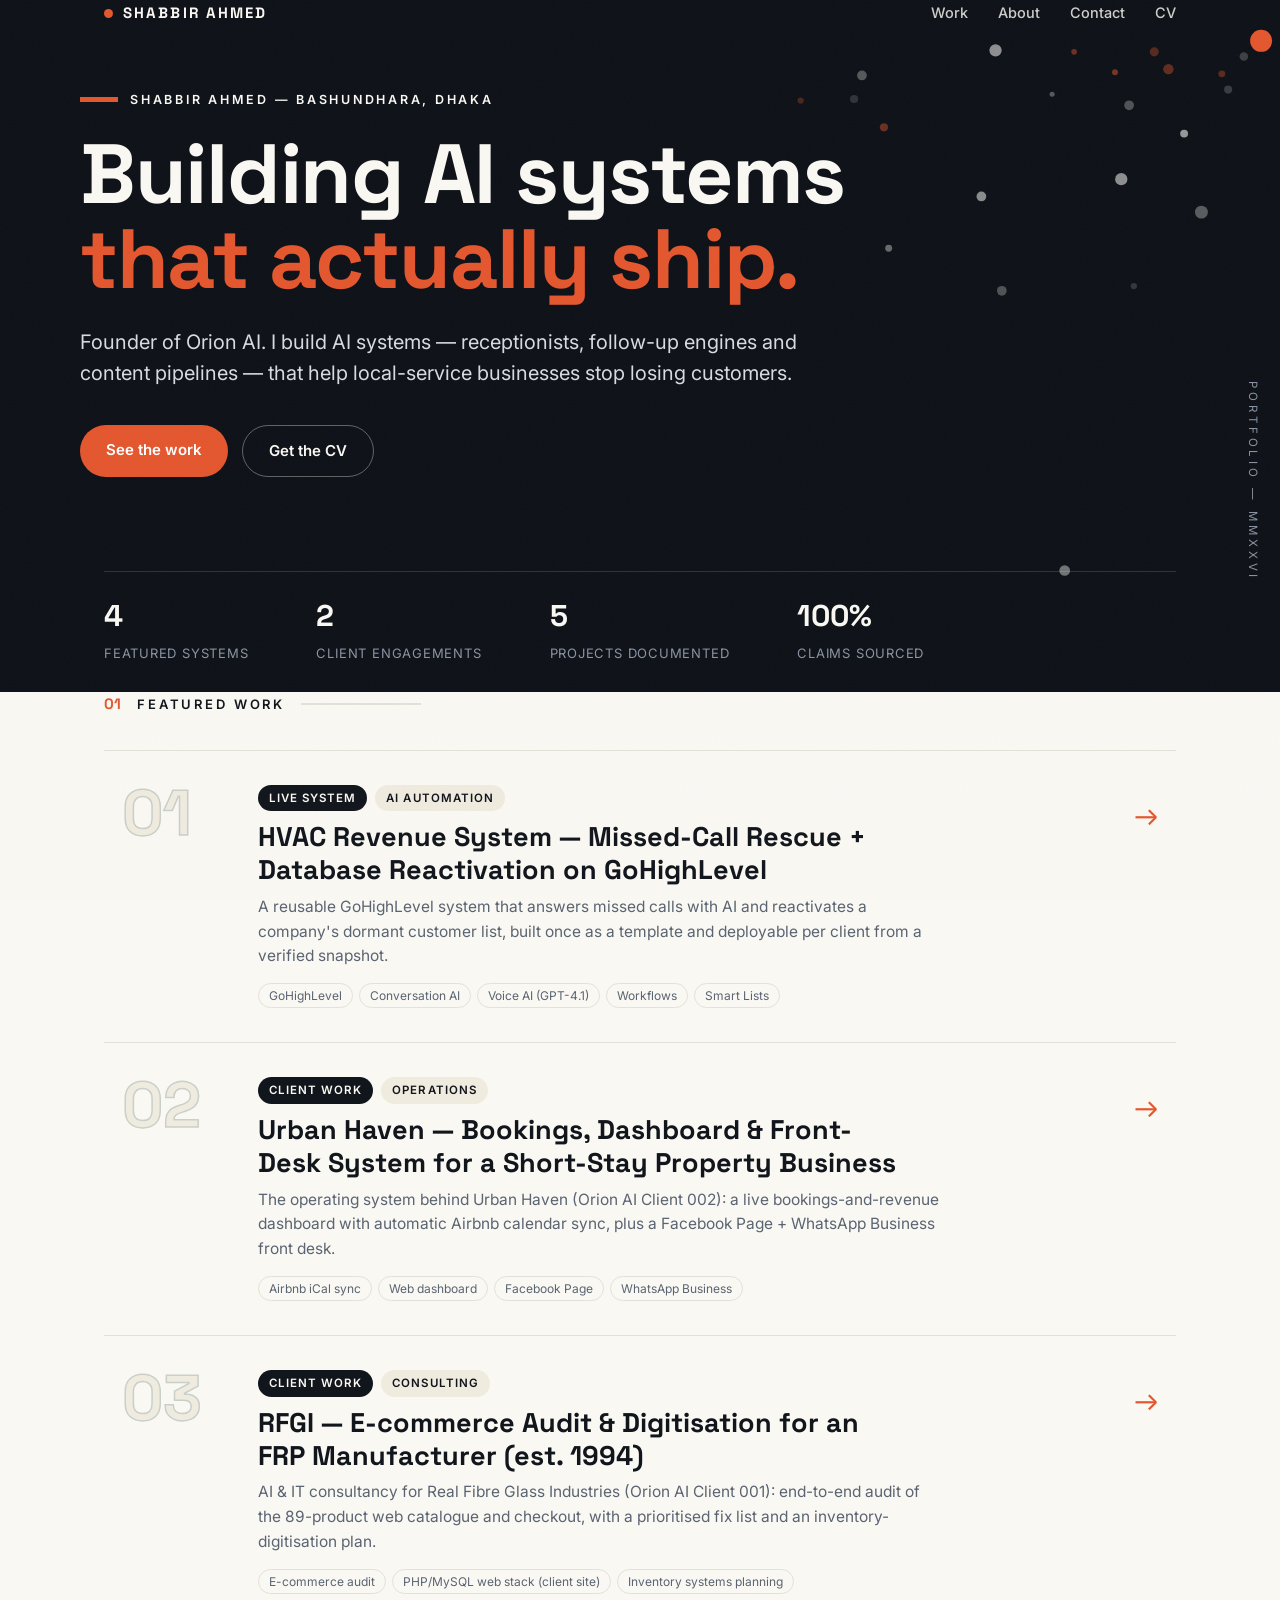
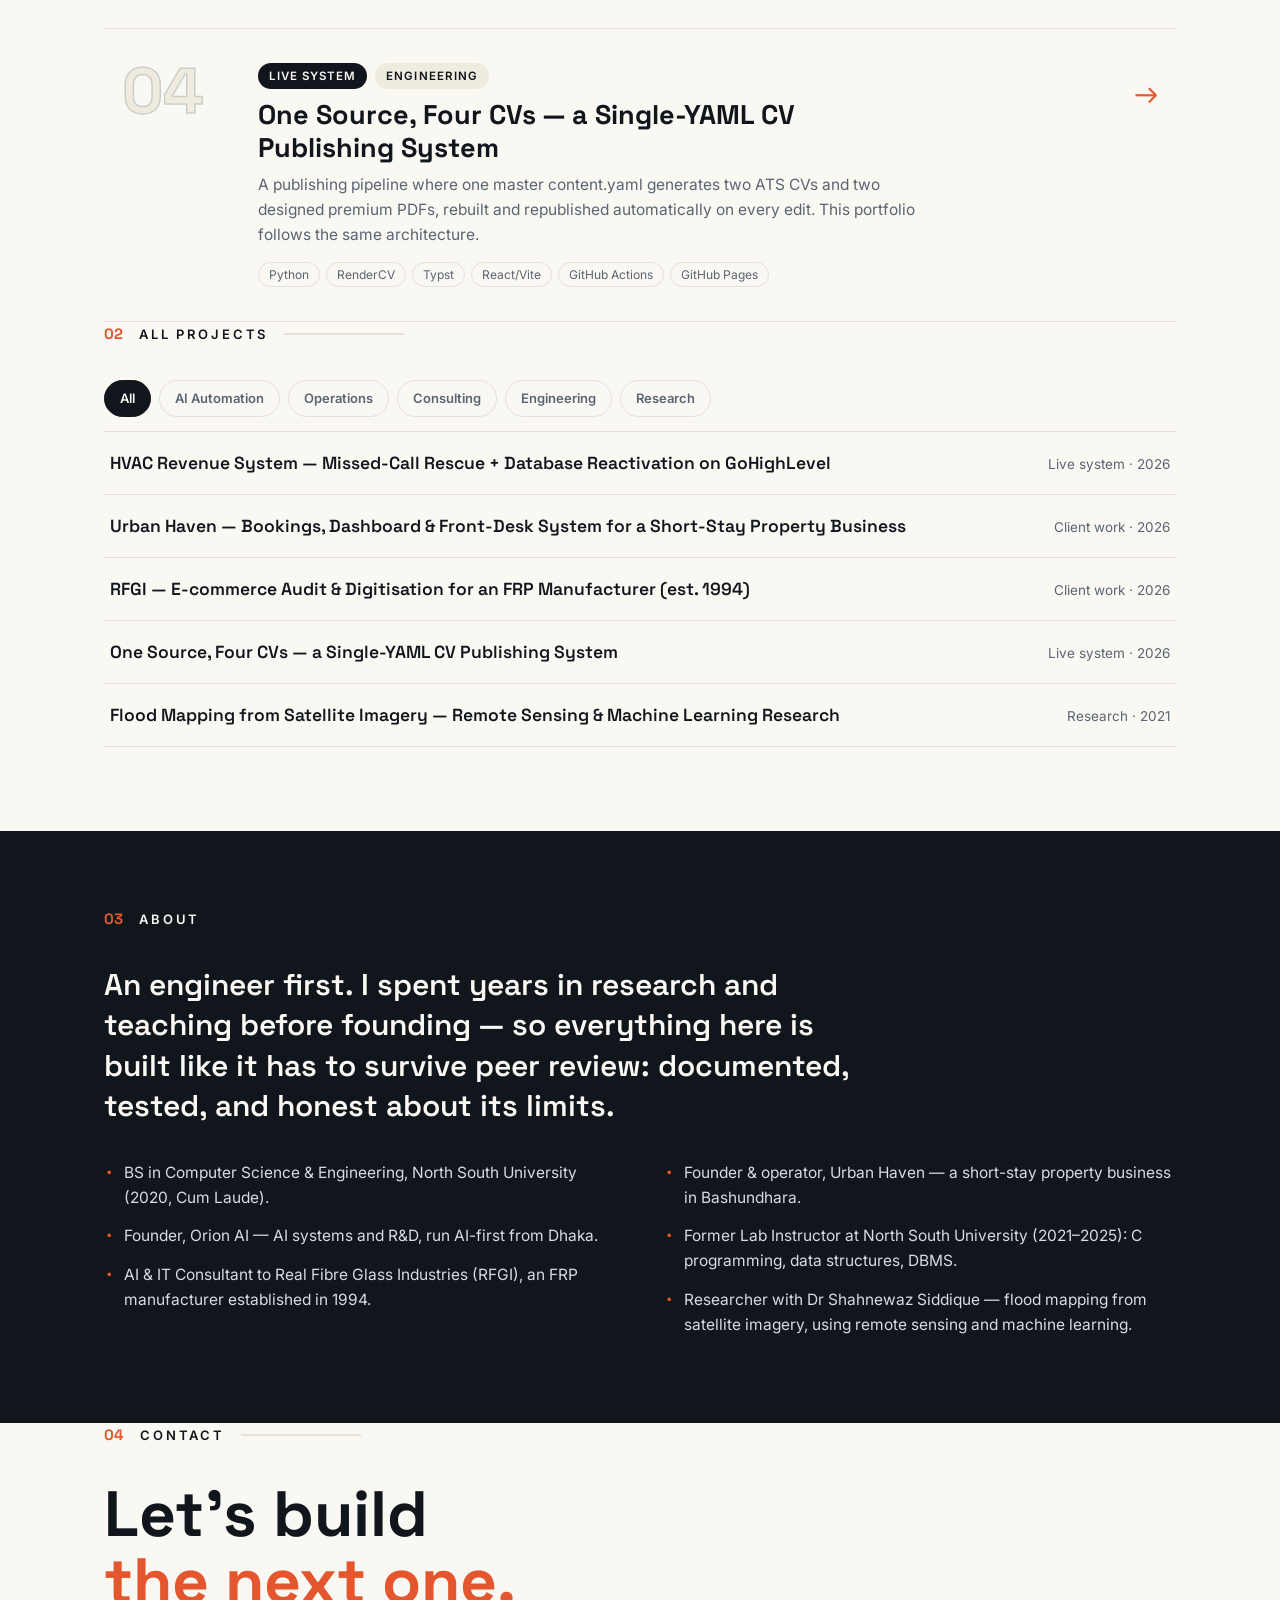
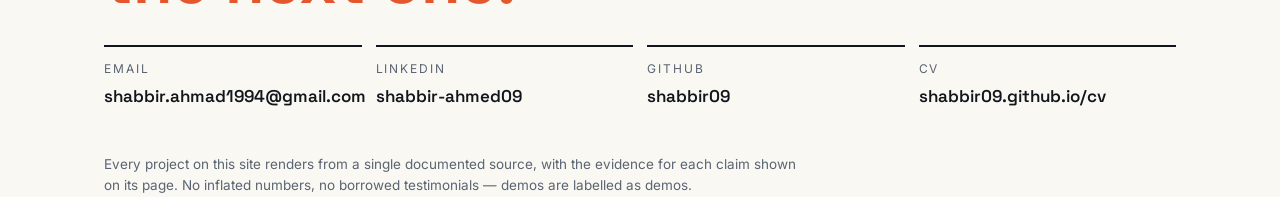
==== index.html @ 69ec4133 "Portfolio site v2 — rendered from portfolio master (single source of truth)" ====
<!DOCTYPE html>
<html lang="en"><head><meta charset="utf-8">
<meta name="viewport" content="width=device-width,initial-scale=1">
<meta name="description" content="Portfolio of Shabbir Ahmed — AI systems engineer and founder of Orion AI, Dhaka. Every project documented with its evidence.">
<title>Shabbir Ahmed — AI Systems Engineer &amp; Founder</title>
<link rel="icon" href="favicon.svg" type="image/svg+xml">
<link rel="preconnect" href="https://fonts.googleapis.com">
<link rel="preconnect" href="https://fonts.gstatic.com" crossorigin>
<link href="https://fonts.googleapis.com/css2?family=Inter:wght@400;500;600&family=Space+Grotesk:wght@600;700&display=swap" rel="stylesheet">
<link rel="stylesheet" href="style.css"></head><body><div id="progress"></div><header class="hero"><svg class="sparks" viewBox="0 0 480 440" preserveAspectRatio="xMaxYMin slice" aria-hidden="true"><circle cx="468" cy="26" r="7" fill="#E4572E"/><circle cx="409" cy="44" r="3.3" fill="#E4572E" opacity="0.39"/><circle cx="400" cy="33" r="2.9" fill="#E4572E" opacity="0.34"/><circle cx="457" cy="36" r="2.7" fill="#FAF8F3" opacity="0.20"/><circle cx="430" cy="135" r="4.1" fill="#FAF8F3" opacity="0.32"/><circle cx="175" cy="64" r="2.0" fill="#E4572E" opacity="0.28"/><circle cx="214" cy="48" r="3.1" fill="#FAF8F3" opacity="0.31"/><circle cx="349" cy="33" r="1.8" fill="#E4572E" opacity="0.45"/><circle cx="384" cy="67" r="3.1" fill="#FAF8F3" opacity="0.28"/><circle cx="231" cy="158" r="2.2" fill="#FAF8F3" opacity="0.38"/><circle cx="156" cy="170" r="2.3" fill="#FAF8F3" opacity="0.19"/><circle cx="387" cy="182" r="2.0" fill="#FAF8F3" opacity="0.16"/><circle cx="303" cy="185" r="3.1" fill="#FAF8F3" opacity="0.28"/><circle cx="290" cy="125" r="3.1" fill="#FAF8F3" opacity="0.53"/><circle cx="34" cy="97" r="3.3" fill="#E4572E" opacity="0.46"/><circle cx="209" cy="63" r="2.6" fill="#FAF8F3" opacity="0.15"/><circle cx="375" cy="46" r="1.9" fill="#E4572E" opacity="0.49"/><circle cx="447" cy="57" r="2.6" fill="#FAF8F3" opacity="0.18"/><circle cx="379" cy="114" r="3.9" fill="#FAF8F3" opacity="0.54"/><circle cx="419" cy="85" r="2.5" fill="#FAF8F3" opacity="0.58"/><circle cx="443" cy="47" r="2.2" fill="#E4572E" opacity="0.36"/><circle cx="335" cy="60" r="1.6" fill="#FAF8F3" opacity="0.31"/><circle cx="343" cy="363" r="3.4" fill="#FAF8F3" opacity="0.42"/><circle cx="299" cy="32" r="3.9" fill="#FAF8F3" opacity="0.54"/><circle cx="228" cy="81" r="2.6" fill="#E4572E" opacity="0.43"/></svg><nav class="wrap"><span class="brand"><i></i>SHABBIR&nbsp;AHMED</span>
<span class="links"><a href="index.html#work">Work</a>
<a href="index.html#about">About</a>
<a href="index.html#contact">Contact</a>
<a href="https://shabbir09.github.io/cv/">CV</a></span></nav><div class="wrap hero-main"><div class="kicker">Shabbir Ahmed — Bashundhara, Dhaka</div><h1>Building AI systems<br><span class="em">that actually ship.</span></h1><p class="sub">Founder of Orion AI. I build AI systems — receptionists, follow-up engines and content pipelines — that help local-service businesses stop losing customers.</p><div class="cta"><a class="btn btn-ember" href="#work">See the work</a><a class="btn btn-ghost" href="https://shabbir09.github.io/cv/">Get the CV</a></div></div><div class="wrap"><div class="hero-stats"><div class="hstat"><b>4</b><span>Featured systems</span></div><div class="hstat"><b>2</b><span>Client engagements</span></div><div class="hstat"><b>5</b><span>Projects documented</span></div><div class="hstat"><b>100%</b><span>Claims sourced</span></div></div></div><div class="side">Portfolio — MMXXVI</div></header><section class="wrap" id="work"><div class="sec-head"><span class="no">01</span><span class="t">Featured work</span><span class="rule"></span></div><div class="frow rv"><div class="ghost">01</div><div><div class="meta-line"><span class="chip">Live system</span><span class="chip cat">AI Automation</span></div><h3><a href="projects/01-ghl-hvac-revenue-system.html">HVAC Revenue System — Missed-Call Rescue + Database Reactivation on GoHighLevel</a></h3><p>A reusable GoHighLevel system that answers missed calls with AI and reactivates a company&#x27;s dormant customer list, built once as a template and deployable per client from a verified snapshot.</p><div class="stack"><span>GoHighLevel</span><span>Conversation AI</span><span>Voice AI (GPT-4.1)</span><span>Workflows</span><span>Smart Lists</span></div></div><a class="arrow" href="projects/01-ghl-hvac-revenue-system.html" aria-label="Read case study">&rarr;</a></div><div class="frow rv"><div class="ghost">02</div><div><div class="meta-line"><span class="chip">Client work</span><span class="chip cat">Operations</span></div><h3><a href="projects/02-urban-haven-ops-system.html">Urban Haven — Bookings, Dashboard &amp; Front-Desk System for a Short-Stay Property Business</a></h3><p>The operating system behind Urban Haven (Orion AI Client 002): a live bookings-and-revenue dashboard with automatic Airbnb calendar sync, plus a Facebook Page + WhatsApp Business front desk.</p><div class="stack"><span>Airbnb iCal sync</span><span>Web dashboard</span><span>Facebook Page</span><span>WhatsApp Business</span></div></div><a class="arrow" href="projects/02-urban-haven-ops-system.html" aria-label="Read case study">&rarr;</a></div><div class="frow rv"><div class="ghost">03</div><div><div class="meta-line"><span class="chip">Client work</span><span class="chip cat">Consulting</span></div><h3><a href="projects/03-rfgi-digitization.html">RFGI — E-commerce Audit &amp; Digitisation for an FRP Manufacturer (est. 1994)</a></h3><p>AI &amp; IT consultancy for Real Fibre Glass Industries (Orion AI Client 001): end-to-end audit of the 89-product web catalogue and checkout, with a prioritised fix list and an inventory-digitisation plan.</p><div class="stack"><span>E-commerce audit</span><span>PHP/MySQL web stack (client site)</span><span>Inventory systems planning</span></div></div><a class="arrow" href="projects/03-rfgi-digitization.html" aria-label="Read case study">&rarr;</a></div><div class="frow rv"><div class="ghost">04</div><div><div class="meta-line"><span class="chip">Live system</span><span class="chip cat">Engineering</span></div><h3><a href="projects/04-cv-system.html">One Source, Four CVs — a Single-YAML CV Publishing System</a></h3><p>A publishing pipeline where one master content.yaml generates two ATS CVs and two designed premium PDFs, rebuilt and republished automatically on every edit. This portfolio follows the same architecture.</p><div class="stack"><span>Python</span><span>RenderCV</span><span>Typst</span><span>React/Vite</span><span>GitHub Actions</span><span>GitHub Pages</span></div></div><a class="arrow" href="projects/04-cv-system.html" aria-label="Read case study">&rarr;</a></div></section><section class="wrap"><div class="sec-head"><span class="no">02</span><span class="t">All projects</span><span class="rule"></span></div><div class="filters"><button class="fbtn on" data-f="all">All</button><button class="fbtn" data-f="ai-automation">AI Automation</button><button class="fbtn" data-f="operations-system">Operations</button><button class="fbtn" data-f="consulting">Consulting</button><button class="fbtn" data-f="engineering">Engineering</button><button class="fbtn" data-f="research">Research</button></div><div class="rows"><div class="row" data-cat="ai-automation"><a class="t" href="projects/01-ghl-hvac-revenue-system.html">HVAC Revenue System — Missed-Call Rescue + Database Reactivation on GoHighLevel</a><span class="c">Live system · 2026</span></div><div class="row" data-cat="operations-system"><a class="t" href="projects/02-urban-haven-ops-system.html">Urban Haven — Bookings, Dashboard &amp; Front-Desk System for a Short-Stay Property Business</a><span class="c">Client work · 2026</span></div><div class="row" data-cat="consulting"><a class="t" href="projects/03-rfgi-digitization.html">RFGI — E-commerce Audit &amp; Digitisation for an FRP Manufacturer (est. 1994)</a><span class="c">Client work · 2026</span></div><div class="row" data-cat="engineering"><a class="t" href="projects/04-cv-system.html">One Source, Four CVs — a Single-YAML CV Publishing System</a><span class="c">Live system · 2026</span></div><div class="row" data-cat="research"><a class="t" href="projects/05-flood-mapping-research.html">Flood Mapping from Satellite Imagery — Remote Sensing &amp; Machine Learning Research</a><span class="c">Research · 2021</span></div></div></section><div class="band" id="about"><div class="wrap"><div class="sec-head"><span class="no">03</span><span class="t">About</span></div><p class="lead">An engineer first. I spent years in research and teaching before founding — so everything here is built like it has to survive peer review: documented, tested, and honest about its limits.</p><ul><li>BS in Computer Science &amp; Engineering, North South University (2020, Cum Laude).</li><li>Founder, Orion AI — AI systems and R&amp;D, run AI-first from Dhaka.</li><li>AI &amp; IT Consultant to Real Fibre Glass Industries (RFGI), an FRP manufacturer established in 1994.</li><li>Founder &amp; operator, Urban Haven — a short-stay property business in Bashundhara.</li><li>Former Lab Instructor at North South University (2021–2025): C programming, data structures, DBMS.</li><li>Researcher with Dr Shahnewaz Siddique — flood mapping from satellite imagery, using remote sensing and machine learning.</li></ul></div></div><footer class="wrap" id="contact"><div class="sec-head"><span class="no">04</span><span class="t">Contact</span><span class="rule"></span></div><p class="big">Let&rsquo;s build<br><span class="em">the next one.</span></p><div class="clinks"><div class="clink"><small>Email</small><a href="mailto:shabbir.ahmad1994@gmail.com">shabbir.ahmad1994@gmail.com</a></div><div class="clink"><small>LinkedIn</small><a href="https://www.linkedin.com/in/shabbir-ahmed09">shabbir-ahmed09</a></div><div class="clink"><small>GitHub</small><a href="https://github.com/shabbir09">shabbir09</a></div><div class="clink"><small>CV</small><a href="https://shabbir09.github.io/cv/">shabbir09.github.io/cv</a></div></div><p class="foot-note">Every project on this site renders from a single documented source, with the evidence for each claim shown on its page. No inflated numbers, no borrowed testimonials — demos are labelled as demos.</p></footer>
<script>
(function(){
  var bar=document.getElementById('progress');
  if(bar){addEventListener('scroll',function(){
    var h=document.documentElement;
    var p=h.scrollTop/(h.scrollHeight-h.clientHeight||1);
    bar.style.width=(p*100)+'%';},{passive:true});}
  var io=('IntersectionObserver' in window)&&new IntersectionObserver(function(es){
    es.forEach(function(e){if(e.isIntersecting){e.target.classList.add('in');io.unobserve(e.target);}});},
    {threshold:.08});
  document.querySelectorAll('.rv').forEach(function(el){io?io.observe(el):el.classList.add('in');});
  var btns=document.querySelectorAll('.fbtn');
  btns.forEach(function(b){b.addEventListener('click',function(){
    btns.forEach(function(x){x.classList.remove('on');});b.classList.add('on');
    var f=b.dataset.f;
    document.querySelectorAll('.row[data-cat]').forEach(function(r){
      r.classList.toggle('hide',f!=='all'&&r.dataset.cat!==f);});});});
})();
</script>
</body></html>
---- style.css ----
:root{--ink:#11151C;--deep:#0E1218;--paper:#FAF8F3;--panel:#F0EBDF;
--ember:#E4572E;--hair:#E4E1D8;--slate:#5A6472;--slate-d:#8A94A3}
*{box-sizing:border-box;margin:0;padding:0}
html{scroll-behavior:smooth}
::selection{background:var(--ember);color:#fff}
body{font-family:Inter,system-ui,-apple-system,sans-serif;background:var(--paper);
color:var(--ink);line-height:1.6;-webkit-font-smoothing:antialiased;overflow-x:hidden}
body::after{content:"";position:fixed;inset:0;pointer-events:none;z-index:60;opacity:.05;
background-image:url("data:image/svg+xml,%3Csvg xmlns='http://www.w3.org/2000/svg' width='140' height='140'%3E%3Cfilter id='n'%3E%3CfeTurbulence type='fractalNoise' baseFrequency='.9' numOctaves='2'/%3E%3C/filter%3E%3Crect width='140' height='140' filter='url(%23n)' opacity='.55'/%3E%3C/svg%3E")}
h1,h2,h3,.sg{font-family:"Space Grotesk",Inter,sans-serif}
a{color:var(--ember);text-decoration:none}
a:focus-visible,button:focus-visible{outline:2px solid var(--ember);outline-offset:3px;border-radius:4px}
.wrap{max-width:1120px;margin:0 auto;padding:0 24px;position:relative}
#progress{position:fixed;top:0;left:0;height:3px;background:var(--ember);width:0;z-index:70}
/* ---------- nav + hero ---------- */
.hero{background:var(--deep);color:var(--paper);position:relative;overflow:hidden}
.hero .sparks{position:absolute;top:0;right:0;width:min(560px,60vw);height:100%;pointer-events:none}
nav{display:flex;justify-content:space-between;align-items:center;padding:22px 0;position:relative;z-index:2}
.brand{font-family:"Space Grotesk";font-weight:700;letter-spacing:.14em;font-size:15px;color:var(--paper)}
.brand i{display:inline-block;width:9px;height:9px;border-radius:50%;background:var(--ember);margin-right:10px}
nav .links a{color:var(--paper);opacity:.82;margin-left:26px;font-size:14.5px;font-weight:500}
nav .links a:hover{opacity:1;color:var(--ember);text-decoration:none}
.hero-main{position:relative;z-index:2;padding:64px 0 30px}
.kicker{display:flex;align-items:center;gap:12px;font-size:12.5px;font-weight:600;
letter-spacing:.22em;text-transform:uppercase}
.kicker::before{content:"";width:38px;height:5px;background:var(--ember)}
.hero h1{font-size:clamp(44px,7.2vw,84px);line-height:1.02;font-weight:700;letter-spacing:-.015em;margin-top:22px}
.hero h1 .em{color:var(--ember)}
.hero .sub{margin-top:24px;font-size:clamp(17px,2vw,20px);line-height:1.55;max-width:37em;color:#D8DCE2}
.cta{margin-top:36px;display:flex;gap:14px;flex-wrap:wrap}
.btn{display:inline-block;padding:13px 26px;border-radius:999px;font-weight:600;font-size:15px;transition:transform .18s ease,background .18s ease}
.btn:hover{transform:translateY(-2px);text-decoration:none}
.btn-ember{background:var(--ember);color:#fff}
.btn-ghost{border:1px solid rgba(250,248,243,.35);color:var(--paper)}
.hero-stats{position:relative;z-index:2;display:flex;gap:0;flex-wrap:wrap;margin-top:64px;
border-top:1px solid rgba(250,248,243,.14)}
.hstat{padding:20px 34px 26px 0;margin-right:34px}
.hstat b{display:block;font-family:"Space Grotesk";font-size:30px;font-weight:700}
.hstat span{font-size:13px;letter-spacing:.06em;color:var(--slate-d);text-transform:uppercase}
.hero .side{position:absolute;right:18px;bottom:110px;writing-mode:vertical-rl;z-index:2;
font-size:11.5px;letter-spacing:.34em;color:var(--slate-d);text-transform:uppercase}
@media(max-width:760px){.hero .side{display:none}.hstat{padding-right:18px;margin-right:18px}}
/* ---------- sections ---------- */
section{padding:84px 0 10px}
.sec-head{display:flex;align-items:baseline;gap:16px;margin-bottom:34px}
.sec-head .no{font-family:"Space Grotesk";font-weight:700;color:var(--ember);font-size:15px}
.sec-head .t{font-size:13px;font-weight:600;letter-spacing:.22em;text-transform:uppercase}
.sec-head .rule{height:2px;background:var(--hair);width:120px;align-self:center}
/* featured editorial rows */
.frow{display:grid;grid-template-columns:110px 1fr auto;gap:8px 26px;align-items:start;
padding:34px 18px;border-top:1px solid var(--hair);position:relative;transition:background .2s ease}
.frow:last-of-type{border-bottom:1px solid var(--hair)}
.frow:hover{background:#fff}
.frow .ghost{font-family:"Space Grotesk";font-weight:700;font-size:64px;line-height:.9;
color:transparent;-webkit-text-stroke:1.5px #C9CFC9;color:var(--panel)}
.frow:hover .ghost{-webkit-text-stroke:1.5px var(--ember)}
.frow h3{font-size:clamp(21px,2.6vw,27px);line-height:1.22;max-width:24em}
.frow h3 a{color:var(--ink)}
.frow h3 a:hover{color:var(--ember);text-decoration:none}
.frow p{color:var(--slate);font-size:15.5px;max-width:44em;margin-top:8px}
.frow .arrow{font-family:"Space Grotesk";font-size:30px;color:var(--ember);
transition:transform .2s ease;padding-top:6px}
.frow:hover .arrow{transform:translateX(6px)}
.meta-line{display:flex;gap:8px;flex-wrap:wrap;align-items:center;margin-bottom:10px}
.chip{display:inline-block;font-size:11.5px;font-weight:600;letter-spacing:.09em;
text-transform:uppercase;padding:4px 11px;border-radius:999px;background:var(--ink);color:var(--paper)}
.chip.cat{background:var(--panel);color:var(--ink)}
.stack{display:flex;gap:6px;flex-wrap:wrap;margin-top:14px}
.stack span{font-size:12px;border:1px solid var(--hair);border-radius:999px;padding:2px 10px;color:var(--slate);background:var(--paper)}
@media(max-width:760px){.frow{grid-template-columns:1fr}.frow .ghost{font-size:40px}.frow .arrow{display:none}}
/* all-projects filter + rows */
.filters{display:flex;gap:8px;flex-wrap:wrap;margin-bottom:8px}
.fbtn{font:inherit;font-size:13px;font-weight:600;padding:7px 15px;border-radius:999px;
border:1px solid var(--hair);background:transparent;color:var(--slate);cursor:pointer}
.fbtn:hover{border-color:var(--ink);color:var(--ink)}
.fbtn.on{background:var(--ink);color:var(--paper);border-color:var(--ink)}
.rows{border-top:1px solid var(--hair);margin-top:14px}
.row{display:flex;justify-content:space-between;gap:16px;align-items:baseline;
padding:17px 6px;border-bottom:1px solid var(--hair)}
.row .t{font-family:"Space Grotesk";font-weight:600;font-size:17.5px;color:var(--ink)}
.row .t:hover{color:var(--ember);text-decoration:none}
.row .c{color:var(--slate);font-size:13.5px;white-space:nowrap}
.row.hide{display:none}
/* about band */
.band{background:var(--ink);color:var(--paper);margin-top:84px;padding:76px 0 84px}
.band .sec-head .t{color:var(--paper)}
.band .lead{font-family:"Space Grotesk";font-size:clamp(22px,3vw,30px);line-height:1.35;
font-weight:600;max-width:26em;margin-bottom:34px}
.band ul{list-style:none;columns:2;column-gap:48px}
.band li{break-inside:avoid;margin-bottom:14px;font-size:15.5px;color:#D8DCE2;padding-left:20px;position:relative}
.band li::before{content:"·";color:var(--ember);font-weight:700;position:absolute;left:2px;font-size:22px;line-height:1}
@media(max-width:760px){.band ul{columns:1}}
/* footer */
footer{padding:84px 0 54px}
footer .big{font-family:"Space Grotesk";font-weight:700;font-size:clamp(38px,6vw,64px);line-height:1.05}
footer .big .em{color:var(--ember)}
.clinks{margin-top:30px;display:grid;grid-template-columns:repeat(auto-fit,minmax(210px,1fr));gap:14px}
.clink{border-top:2px solid var(--ink);padding-top:12px}
.clink small{display:block;font-size:12px;letter-spacing:.16em;text-transform:uppercase;color:var(--slate);margin-bottom:4px}
.clink a{font-family:"Space Grotesk";font-weight:600;font-size:17px;color:var(--ink)}
.clink a:hover{color:var(--ember);text-decoration:none}
.foot-note{margin-top:44px;color:var(--slate);font-size:13.5px;max-width:52em}
/* ---------- project pages ---------- */
.proj-hero{background:var(--deep);color:var(--paper);position:relative;overflow:hidden}
.proj-hero .sparks{position:absolute;top:0;right:0;width:min(480px,55vw);height:100%;pointer-events:none}
.proj-main{position:relative;z-index:2;padding:52px 0 58px}
.proj-main h1{font-size:clamp(30px,4.6vw,50px);line-height:1.1;letter-spacing:-.01em;max-width:21em;margin-top:18px}
.proj-main .sub{margin-top:18px;font-size:18px;line-height:1.55;color:#D8DCE2;max-width:42em}
.layout{max-width:1120px;margin:0 auto;padding:0 24px;display:grid;
grid-template-columns:250px minmax(0,1fr);gap:54px}
@media(max-width:860px){.layout{grid-template-columns:1fr}}
.rail{padding-top:52px}
.rail .box{position:sticky;top:28px;border-top:2px solid var(--ink);padding-top:16px}
.rail h4{font-size:12px;letter-spacing:.18em;text-transform:uppercase;color:var(--slate);margin:18px 0 6px}
.rail h4:first-child{margin-top:0}
.rail p,.rail li{font-size:14.5px}
.rail ul{list-style:none}
.rail li{padding:3px 0;border-bottom:1px solid var(--hair)}
.rail li:last-child{border-bottom:none}
article{padding:52px 0 10px;min-width:0}
article h2{font-size:27px;margin:36px 0 10px;letter-spacing:-.01em}
article h2:first-child{margin-top:0}
article p,article li{font-size:16.5px;line-height:1.65}
article ul,article ol{margin:10px 0 10px 22px}
article li{margin-bottom:6px}
article blockquote{border-left:3px solid var(--ember);padding:6px 0 6px 16px;margin:0 0 20px;color:var(--slate)}
article hr{border:none;border-top:1px solid var(--hair);margin:30px 0}
article code{background:var(--panel);padding:1px 6px;border-radius:6px;font-size:.92em}
.outcomes{background:#fff;border:1px solid var(--hair);border-radius:14px;padding:24px 28px;margin-top:38px}
.outcomes h3{margin-bottom:12px;font-size:19px}
.outcomes li{margin:0 0 10px 18px;font-size:15px}
.outcomes .src{color:var(--slate);font-size:12.5px}
.prevnext{display:flex;justify-content:space-between;gap:18px;margin:54px 0 70px;flex-wrap:wrap}
.prevnext a{font-family:"Space Grotesk";font-weight:600;font-size:16px;color:var(--ink);max-width:22em}
.prevnext a:hover{color:var(--ember);text-decoration:none}
.prevnext small{display:block;font-family:Inter;font-size:12px;letter-spacing:.16em;
text-transform:uppercase;color:var(--slate);margin-bottom:4px}
/* reveal */
.rv{opacity:0;transform:translateY(16px);transition:opacity .6s ease,transform .6s ease}
.rv.in{opacity:1;transform:none}
@media(prefers-reduced-motion:reduce){.rv{opacity:1;transform:none;transition:none}
html{scroll-behavior:auto}.btn,.frow .arrow{transition:none}}
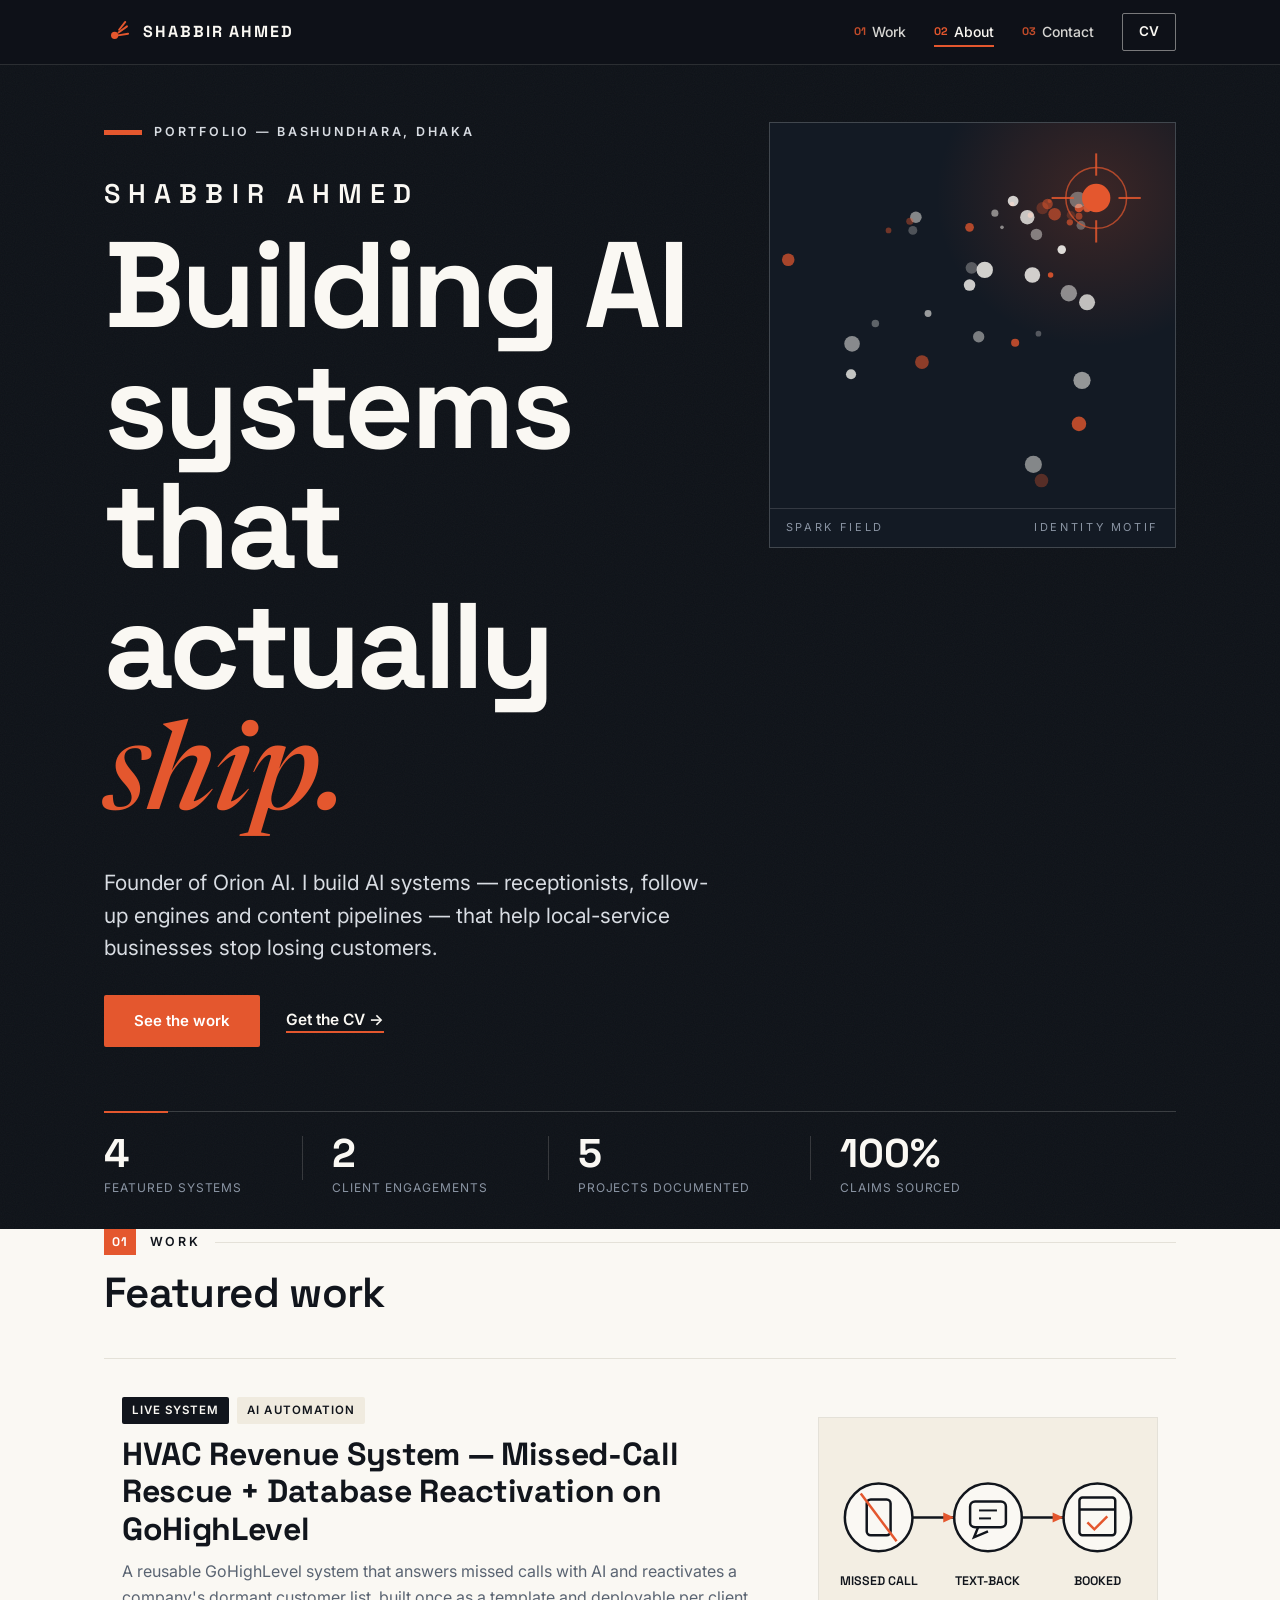
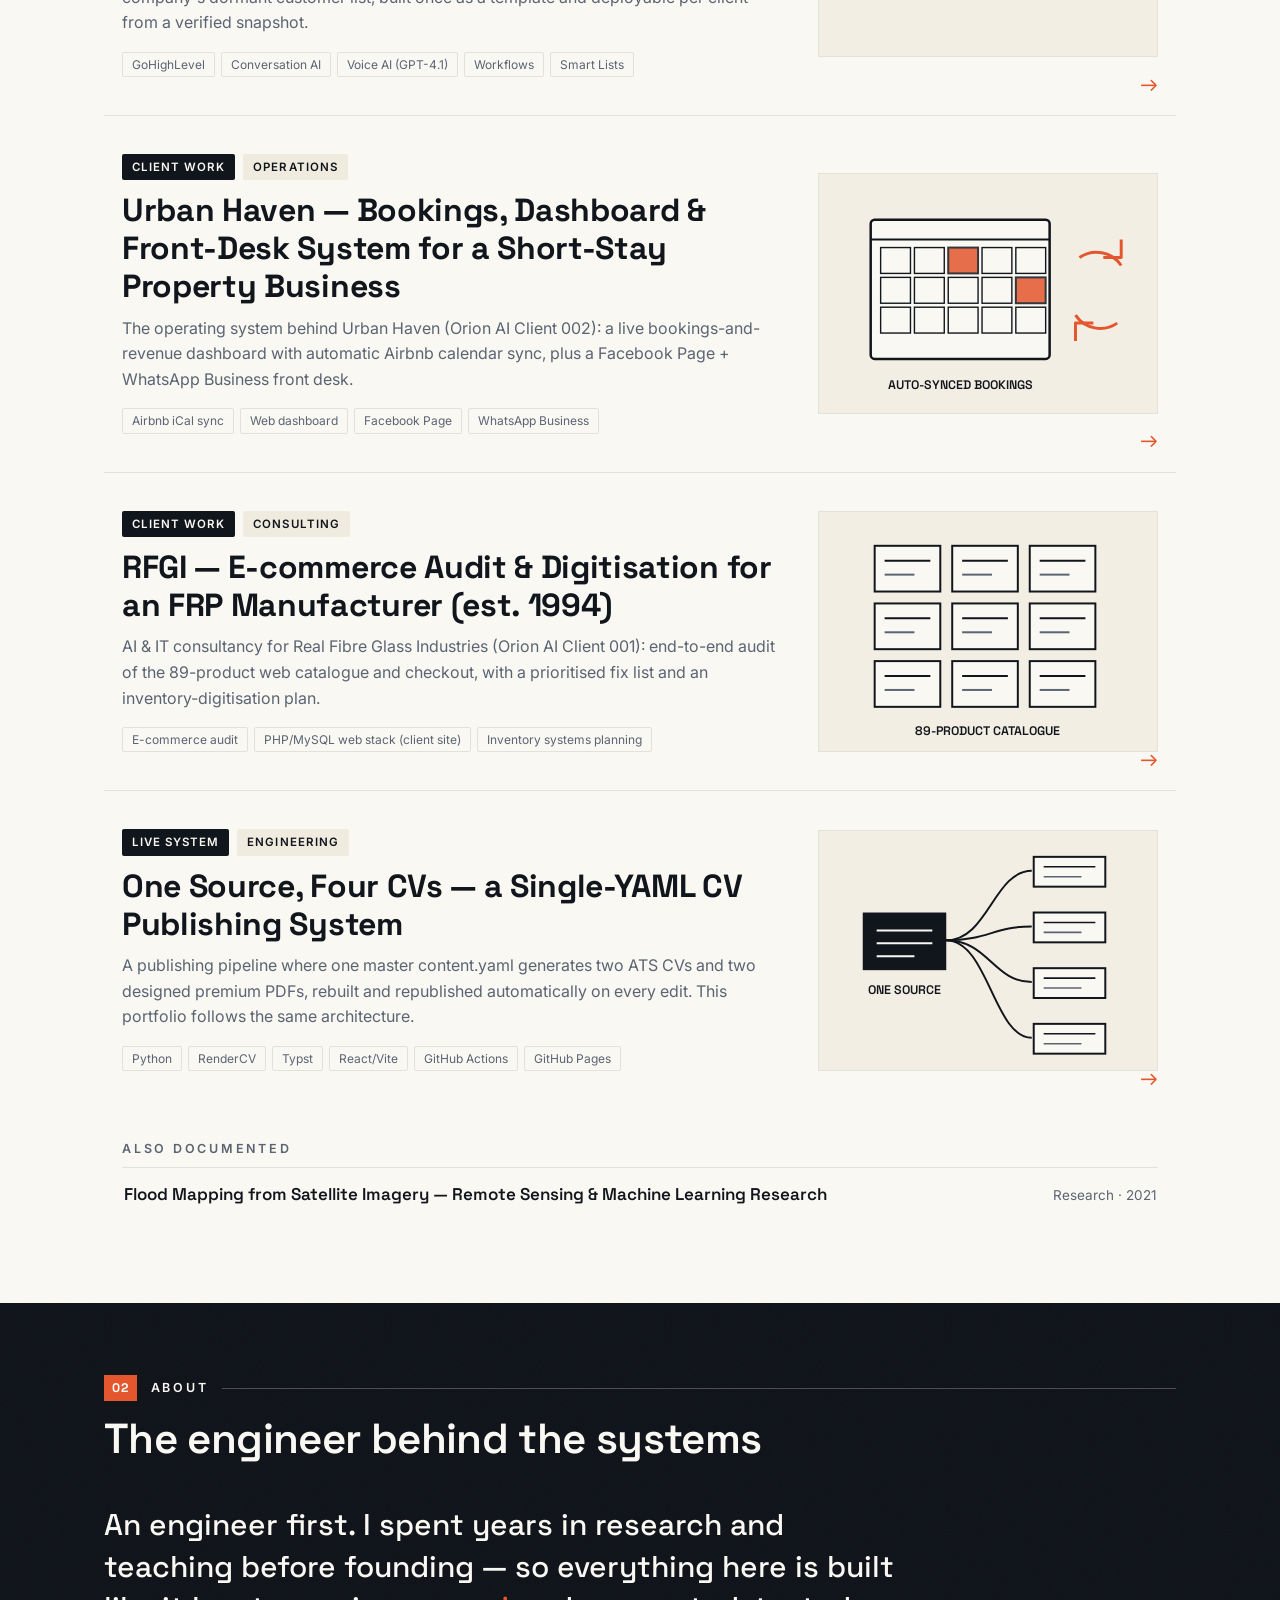
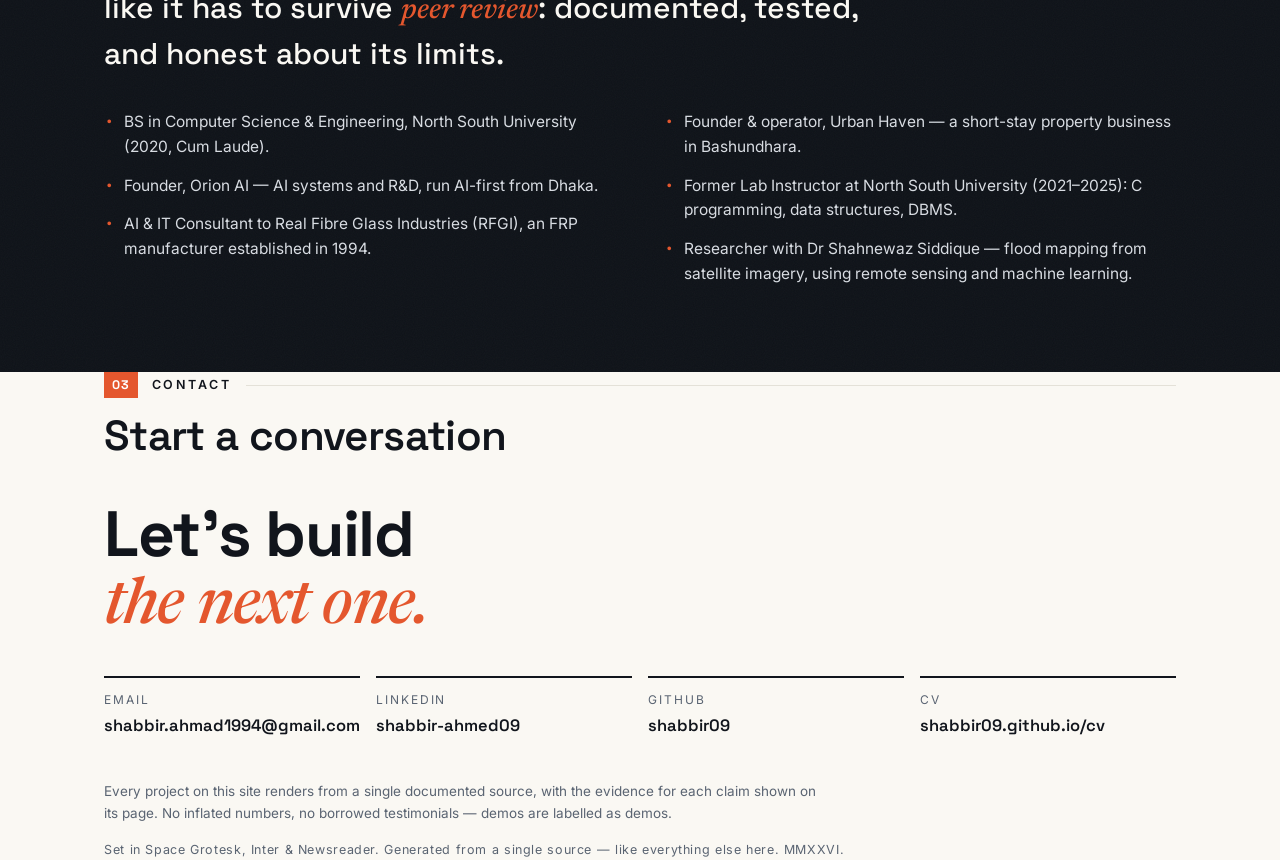
==== commit 84fbed56: "Portfolio site v3 — QA-spec redesign: hero artwork panel, fixed logo bar, two-tier headings, per-pro" ====
--- a/index.html
+++ b/index.html
@@ -1,34 +1,45 @@
 <!DOCTYPE html>
 <html lang="en"><head><meta charset="utf-8">
+<script>document.documentElement.classList.add('js')</script>
 <meta name="viewport" content="width=device-width,initial-scale=1">
 <meta name="description" content="Portfolio of Shabbir Ahmed — AI systems engineer and founder of Orion AI, Dhaka. Every project documented with its evidence.">
+<meta property="og:title" content="Shabbir Ahmed — AI Systems Engineer &amp; Founder">
+<meta property="og:description" content="Portfolio of Shabbir Ahmed — AI systems engineer and founder of Orion AI, Dhaka. Every project documented with its evidence.">
+<meta property="og:type" content="website">
 <title>Shabbir Ahmed — AI Systems Engineer &amp; Founder</title>
 <link rel="icon" href="favicon.svg" type="image/svg+xml">
 <link rel="preconnect" href="https://fonts.googleapis.com">
 <link rel="preconnect" href="https://fonts.gstatic.com" crossorigin>
-<link href="https://fonts.googleapis.com/css2?family=Inter:wght@400;500;600&family=Space+Grotesk:wght@600;700&display=swap" rel="stylesheet">
-<link rel="stylesheet" href="style.css"></head><body><div id="progress"></div><header class="hero"><svg class="sparks" viewBox="0 0 480 440" preserveAspectRatio="xMaxYMin slice" aria-hidden="true"><circle cx="468" cy="26" r="7" fill="#E4572E"/><circle cx="409" cy="44" r="3.3" fill="#E4572E" opacity="0.39"/><circle cx="400" cy="33" r="2.9" fill="#E4572E" opacity="0.34"/><circle cx="457" cy="36" r="2.7" fill="#FAF8F3" opacity="0.20"/><circle cx="430" cy="135" r="4.1" fill="#FAF8F3" opacity="0.32"/><circle cx="175" cy="64" r="2.0" fill="#E4572E" opacity="0.28"/><circle cx="214" cy="48" r="3.1" fill="#FAF8F3" opacity="0.31"/><circle cx="349" cy="33" r="1.8" fill="#E4572E" opacity="0.45"/><circle cx="384" cy="67" r="3.1" fill="#FAF8F3" opacity="0.28"/><circle cx="231" cy="158" r="2.2" fill="#FAF8F3" opacity="0.38"/><circle cx="156" cy="170" r="2.3" fill="#FAF8F3" opacity="0.19"/><circle cx="387" cy="182" r="2.0" fill="#FAF8F3" opacity="0.16"/><circle cx="303" cy="185" r="3.1" fill="#FAF8F3" opacity="0.28"/><circle cx="290" cy="125" r="3.1" fill="#FAF8F3" opacity="0.53"/><circle cx="34" cy="97" r="3.3" fill="#E4572E" opacity="0.46"/><circle cx="209" cy="63" r="2.6" fill="#FAF8F3" opacity="0.15"/><circle cx="375" cy="46" r="1.9" fill="#E4572E" opacity="0.49"/><circle cx="447" cy="57" r="2.6" fill="#FAF8F3" opacity="0.18"/><circle cx="379" cy="114" r="3.9" fill="#FAF8F3" opacity="0.54"/><circle cx="419" cy="85" r="2.5" fill="#FAF8F3" opacity="0.58"/><circle cx="443" cy="47" r="2.2" fill="#E4572E" opacity="0.36"/><circle cx="335" cy="60" r="1.6" fill="#FAF8F3" opacity="0.31"/><circle cx="343" cy="363" r="3.4" fill="#FAF8F3" opacity="0.42"/><circle cx="299" cy="32" r="3.9" fill="#FAF8F3" opacity="0.54"/><circle cx="228" cy="81" r="2.6" fill="#E4572E" opacity="0.43"/></svg><nav class="wrap"><span class="brand"><i></i>SHABBIR&nbsp;AHMED</span>
-<span class="links"><a href="index.html#work">Work</a>
-<a href="index.html#about">About</a>
-<a href="index.html#contact">Contact</a>
-<a href="https://shabbir09.github.io/cv/">CV</a></span></nav><div class="wrap hero-main"><div class="kicker">Shabbir Ahmed — Bashundhara, Dhaka</div><h1>Building AI systems<br><span class="em">that actually ship.</span></h1><p class="sub">Founder of Orion AI. I build AI systems — receptionists, follow-up engines and content pipelines — that help local-service businesses stop losing customers.</p><div class="cta"><a class="btn btn-ember" href="#work">See the work</a><a class="btn btn-ghost" href="https://shabbir09.github.io/cv/">Get the CV</a></div></div><div class="wrap"><div class="hero-stats"><div class="hstat"><b>4</b><span>Featured systems</span></div><div class="hstat"><b>2</b><span>Client engagements</span></div><div class="hstat"><b>5</b><span>Projects documented</span></div><div class="hstat"><b>100%</b><span>Claims sourced</span></div></div></div><div class="side">Portfolio — MMXXVI</div></header><section class="wrap" id="work"><div class="sec-head"><span class="no">01</span><span class="t">Featured work</span><span class="rule"></span></div><div class="frow rv"><div class="ghost">01</div><div><div class="meta-line"><span class="chip">Live system</span><span class="chip cat">AI Automation</span></div><h3><a href="projects/01-ghl-hvac-revenue-system.html">HVAC Revenue System — Missed-Call Rescue + Database Reactivation on GoHighLevel</a></h3><p>A reusable GoHighLevel system that answers missed calls with AI and reactivates a company&#x27;s dormant customer list, built once as a template and deployable per client from a verified snapshot.</p><div class="stack"><span>GoHighLevel</span><span>Conversation AI</span><span>Voice AI (GPT-4.1)</span><span>Workflows</span><span>Smart Lists</span></div></div><a class="arrow" href="projects/01-ghl-hvac-revenue-system.html" aria-label="Read case study">&rarr;</a></div><div class="frow rv"><div class="ghost">02</div><div><div class="meta-line"><span class="chip">Client work</span><span class="chip cat">Operations</span></div><h3><a href="projects/02-urban-haven-ops-system.html">Urban Haven — Bookings, Dashboard &amp; Front-Desk System for a Short-Stay Property Business</a></h3><p>The operating system behind Urban Haven (Orion AI Client 002): a live bookings-and-revenue dashboard with automatic Airbnb calendar sync, plus a Facebook Page + WhatsApp Business front desk.</p><div class="stack"><span>Airbnb iCal sync</span><span>Web dashboard</span><span>Facebook Page</span><span>WhatsApp Business</span></div></div><a class="arrow" href="projects/02-urban-haven-ops-system.html" aria-label="Read case study">&rarr;</a></div><div class="frow rv"><div class="ghost">03</div><div><div class="meta-line"><span class="chip">Client work</span><span class="chip cat">Consulting</span></div><h3><a href="projects/03-rfgi-digitization.html">RFGI — E-commerce Audit &amp; Digitisation for an FRP Manufacturer (est. 1994)</a></h3><p>AI &amp; IT consultancy for Real Fibre Glass Industries (Orion AI Client 001): end-to-end audit of the 89-product web catalogue and checkout, with a prioritised fix list and an inventory-digitisation plan.</p><div class="stack"><span>E-commerce audit</span><span>PHP/MySQL web stack (client site)</span><span>Inventory systems planning</span></div></div><a class="arrow" href="projects/03-rfgi-digitization.html" aria-label="Read case study">&rarr;</a></div><div class="frow rv"><div class="ghost">04</div><div><div class="meta-line"><span class="chip">Live system</span><span class="chip cat">Engineering</span></div><h3><a href="projects/04-cv-system.html">One Source, Four CVs — a Single-YAML CV Publishing System</a></h3><p>A publishing pipeline where one master content.yaml generates two ATS CVs and two designed premium PDFs, rebuilt and republished automatically on every edit. This portfolio follows the same architecture.</p><div class="stack"><span>Python</span><span>RenderCV</span><span>Typst</span><span>React/Vite</span><span>GitHub Actions</span><span>GitHub Pages</span></div></div><a class="arrow" href="projects/04-cv-system.html" aria-label="Read case study">&rarr;</a></div></section><section class="wrap"><div class="sec-head"><span class="no">02</span><span class="t">All projects</span><span class="rule"></span></div><div class="filters"><button class="fbtn on" data-f="all">All</button><button class="fbtn" data-f="ai-automation">AI Automation</button><button class="fbtn" data-f="operations-system">Operations</button><button class="fbtn" data-f="consulting">Consulting</button><button class="fbtn" data-f="engineering">Engineering</button><button class="fbtn" data-f="research">Research</button></div><div class="rows"><div class="row" data-cat="ai-automation"><a class="t" href="projects/01-ghl-hvac-revenue-system.html">HVAC Revenue System — Missed-Call Rescue + Database Reactivation on GoHighLevel</a><span class="c">Live system · 2026</span></div><div class="row" data-cat="operations-system"><a class="t" href="projects/02-urban-haven-ops-system.html">Urban Haven — Bookings, Dashboard &amp; Front-Desk System for a Short-Stay Property Business</a><span class="c">Client work · 2026</span></div><div class="row" data-cat="consulting"><a class="t" href="projects/03-rfgi-digitization.html">RFGI — E-commerce Audit &amp; Digitisation for an FRP Manufacturer (est. 1994)</a><span class="c">Client work · 2026</span></div><div class="row" data-cat="engineering"><a class="t" href="projects/04-cv-system.html">One Source, Four CVs — a Single-YAML CV Publishing System</a><span class="c">Live system · 2026</span></div><div class="row" data-cat="research"><a class="t" href="projects/05-flood-mapping-research.html">Flood Mapping from Satellite Imagery — Remote Sensing &amp; Machine Learning Research</a><span class="c">Research · 2021</span></div></div></section><div class="band" id="about"><div class="wrap"><div class="sec-head"><span class="no">03</span><span class="t">About</span></div><p class="lead">An engineer first. I spent years in research and teaching before founding — so everything here is built like it has to survive peer review: documented, tested, and honest about its limits.</p><ul><li>BS in Computer Science &amp; Engineering, North South University (2020, Cum Laude).</li><li>Founder, Orion AI — AI systems and R&amp;D, run AI-first from Dhaka.</li><li>AI &amp; IT Consultant to Real Fibre Glass Industries (RFGI), an FRP manufacturer established in 1994.</li><li>Founder &amp; operator, Urban Haven — a short-stay property business in Bashundhara.</li><li>Former Lab Instructor at North South University (2021–2025): C programming, data structures, DBMS.</li><li>Researcher with Dr Shahnewaz Siddique — flood mapping from satellite imagery, using remote sensing and machine learning.</li></ul></div></div><footer class="wrap" id="contact"><div class="sec-head"><span class="no">04</span><span class="t">Contact</span><span class="rule"></span></div><p class="big">Let&rsquo;s build<br><span class="em">the next one.</span></p><div class="clinks"><div class="clink"><small>Email</small><a href="mailto:shabbir.ahmad1994@gmail.com">shabbir.ahmad1994@gmail.com</a></div><div class="clink"><small>LinkedIn</small><a href="https://www.linkedin.com/in/shabbir-ahmed09">shabbir-ahmed09</a></div><div class="clink"><small>GitHub</small><a href="https://github.com/shabbir09">shabbir09</a></div><div class="clink"><small>CV</small><a href="https://shabbir09.github.io/cv/">shabbir09.github.io/cv</a></div></div><p class="foot-note">Every project on this site renders from a single documented source, with the evidence for each claim shown on its page. No inflated numbers, no borrowed testimonials — demos are labelled as demos.</p></footer>
+<link href="https://fonts.googleapis.com/css2?family=Inter:wght@400;500;600&family=Newsreader:ital,wght@1,500&family=Space+Grotesk:wght@500;600;700&display=swap" rel="stylesheet">
+<link rel="stylesheet" href="style.css"></head><body><div id="progress"></div><div class="menubar"><div class="in">
+<a class="logo" href="index.html"><svg class="mark" viewBox="0 0 100 100" aria-hidden="true"><circle cx="38" cy="62" r="13" fill="#E4572E"/><g stroke="#E4572E" stroke-width="7" stroke-linecap="round"><line x1="52" y1="52" x2="82" y2="30"/><line x1="50" y1="62" x2="86" y2="56"/><line x1="54" y1="42" x2="76" y2="14"/></g></svg><b>SHABBIR&nbsp;AHMED</b></a>
+<nav class="mlinks">
+<a class="nl" href="index.html#work"><i>01</i>Work</a>
+<a class="nl" href="index.html#about"><i>02</i>About</a>
+<a class="nl" href="index.html#contact"><i>03</i>Contact</a>
+<a class="cvact" href="https://shabbir09.github.io/cv/">CV</a></nav></div></div><header class="hero grain"><div class="wrap"><div class="hero-grid"><div class="hero-copy"><div class="kicker anim d1">Portfolio — Bashundhara, Dhaka</div><div class="name anim d2">SHABBIR&nbsp;AHMED</div><h1 class="anim d3">Building AI systems<br>that actually <span class="serif-i">ship.</span></h1></div><figure class="hero-panel anim d4"><svg viewBox="0 0 400 380" role="img" aria-label="Spark Field artwork"><defs><radialGradient id="glow" cx="80%" cy="19%" r="65%"><stop offset="0%" stop-color="#E4572E" stop-opacity=".20"/><stop offset="60%" stop-color="#E4572E" stop-opacity="0"/></radialGradient></defs><rect width="400" height="380" fill="url(#glow)"/><circle cx="281" cy="90" r="6.2" fill="#E4572E" opacity="0.60"/><circle cx="274" cy="80" r="5.2" fill="#E4572E" opacity="0.53"/><circle cx="314" cy="83" r="4.6" fill="#FAF8F3" opacity="0.33"/><circle cx="295" cy="168" r="8.1" fill="#FAF8F3" opacity="0.51"/><circle cx="117" cy="106" r="2.8" fill="#E4572E" opacity="0.45"/><circle cx="144" cy="93" r="5.7" fill="#FAF8F3" opacity="0.49"/><circle cx="239" cy="80" r="2.2" fill="#E4572E" opacity="0.69"/><circle cx="263" cy="110" r="5.7" fill="#FAF8F3" opacity="0.44"/><circle cx="156" cy="188" r="3.4" fill="#FAF8F3" opacity="0.59"/><circle cx="104" cy="198" r="3.7" fill="#FAF8F3" opacity="0.33"/><circle cx="265" cy="208" r="2.8" fill="#FAF8F3" opacity="0.28"/><circle cx="206" cy="211" r="5.6" fill="#FAF8F3" opacity="0.45"/><circle cx="197" cy="160" r="5.7" fill="#FAF8F3" opacity="0.80"/><circle cx="18" cy="135" r="6.2" fill="#E4572E" opacity="0.71"/><circle cx="141" cy="106" r="4.4" fill="#FAF8F3" opacity="0.26"/><circle cx="257" cy="91" r="2.6" fill="#E4572E" opacity="0.75"/><circle cx="307" cy="101" r="4.4" fill="#FAF8F3" opacity="0.30"/><circle cx="259" cy="150" r="7.7" fill="#FAF8F3" opacity="0.81"/><circle cx="288" cy="125" r="4.2" fill="#FAF8F3" opacity="0.87"/><circle cx="305" cy="92" r="3.4" fill="#E4572E" opacity="0.57"/><circle cx="229" cy="103" r="1.8" fill="#FAF8F3" opacity="0.49"/><circle cx="199" cy="143" r="5.9" fill="#FAF8F3" opacity="0.29"/><circle cx="81" cy="218" r="7.7" fill="#FAF8F3" opacity="0.51"/><circle cx="269" cy="84" r="6.0" fill="#E4572E" opacity="0.29"/><circle cx="297" cy="91" r="4.1" fill="#E4572E" opacity="0.25"/><circle cx="305" cy="84" r="4.2" fill="#E4572E" opacity="0.82"/><circle cx="222" cy="89" r="3.5" fill="#FAF8F3" opacity="0.49"/><circle cx="308" cy="254" r="8.5" fill="#FAF8F3" opacity="0.56"/><circle cx="313" cy="84" r="4.1" fill="#E4572E" opacity="0.79"/><circle cx="304" cy="76" r="8.2" fill="#FAF8F3" opacity="0.35"/><circle cx="240" cy="77" r="5.3" fill="#FAF8F3" opacity="0.81"/><circle cx="197" cy="103" r="4.3" fill="#E4572E" opacity="0.75"/><circle cx="242" cy="217" r="4.0" fill="#E4572E" opacity="0.78"/><circle cx="150" cy="236" r="6.8" fill="#E4572E" opacity="0.59"/><circle cx="276" cy="77" r="2.0" fill="#E4572E" opacity="0.42"/><circle cx="260" cy="337" r="8.4" fill="#FAF8F3" opacity="0.49"/><circle cx="296" cy="98" r="3.1" fill="#E4572E" opacity="0.66"/><circle cx="80" cy="248" r="5.0" fill="#FAF8F3" opacity="0.77"/><circle cx="313" cy="177" r="7.9" fill="#FAF8F3" opacity="0.74"/><circle cx="254" cy="93" r="7.1" fill="#FAF8F3" opacity="0.77"/><circle cx="268" cy="353" r="6.7" fill="#E4572E" opacity="0.33"/><circle cx="305" cy="297" r="7.2" fill="#E4572E" opacity="0.79"/><circle cx="277" cy="150" r="2.7" fill="#E4572E" opacity="0.88"/><circle cx="212" cy="145" r="8.1" fill="#FAF8F3" opacity="0.82"/><circle cx="138" cy="97" r="3.5" fill="#E4572E" opacity="0.41"/><g stroke="#E4572E" stroke-width="2" opacity=".85"><line x1="322" y1="30" x2="322" y2="52"/><line x1="322" y1="96" x2="322" y2="118"/><line x1="278" y1="74" x2="300" y2="74"/><line x1="344" y1="74" x2="366" y2="74"/></g><circle cx="322" cy="74" r="30" fill="none" stroke="#E4572E" stroke-width="1.5" opacity=".7"/><circle cx="322" cy="74" r="14" fill="#E4572E"/></svg><figcaption><span>Spark Field</span><span>Identity motif</span></figcaption></figure><div class="hero-sub"><p class="sub anim d4">Founder of Orion AI. I build AI systems — receptionists, follow-up engines and content pipelines — that help local-service businesses stop losing customers.</p><div class="cta anim d5"><a class="btn" href="#work">See the work</a><a class="link-arrow" href="https://shabbir09.github.io/cv/">Get the CV &rarr;</a></div></div></div><div class="hero-stats anim d6"><div class="hstat"><b>4</b><span>Featured systems</span></div><div class="hstat"><b>2</b><span>Client engagements</span></div><div class="hstat"><b>5</b><span>Projects documented</span></div><div class="hstat"><b>100%</b><span>Claims sourced</span></div></div></div></header><section class="wrap" id="work"><div class="sec-head"><div class="sec-eyebrow"><span class="no">01</span><span class="lab">Work</span><span class="rule"></span></div><h2 class="sec-title">Featured work</h2></div><div class="frow rv"><div><div class="meta-line"><span class="chip">Live system</span><span class="chip cat">AI Automation</span></div><h3><a href="projects/01-ghl-hvac-revenue-system.html">HVAC Revenue System — Missed-Call Rescue + Database Reactivation on GoHighLevel</a></h3><p>A reusable GoHighLevel system that answers missed calls with AI and reactivates a company&#x27;s dormant customer list, built once as a template and deployable per client from a verified snapshot.</p><div class="stack"><span>GoHighLevel</span><span>Conversation AI</span><span>Voice AI (GPT-4.1)</span><span>Workflows</span><span>Smart Lists</span></div></div><div class="panel"><svg viewBox="0 0 340 240" role="img" aria-label="Missed call to text-back to booked job flow"><g stroke="#11151C" stroke-width="2.5" fill="none"><line x1="94" y1="100" x2="136" y2="100"/><line x1="204" y1="100" x2="246" y2="100"/></g><g fill="#E4572E"><path d="M136 100 l-11 -5 v10 z"/><path d="M246 100 l-11 -5 v10 z"/></g><g fill="#FAF8F3" stroke="#11151C" stroke-width="2.5"><circle cx="60" cy="100" r="34"/><circle cx="170" cy="100" r="34"/><circle cx="280" cy="100" r="34"/></g><g stroke="#11151C" stroke-width="2.5" fill="none"><rect x="48" y="82" width="24" height="36" rx="4"/><line x1="42" y1="76" x2="78" y2="124" stroke="#E4572E"/></g><g stroke="#11151C" stroke-width="2.5" fill="none"><rect x="152" y="84" width="36" height="26" rx="5"/><path d="M160 110 l-4 10 l14 -6"/></g><g stroke="#11151C" stroke-width="2"><line x1="161" y1="93" x2="179" y2="93"/><line x1="161" y1="101" x2="173" y2="101"/></g><g stroke="#11151C" stroke-width="2.5" fill="none"><rect x="262" y="80" width="36" height="38" rx="3"/><line x1="262" y1="92" x2="298" y2="92"/><path d="M270 105 l7 7 l13 -13" stroke="#E4572E"/></g><g font-family="Space Grotesk" font-size="12.5" font-weight="600" fill="#11151C" text-anchor="middle"><text x="60" y="168">MISSED CALL</text><text x="170" y="168">TEXT-BACK</text><text x="280" y="168">BOOKED</text></g></svg></div><span class="arrow">&rarr;</span></div><div class="frow rv"><div><div class="meta-line"><span class="chip">Client work</span><span class="chip cat">Operations</span></div><h3><a href="projects/02-urban-haven-ops-system.html">Urban Haven — Bookings, Dashboard &amp; Front-Desk System for a Short-Stay Property Business</a></h3><p>The operating system behind Urban Haven (Orion AI Client 002): a live bookings-and-revenue dashboard with automatic Airbnb calendar sync, plus a Facebook Page + WhatsApp Business front desk.</p><div class="stack"><span>Airbnb iCal sync</span><span>Web dashboard</span><span>Facebook Page</span><span>WhatsApp Business</span></div></div><div class="panel"><svg viewBox="0 0 340 240" role="img" aria-label="Calendar with automatic sync"><g stroke="#11151C" stroke-width="2.5" fill="#FAF8F3"><rect x="52" y="46" width="180" height="140" rx="4"/></g><g stroke="#11151C" stroke-width="2"><line x1="52" y1="66" x2="232" y2="66"/><rect x="62" y="74" width="30" height="26" fill="none" stroke="#11151C" stroke-width="1.4"/><rect x="96" y="74" width="30" height="26" fill="none" stroke="#11151C" stroke-width="1.4"/><rect x="130" y="74" width="30" height="26" fill="#E4572E" opacity=".85"/><rect x="164" y="74" width="30" height="26" fill="none" stroke="#11151C" stroke-width="1.4"/><rect x="198" y="74" width="30" height="26" fill="none" stroke="#11151C" stroke-width="1.4"/><rect x="62" y="104" width="30" height="26" fill="none" stroke="#11151C" stroke-width="1.4"/><rect x="96" y="104" width="30" height="26" fill="none" stroke="#11151C" stroke-width="1.4"/><rect x="130" y="104" width="30" height="26" fill="none" stroke="#11151C" stroke-width="1.4"/><rect x="164" y="104" width="30" height="26" fill="none" stroke="#11151C" stroke-width="1.4"/><rect x="198" y="104" width="30" height="26" fill="#E4572E" opacity=".85"/><rect x="62" y="134" width="30" height="26" fill="none" stroke="#11151C" stroke-width="1.4"/><rect x="96" y="134" width="30" height="26" fill="none" stroke="#11151C" stroke-width="1.4"/><rect x="130" y="134" width="30" height="26" fill="none" stroke="#11151C" stroke-width="1.4"/><rect x="164" y="134" width="30" height="26" fill="none" stroke="#11151C" stroke-width="1.4"/><rect x="198" y="134" width="30" height="26" fill="none" stroke="#11151C" stroke-width="1.4"/></g><g stroke="#E4572E" stroke-width="3" fill="none"><path d="M262 84 a30 30 0 0 1 42 8"/><path d="M304 66 v18 h-18" stroke-linejoin="round"/><path d="M300 150 a30 30 0 0 1 -42 -8"/><path d="M258 168 v-18 h18" stroke-linejoin="round"/></g><g font-family="Space Grotesk" font-size="12.5" font-weight="600" fill="#11151C" text-anchor="middle"><text x="142" y="216">AUTO-SYNCED BOOKINGS</text></g></svg></div><span class="arrow">&rarr;</span></div><div class="frow rv"><div><div class="meta-line"><span class="chip">Client work</span><span class="chip cat">Consulting</span></div><h3><a href="projects/03-rfgi-digitization.html">RFGI — E-commerce Audit &amp; Digitisation for an FRP Manufacturer (est. 1994)</a></h3><p>AI &amp; IT consultancy for Real Fibre Glass Industries (Orion AI Client 001): end-to-end audit of the 89-product web catalogue and checkout, with a prioritised fix list and an inventory-digitisation plan.</p><div class="stack"><span>E-commerce audit</span><span>PHP/MySQL web stack (client site)</span><span>Inventory systems planning</span></div></div><div class="panel"><svg viewBox="0 0 340 240" role="img" aria-label="Product catalogue grid"><rect x="56" y="34" width="66" height="46" fill="#FAF8F3" stroke="#11151C" stroke-width="2"/><line x1="66" y1="49" x2="112" y2="49" stroke="#11151C" stroke-width="2"/><line x1="66" y1="63" x2="96" y2="63" stroke="#5A6472" stroke-width="2"/><rect x="134" y="34" width="66" height="46" fill="#FAF8F3" stroke="#11151C" stroke-width="2"/><line x1="144" y1="49" x2="190" y2="49" stroke="#11151C" stroke-width="2"/><line x1="144" y1="63" x2="174" y2="63" stroke="#5A6472" stroke-width="2"/><rect x="212" y="34" width="66" height="46" fill="#FAF8F3" stroke="#11151C" stroke-width="2"/><line x1="222" y1="49" x2="268" y2="49" stroke="#11151C" stroke-width="2"/><line x1="222" y1="63" x2="252" y2="63" stroke="#5A6472" stroke-width="2"/><rect x="56" y="92" width="66" height="46" fill="#FAF8F3" stroke="#11151C" stroke-width="2"/><line x1="66" y1="107" x2="112" y2="107" stroke="#11151C" stroke-width="2"/><line x1="66" y1="121" x2="96" y2="121" stroke="#5A6472" stroke-width="2"/><rect x="134" y="92" width="66" height="46" fill="#FAF8F3" stroke="#11151C" stroke-width="2" stroke="#E4572E"/><line x1="144" y1="107" x2="190" y2="107" stroke="#11151C" stroke-width="2"/><line x1="144" y1="121" x2="174" y2="121" stroke="#5A6472" stroke-width="2"/><rect x="212" y="92" width="66" height="46" fill="#FAF8F3" stroke="#11151C" stroke-width="2"/><line x1="222" y1="107" x2="268" y2="107" stroke="#11151C" stroke-width="2"/><line x1="222" y1="121" x2="252" y2="121" stroke="#5A6472" stroke-width="2"/><rect x="56" y="150" width="66" height="46" fill="#FAF8F3" stroke="#11151C" stroke-width="2"/><line x1="66" y1="165" x2="112" y2="165" stroke="#11151C" stroke-width="2"/><line x1="66" y1="179" x2="96" y2="179" stroke="#5A6472" stroke-width="2"/><rect x="134" y="150" width="66" height="46" fill="#FAF8F3" stroke="#11151C" stroke-width="2"/><line x1="144" y1="165" x2="190" y2="165" stroke="#11151C" stroke-width="2"/><line x1="144" y1="179" x2="174" y2="179" stroke="#5A6472" stroke-width="2"/><rect x="212" y="150" width="66" height="46" fill="#FAF8F3" stroke="#11151C" stroke-width="2"/><line x1="222" y1="165" x2="268" y2="165" stroke="#11151C" stroke-width="2"/><line x1="222" y1="179" x2="252" y2="179" stroke="#5A6472" stroke-width="2"/><g font-family="Space Grotesk" font-size="12.5" font-weight="600" fill="#11151C" text-anchor="middle"><text x="170" y="224">89-PRODUCT CATALOGUE</text></g></svg></div><span class="arrow">&rarr;</span></div><div class="frow rv"><div><div class="meta-line"><span class="chip">Live system</span><span class="chip cat">Engineering</span></div><h3><a href="projects/04-cv-system.html">One Source, Four CVs — a Single-YAML CV Publishing System</a></h3><p>A publishing pipeline where one master content.yaml generates two ATS CVs and two designed premium PDFs, rebuilt and republished automatically on every edit. This portfolio follows the same architecture.</p><div class="stack"><span>Python</span><span>RenderCV</span><span>Typst</span><span>React/Vite</span><span>GitHub Actions</span><span>GitHub Pages</span></div></div><div class="panel"><svg viewBox="0 0 340 240" role="img" aria-label="One source file generating four documents"><rect x="44" y="82" width="84" height="58" fill="#11151C"/><g stroke="#FAF8F3" stroke-width="2"><line x1="58" y1="100" x2="114" y2="100"/><line x1="58" y1="113" x2="114" y2="113"/><line x1="58" y1="126" x2="96" y2="126"/></g><path d="M128 110 C 170 110, 176 40, 214 40" stroke="#11151C" stroke-width="2" fill="none"/><rect x="216" y="26" width="72" height="30" fill="#FAF8F3" stroke="#11151C" stroke-width="2"/><line x1="226" y1="36" x2="278" y2="36" stroke="#11151C" stroke-width="1.6"/><line x1="226" y1="46" x2="264" y2="46" stroke="#5A6472" stroke-width="1.6"/><path d="M128 110 C 170 110, 176 96, 214 96" stroke="#11151C" stroke-width="2" fill="none"/><rect x="216" y="82" width="72" height="30" fill="#FAF8F3" stroke="#11151C" stroke-width="2" stroke="#E4572E"/><line x1="226" y1="92" x2="278" y2="92" stroke="#11151C" stroke-width="1.6"/><line x1="226" y1="102" x2="264" y2="102" stroke="#5A6472" stroke-width="1.6"/><path d="M128 110 C 170 110, 176 152, 214 152" stroke="#11151C" stroke-width="2" fill="none"/><rect x="216" y="138" width="72" height="30" fill="#FAF8F3" stroke="#11151C" stroke-width="2"/><line x1="226" y1="148" x2="278" y2="148" stroke="#11151C" stroke-width="1.6"/><line x1="226" y1="158" x2="264" y2="158" stroke="#5A6472" stroke-width="1.6"/><path d="M128 110 C 170 110, 176 208, 214 208" stroke="#11151C" stroke-width="2" fill="none"/><rect x="216" y="194" width="72" height="30" fill="#FAF8F3" stroke="#11151C" stroke-width="2"/><line x1="226" y1="204" x2="278" y2="204" stroke="#11151C" stroke-width="1.6"/><line x1="226" y1="214" x2="264" y2="214" stroke="#5A6472" stroke-width="1.6"/><g font-family="Space Grotesk" font-size="12.5" font-weight="600" fill="#11151C" text-anchor="middle"><text x="86" y="164">ONE SOURCE</text></g></svg></div><span class="arrow">&rarr;</span></div><div class="also rv"><div class="lab">Also documented</div><div class="row"><a class="t" href="projects/05-flood-mapping-research.html">Flood Mapping from Satellite Imagery — Remote Sensing &amp; Machine Learning Research</a><span class="c">Research · 2021</span></div></div></section><div class="band grain" id="about"><div class="wrap"><div class="sec-head"><div class="sec-eyebrow"><span class="no">02</span><span class="lab">About</span><span class="rule"></span></div><h2 class="sec-title">The engineer behind the systems</h2></div><p class="lead">An engineer first. I spent years in research and teaching before founding — so everything here is built like it has to survive <span class='serif-i'>peer review</span>: documented, tested, and honest about its limits.</p><ul><li>BS in Computer Science &amp; Engineering, North South University (2020, Cum Laude).</li><li>Founder, Orion AI — AI systems and R&amp;D, run AI-first from Dhaka.</li><li>AI &amp; IT Consultant to Real Fibre Glass Industries (RFGI), an FRP manufacturer established in 1994.</li><li>Founder &amp; operator, Urban Haven — a short-stay property business in Bashundhara.</li><li>Former Lab Instructor at North South University (2021–2025): C programming, data structures, DBMS.</li><li>Researcher with Dr Shahnewaz Siddique — flood mapping from satellite imagery, using remote sensing and machine learning.</li></ul></div></div><footer class="wrap" id="contact"><div class="sec-head"><div class="sec-eyebrow"><span class="no">03</span><span class="lab">Contact</span><span class="rule"></span></div><h2 class="sec-title">Start a conversation</h2></div><p class="big">Let&rsquo;s build<br><span class="serif-i">the next one.</span></p><div class="clinks"><div class="clink"><small>Email</small><a href="mailto:shabbir.ahmad1994@gmail.com">shabbir.ahmad1994@gmail.com</a></div><div class="clink"><small>LinkedIn</small><a href="https://www.linkedin.com/in/shabbir-ahmed09">shabbir-ahmed09</a></div><div class="clink"><small>GitHub</small><a href="https://github.com/shabbir09">shabbir09</a></div><div class="clink"><small>CV</small><a href="https://shabbir09.github.io/cv/">shabbir09.github.io/cv</a></div></div><p class="foot-note">Every project on this site renders from a single documented source, with the evidence for each claim shown on its page. No inflated numbers, no borrowed testimonials — demos are labelled as demos.</p><p class="colophon">Set in Space Grotesk, Inter &amp; Newsreader. Generated from a single source — like everything else here. MMXXVI.</p></footer>
 <script>
+document.documentElement.classList.add('js');
 (function(){
   var bar=document.getElementById('progress');
-  if(bar){addEventListener('scroll',function(){
+  var mb=document.querySelector('.menubar');
+  addEventListener('scroll',function(){
     var h=document.documentElement;
     var p=h.scrollTop/(h.scrollHeight-h.clientHeight||1);
-    bar.style.width=(p*100)+'%';},{passive:true});}
+    if(bar)bar.style.width=(p*100)+'%';
+    if(mb)mb.classList.toggle('scrolled',h.scrollTop>24);
+  },{passive:true});
   var io=('IntersectionObserver' in window)&&new IntersectionObserver(function(es){
     es.forEach(function(e){if(e.isIntersecting){e.target.classList.add('in');io.unobserve(e.target);}});},
     {threshold:.08});
   document.querySelectorAll('.rv').forEach(function(el){io?io.observe(el):el.classList.add('in');});
-  var btns=document.querySelectorAll('.fbtn');
-  btns.forEach(function(b){b.addEventListener('click',function(){
-    btns.forEach(function(x){x.classList.remove('on');});b.classList.add('on');
-    var f=b.dataset.f;
-    document.querySelectorAll('.row[data-cat]').forEach(function(r){
-      r.classList.toggle('hide',f!=='all'&&r.dataset.cat!==f);});});});
+  var spy=('IntersectionObserver' in window)&&new IntersectionObserver(function(es){
+    es.forEach(function(e){if(e.isIntersecting){
+      document.querySelectorAll('.mlinks a.nl').forEach(function(a){
+        a.classList.toggle('active',a.getAttribute('href').indexOf('#'+e.target.id)>-1);});}});},
+    {rootMargin:'-40% 0px -55% 0px'});
+  if(spy){['work','about','contact'].forEach(function(id){
+    var s=document.getElementById(id);if(s)spy.observe(s);});}
 })();
 </script>
 </body></html>
--- a/style.css
+++ b/style.css
@@ -1,143 +1,224 @@
 
-:root{--ink:#11151C;--deep:#0E1218;--paper:#FAF8F3;--panel:#F0EBDF;
---ember:#E4572E;--hair:#E4E1D8;--slate:#5A6472;--slate-d:#8A94A3}
+:root{--ink:#11151C;--deep:#0E1218;--deep2:#131A24;--paper:#FAF8F3;
+--panel:#F0EBDF;--tint:#F3EEE3;--ember:#E4572E;--hair:#E4E1D8;--slate:#5A6472;
+--slate-d:#8A94A3;--ease:cubic-bezier(.22,1,.36,1)}
 *{box-sizing:border-box;margin:0;padding:0}
 html{scroll-behavior:smooth}
 ::selection{background:var(--ember);color:#fff}
 body{font-family:Inter,system-ui,-apple-system,sans-serif;background:var(--paper);
 color:var(--ink);line-height:1.6;-webkit-font-smoothing:antialiased;overflow-x:hidden}
-body::after{content:"";position:fixed;inset:0;pointer-events:none;z-index:60;opacity:.05;
+h1,h2,h3,.sg{font-family:"Space Grotesk",Inter,sans-serif}
+.serif-i{font-family:"Newsreader",Georgia,serif;font-style:italic;font-weight:500}
+a{color:var(--ember);text-decoration:none}
+a:focus-visible{outline:2px solid var(--ember);outline-offset:3px;border-radius:2px}
+.wrap{max-width:1120px;margin:0 auto;padding:0 24px;position:relative}
+#progress{position:fixed;top:0;left:0;height:3px;background:var(--ember);width:0;z-index:90}
+section,footer,.band{scroll-margin-top:92px}
+/* ---------- fixed menubar (L-1/L-2/L-3) ---------- */
+.menubar{position:fixed;top:0;left:0;right:0;z-index:80;background:rgba(14,18,24,.88);
+backdrop-filter:blur(10px);-webkit-backdrop-filter:blur(10px);
+border-bottom:1px solid rgba(250,248,243,.12)}
+.menubar .in{max-width:1120px;margin:0 auto;padding:0 24px;height:64px;
+display:flex;justify-content:space-between;align-items:center;transition:height .25s var(--ease)}
+.menubar.scrolled .in{height:52px}
+.logo{display:flex;align-items:center;gap:11px;color:var(--paper)}
+.logo .mark{width:28px;height:28px}
+.logo b{font-family:"Space Grotesk";font-weight:700;font-size:16px;letter-spacing:.12em}
+.mlinks{display:flex;align-items:center;gap:28px}
+.mlinks a.nl{color:var(--paper);opacity:.85;font-size:14px;font-weight:500;position:relative;padding:4px 0}
+.mlinks a.nl i{font-style:normal;font-family:"Space Grotesk";color:var(--ember);
+font-size:11px;font-weight:700;margin-right:6px;vertical-align:2px}
+.mlinks a.nl::after{content:"";position:absolute;left:0;bottom:0;height:2px;width:100%;
+background:var(--ember);transform:scaleX(0);transform-origin:left;transition:transform .3s var(--ease)}
+.mlinks a.nl:hover::after,.mlinks a.nl.active::after{transform:scaleX(1)}
+.mlinks a.nl:hover,.mlinks a.nl.active{opacity:1;text-decoration:none}
+.mlinks a.cvact{border:1px solid rgba(250,248,243,.45);color:var(--paper);
+padding:7px 16px;font-size:13.5px;font-weight:600;border-radius:2px}
+.mlinks a.cvact:hover{border-color:var(--ember);color:var(--ember);text-decoration:none}
+@media(max-width:620px){.mlinks{gap:15px}.mlinks a.nl{font-size:12.5px}
+.logo b{letter-spacing:.07em;font-size:14.5px}.logo .mark{width:24px;height:24px}
+.mlinks a.cvact{padding:6px 11px}}
+/* ---------- hero (H-1..H-6) ---------- */
+.hero{background:var(--deep);color:var(--paper);position:relative;overflow:hidden;
+padding:64px 0 0}
+.grain{position:relative}
+.grain::before{content:"";position:absolute;inset:0;pointer-events:none;opacity:.07;
 background-image:url("data:image/svg+xml,%3Csvg xmlns='http://www.w3.org/2000/svg' width='140' height='140'%3E%3Cfilter id='n'%3E%3CfeTurbulence type='fractalNoise' baseFrequency='.9' numOctaves='2'/%3E%3C/filter%3E%3Crect width='140' height='140' filter='url(%23n)' opacity='.55'/%3E%3C/svg%3E")}
-h1,h2,h3,.sg{font-family:"Space Grotesk",Inter,sans-serif}
-a{color:var(--ember);text-decoration:none}
-a:focus-visible,button:focus-visible{outline:2px solid var(--ember);outline-offset:3px;border-radius:4px}
-.wrap{max-width:1120px;margin:0 auto;padding:0 24px;position:relative}
-#progress{position:fixed;top:0;left:0;height:3px;background:var(--ember);width:0;z-index:70}
-/* ---------- nav + hero ---------- */
-.hero{background:var(--deep);color:var(--paper);position:relative;overflow:hidden}
-.hero .sparks{position:absolute;top:0;right:0;width:min(560px,60vw);height:100%;pointer-events:none}
-nav{display:flex;justify-content:space-between;align-items:center;padding:22px 0;position:relative;z-index:2}
-.brand{font-family:"Space Grotesk";font-weight:700;letter-spacing:.14em;font-size:15px;color:var(--paper)}
-.brand i{display:inline-block;width:9px;height:9px;border-radius:50%;background:var(--ember);margin-right:10px}
-nav .links a{color:var(--paper);opacity:.82;margin-left:26px;font-size:14.5px;font-weight:500}
-nav .links a:hover{opacity:1;color:var(--ember);text-decoration:none}
-.hero-main{position:relative;z-index:2;padding:64px 0 30px}
+.hero-grid{position:relative;z-index:2;display:grid;gap:26px 54px;
+grid-template-columns:1.5fr 1fr;grid-template-areas:"copy panel" "sub panel";
+padding:58px 0 8px;align-items:start}
+.hero-copy{grid-area:copy}.hero-sub{grid-area:sub}.hero-panel{grid-area:panel}
 .kicker{display:flex;align-items:center;gap:12px;font-size:12.5px;font-weight:600;
-letter-spacing:.22em;text-transform:uppercase}
+letter-spacing:.22em;text-transform:uppercase;color:#D8DCE2}
 .kicker::before{content:"";width:38px;height:5px;background:var(--ember)}
-.hero h1{font-size:clamp(44px,7.2vw,84px);line-height:1.02;font-weight:700;letter-spacing:-.015em;margin-top:22px}
-.hero h1 .em{color:var(--ember)}
-.hero .sub{margin-top:24px;font-size:clamp(17px,2vw,20px);line-height:1.55;max-width:37em;color:#D8DCE2}
-.cta{margin-top:36px;display:flex;gap:14px;flex-wrap:wrap}
-.btn{display:inline-block;padding:13px 26px;border-radius:999px;font-weight:600;font-size:15px;transition:transform .18s ease,background .18s ease}
+.hero .name{font-family:"Space Grotesk";font-weight:600;letter-spacing:.3em;
+font-size:clamp(19px,2.4vw,27px);margin-top:30px;color:var(--paper)}
+.hero h1{font-size:clamp(50px,9.5vw,124px);line-height:.99;font-weight:700;
+letter-spacing:-.03em;margin-top:10px;text-wrap:balance}
+.hero h1 .serif-i{color:var(--ember);letter-spacing:-.01em}
+.hero .sub{font-size:clamp(17.5px,2vw,21px);line-height:1.55;max-width:34em;color:#D8DCE2}
+.cta{margin-top:30px;display:flex;gap:26px;flex-wrap:wrap;align-items:center}
+.btn{display:inline-block;padding:14px 30px;border-radius:2px;font-weight:600;
+font-size:15px;background:var(--ember);color:#fff;transition:transform .2s var(--ease)}
 .btn:hover{transform:translateY(-2px);text-decoration:none}
-.btn-ember{background:var(--ember);color:#fff}
-.btn-ghost{border:1px solid rgba(250,248,243,.35);color:var(--paper)}
-.hero-stats{position:relative;z-index:2;display:flex;gap:0;flex-wrap:wrap;margin-top:64px;
-border-top:1px solid rgba(250,248,243,.14)}
-.hstat{padding:20px 34px 26px 0;margin-right:34px}
-.hstat b{display:block;font-family:"Space Grotesk";font-size:30px;font-weight:700}
-.hstat span{font-size:13px;letter-spacing:.06em;color:var(--slate-d);text-transform:uppercase}
-.hero .side{position:absolute;right:18px;bottom:110px;writing-mode:vertical-rl;z-index:2;
-font-size:11.5px;letter-spacing:.34em;color:var(--slate-d);text-transform:uppercase}
-@media(max-width:760px){.hero .side{display:none}.hstat{padding-right:18px;margin-right:18px}}
-/* ---------- sections ---------- */
-section{padding:84px 0 10px}
-.sec-head{display:flex;align-items:baseline;gap:16px;margin-bottom:34px}
-.sec-head .no{font-family:"Space Grotesk";font-weight:700;color:var(--ember);font-size:15px}
-.sec-head .t{font-size:13px;font-weight:600;letter-spacing:.22em;text-transform:uppercase}
-.sec-head .rule{height:2px;background:var(--hair);width:120px;align-self:center}
-/* featured editorial rows */
-.frow{display:grid;grid-template-columns:110px 1fr auto;gap:8px 26px;align-items:start;
-padding:34px 18px;border-top:1px solid var(--hair);position:relative;transition:background .2s ease}
+.link-arrow{font-weight:600;font-size:15.5px;color:var(--paper);
+text-decoration:underline;text-decoration-color:var(--ember);text-underline-offset:6px;
+text-decoration-thickness:2px}
+.link-arrow:hover{color:var(--ember)}
+.hero-panel{border:1px solid rgba(250,248,243,.2);background:var(--deep2);margin:0}
+.hero-panel svg{display:block;width:100%;height:auto}
+.hero-panel figcaption{border-top:1px solid rgba(250,248,243,.14);
+padding:10px 16px;font-size:11px;letter-spacing:.24em;color:var(--slate-d);
+text-transform:uppercase;display:flex;justify-content:space-between}
+.hero-stats{position:relative;z-index:2;display:flex;margin-top:56px;
+border-top:1px solid rgba(250,248,243,.18)}
+.hstat{padding:22px 30px 30px 0;margin-right:30px;position:relative}
+.hstat+.hstat{padding-left:30px}
+.hstat+.hstat::before{content:"";position:absolute;left:0;top:24px;height:44px;
+width:1px;background:rgba(250,248,243,.16)}
+.hstat:first-child::after{content:"";position:absolute;top:-1px;left:0;width:64px;
+height:2px;background:var(--ember)}
+.hstat b{display:block;font-family:"Space Grotesk";font-size:40px;font-weight:700;line-height:1}
+.hstat span{font-size:12px;letter-spacing:.08em;color:var(--slate-d);text-transform:uppercase}
+@media(max-width:900px){.hero-grid{grid-template-columns:1fr;
+grid-template-areas:"copy" "panel" "sub";padding-top:42px}
+.hero-panel{max-width:560px}}
+@media(max-width:760px){.hero-stats{display:grid;grid-template-columns:1fr 1fr;gap:0}
+.hstat{margin:0;padding:18px 14px 20px 0}.hstat+.hstat{padding-left:0}
+.hstat+.hstat::before{display:none}.hstat b{font-size:32px}}
+/* hero entrance (H-4) */
+@keyframes rise{from{opacity:0;transform:translateY(18px)}to{opacity:1;transform:none}}
+.anim{animation:rise .8s var(--ease) both}
+.d1{animation-delay:.05s}.d2{animation-delay:.14s}.d3{animation-delay:.24s}
+.d4{animation-delay:.36s}.d5{animation-delay:.48s}.d6{animation-delay:.6s}
+/* ---------- section headings (S-1) ---------- */
+section{padding:72px 0 12px}
+.sec-head{margin-bottom:42px}
+.sec-eyebrow{display:flex;align-items:center;gap:14px}
+.sec-eyebrow .no{font-family:"Space Grotesk";font-weight:700;font-size:12.5px;
+background:var(--ember);color:#fff;padding:3px 8px;letter-spacing:.06em}
+.sec-eyebrow .lab{font-size:12.5px;font-weight:600;letter-spacing:.22em;text-transform:uppercase}
+.sec-eyebrow .rule{flex:1;height:1px;background:var(--hair)}
+.sec-title{font-size:clamp(30px,4vw,42px);font-weight:600;letter-spacing:-.015em;
+line-height:1.12;margin-top:14px}
+.band .sec-eyebrow .rule{background:rgba(250,248,243,.25)}
+.band .sec-eyebrow .lab{color:var(--paper)}
+/* ---------- featured rows + panels (P-1/P-2) ---------- */
+.frow{display:grid;grid-template-columns:1fr 340px;gap:14px 40px;align-items:center;
+padding:38px 18px;border-top:1px solid var(--hair);position:relative;
+transition:background .25s var(--ease)}
 .frow:last-of-type{border-bottom:1px solid var(--hair)}
 .frow:hover{background:#fff}
-.frow .ghost{font-family:"Space Grotesk";font-weight:700;font-size:64px;line-height:.9;
-color:transparent;-webkit-text-stroke:1.5px #C9CFC9;color:var(--panel)}
-.frow:hover .ghost{-webkit-text-stroke:1.5px var(--ember)}
-.frow h3{font-size:clamp(21px,2.6vw,27px);line-height:1.22;max-width:24em}
+.frow h3{font-size:clamp(24px,3vw,32px);line-height:1.18;letter-spacing:-.01em;max-width:22em}
 .frow h3 a{color:var(--ink)}
+.frow h3 a::after{content:"";position:absolute;inset:0}
 .frow h3 a:hover{color:var(--ember);text-decoration:none}
-.frow p{color:var(--slate);font-size:15.5px;max-width:44em;margin-top:8px}
-.frow .arrow{font-family:"Space Grotesk";font-size:30px;color:var(--ember);
-transition:transform .2s ease;padding-top:6px}
-.frow:hover .arrow{transform:translateX(6px)}
-.meta-line{display:flex;gap:8px;flex-wrap:wrap;align-items:center;margin-bottom:10px}
+.frow p{color:var(--slate);font-size:16px;max-width:42em;margin-top:10px}
+.frow .panel{border:1px solid var(--hair);background:var(--tint);overflow:hidden}
+.frow .panel svg{display:block;width:100%;height:auto;transition:transform .5s var(--ease)}
+.frow:hover .panel svg{transform:scale(1.03)}
+.meta-line{display:flex;gap:8px;flex-wrap:wrap;align-items:center;margin-bottom:12px}
 .chip{display:inline-block;font-size:11.5px;font-weight:600;letter-spacing:.09em;
-text-transform:uppercase;padding:4px 11px;border-radius:999px;background:var(--ink);color:var(--paper)}
+text-transform:uppercase;padding:4px 10px;border-radius:2px;background:var(--ink);color:var(--paper)}
 .chip.cat{background:var(--panel);color:var(--ink)}
-.stack{display:flex;gap:6px;flex-wrap:wrap;margin-top:14px}
-.stack span{font-size:12px;border:1px solid var(--hair);border-radius:999px;padding:2px 10px;color:var(--slate);background:var(--paper)}
-@media(max-width:760px){.frow{grid-template-columns:1fr}.frow .ghost{font-size:40px}.frow .arrow{display:none}}
-/* all-projects filter + rows */
-.filters{display:flex;gap:8px;flex-wrap:wrap;margin-bottom:8px}
-.fbtn{font:inherit;font-size:13px;font-weight:600;padding:7px 15px;border-radius:999px;
-border:1px solid var(--hair);background:transparent;color:var(--slate);cursor:pointer}
-.fbtn:hover{border-color:var(--ink);color:var(--ink)}
-.fbtn.on{background:var(--ink);color:var(--paper);border-color:var(--ink)}
-.rows{border-top:1px solid var(--hair);margin-top:14px}
-.row{display:flex;justify-content:space-between;gap:16px;align-items:baseline;
-padding:17px 6px;border-bottom:1px solid var(--hair)}
-.row .t{font-family:"Space Grotesk";font-weight:600;font-size:17.5px;color:var(--ink)}
-.row .t:hover{color:var(--ember);text-decoration:none}
-.row .c{color:var(--slate);font-size:13.5px;white-space:nowrap}
-.row.hide{display:none}
-/* about band */
-.band{background:var(--ink);color:var(--paper);margin-top:84px;padding:76px 0 84px}
-.band .sec-head .t{color:var(--paper)}
-.band .lead{font-family:"Space Grotesk";font-size:clamp(22px,3vw,30px);line-height:1.35;
-font-weight:600;max-width:26em;margin-bottom:34px}
-.band ul{list-style:none;columns:2;column-gap:48px}
-.band li{break-inside:avoid;margin-bottom:14px;font-size:15.5px;color:#D8DCE2;padding-left:20px;position:relative}
-.band li::before{content:"·";color:var(--ember);font-weight:700;position:absolute;left:2px;font-size:22px;line-height:1}
+.stack{display:flex;gap:6px;flex-wrap:wrap;margin-top:16px;position:relative;z-index:1}
+.stack span{font-size:12px;border:1px solid var(--hair);border-radius:2px;
+padding:2px 9px;color:var(--slate);background:var(--paper)}
+.frow .arrow{position:absolute;right:18px;bottom:14px;font-family:"Space Grotesk";
+font-size:22px;color:var(--ember);transition:transform .25s var(--ease)}
+.frow:hover .arrow{transform:translateX(7px)}
+@media(max-width:860px){.frow{grid-template-columns:1fr;padding:30px 6px}
+.frow .panel{order:-1}.frow .arrow{font-size:18px;bottom:8px}}
+.also{margin-top:8px;padding:22px 18px 6px}
+.also .lab{font-size:12.5px;font-weight:600;letter-spacing:.22em;
+text-transform:uppercase;color:var(--slate);margin-bottom:8px}
+.also .row{display:flex;justify-content:space-between;gap:16px;align-items:baseline;
+padding:13px 2px;border-top:1px solid var(--hair)}
+.also .row .t{font-family:"Space Grotesk";font-weight:600;font-size:17px;color:var(--ink)}
+.also .row .t:hover{color:var(--ember);text-decoration:none}
+.also .row .c{color:var(--slate);font-size:13.5px;white-space:nowrap}
+/* ---------- about band ---------- */
+.band{background:var(--deep);color:var(--paper);margin-top:76px;padding:72px 0 84px;
+position:relative;overflow:hidden}
+.band .lead{font-family:"Space Grotesk";font-size:clamp(22px,3vw,30px);line-height:1.38;
+font-weight:500;max-width:27em;margin-bottom:36px;position:relative;z-index:1}
+.band .lead .serif-i{color:var(--ember)}
+.band ul{list-style:none;columns:2;column-gap:48px;position:relative;z-index:1}
+.band li{break-inside:avoid;margin-bottom:14px;font-size:15.5px;color:#D8DCE2;
+padding-left:20px;position:relative}
+.band li::before{content:"·";color:var(--ember);font-weight:700;position:absolute;
+left:2px;font-size:22px;line-height:1}
 @media(max-width:760px){.band ul{columns:1}}
-/* footer */
-footer{padding:84px 0 54px}
-footer .big{font-family:"Space Grotesk";font-weight:700;font-size:clamp(38px,6vw,64px);line-height:1.05}
-footer .big .em{color:var(--ember)}
-.clinks{margin-top:30px;display:grid;grid-template-columns:repeat(auto-fit,minmax(210px,1fr));gap:14px}
-.clink{border-top:2px solid var(--ink);padding-top:12px}
-.clink small{display:block;font-size:12px;letter-spacing:.16em;text-transform:uppercase;color:var(--slate);margin-bottom:4px}
-.clink a{font-family:"Space Grotesk";font-weight:600;font-size:17px;color:var(--ink)}
+/* ---------- footer / contact ---------- */
+footer{padding:76px 0 54px}
+footer .big{font-family:"Space Grotesk";font-weight:700;
+font-size:clamp(38px,6vw,64px);line-height:1.04;letter-spacing:-.02em}
+footer .big .serif-i{color:var(--ember)}
+.clinks{margin-top:34px;display:grid;grid-template-columns:repeat(auto-fit,minmax(215px,1fr));gap:16px}
+.clink{border-top:2px solid var(--ink);padding-top:12px;min-width:0}
+.clink small{display:block;font-size:12px;letter-spacing:.16em;
+text-transform:uppercase;color:var(--slate);margin-bottom:4px}
+.clink a{font-family:"Space Grotesk";font-weight:600;font-size:16.5px;color:var(--ink);
+overflow-wrap:anywhere}
 .clink a:hover{color:var(--ember);text-decoration:none}
-.foot-note{margin-top:44px;color:var(--slate);font-size:13.5px;max-width:52em}
+.foot-note{margin-top:42px;color:var(--slate);font-size:13.5px;max-width:54em}
+.colophon{margin-top:16px;color:var(--slate);font-size:12.5px;letter-spacing:.05em}
 /* ---------- project pages ---------- */
-.proj-hero{background:var(--deep);color:var(--paper);position:relative;overflow:hidden}
-.proj-hero .sparks{position:absolute;top:0;right:0;width:min(480px,55vw);height:100%;pointer-events:none}
-.proj-main{position:relative;z-index:2;padding:52px 0 58px}
-.proj-main h1{font-size:clamp(30px,4.6vw,50px);line-height:1.1;letter-spacing:-.01em;max-width:21em;margin-top:18px}
-.proj-main .sub{margin-top:18px;font-size:18px;line-height:1.55;color:#D8DCE2;max-width:42em}
+.proj-hero{background:var(--deep);color:var(--paper);position:relative;overflow:hidden;
+padding:64px 0 0}
+.proj-main{position:relative;z-index:2;padding:54px 0 56px}
+.proj-main .kicker{color:#D8DCE2}
+.proj-main h1{font-size:clamp(32px,4.8vw,54px);line-height:1.08;
+letter-spacing:-.02em;max-width:20em;margin-top:20px;text-wrap:balance}
+.proj-main .sub{margin-top:18px;font-size:18.5px;line-height:1.55;color:#D8DCE2;max-width:42em}
+.proj-visual{max-width:1120px;margin:44px auto 0;padding:0 24px}
+.proj-visual .panel{border:1px solid var(--hair);background:var(--tint)}
+.proj-visual svg{display:block;width:100%;height:auto}
 .layout{max-width:1120px;margin:0 auto;padding:0 24px;display:grid;
 grid-template-columns:250px minmax(0,1fr);gap:54px}
-@media(max-width:860px){.layout{grid-template-columns:1fr}}
+@media(max-width:860px){.layout{grid-template-columns:1fr;gap:8px}}
 .rail{padding-top:52px}
-.rail .box{position:sticky;top:28px;border-top:2px solid var(--ink);padding-top:16px}
+.rail .box{position:sticky;top:96px;border-top:2px solid var(--ink);padding-top:16px}
 .rail h4{font-size:12px;letter-spacing:.18em;text-transform:uppercase;color:var(--slate);margin:18px 0 6px}
 .rail h4:first-child{margin-top:0}
 .rail p,.rail li{font-size:14.5px}
 .rail ul{list-style:none}
 .rail li{padding:3px 0;border-bottom:1px solid var(--hair)}
 .rail li:last-child{border-bottom:none}
-article{padding:52px 0 10px;min-width:0}
-article h2{font-size:27px;margin:36px 0 10px;letter-spacing:-.01em}
+@media(max-width:860px){.rail{padding-top:26px}.rail .box{position:static;
+border:1px solid var(--hair);background:#fff;padding:16px 18px}
+.rail h4{display:inline-block;margin:0 10px 0 0}.rail p{display:inline}
+.rail ul{display:inline}.rail li{display:inline;border:none;padding:0}
+.rail li+li::before{content:" · ";color:var(--slate)}}
+article{padding:52px 0 10px;min-width:0;counter-reset:h2c;max-width:72ch}
+article h2{font-size:26px;margin:38px 0 10px;letter-spacing:-.01em;counter-increment:h2c}
+article h2::before{content:counter(h2c,decimal-leading-zero);font-family:"Space Grotesk";
+color:var(--ember);font-size:15px;font-weight:700;margin-right:12px;vertical-align:3px}
 article h2:first-child{margin-top:0}
 article p,article li{font-size:16.5px;line-height:1.65}
 article ul,article ol{margin:10px 0 10px 22px}
 article li{margin-bottom:6px}
-article blockquote{border-left:3px solid var(--ember);padding:6px 0 6px 16px;margin:0 0 20px;color:var(--slate)}
+article blockquote{border-left:3px solid var(--ember);padding:6px 0 6px 16px;
+margin:0 0 20px;color:var(--slate)}
 article hr{border:none;border-top:1px solid var(--hair);margin:30px 0}
-article code{background:var(--panel);padding:1px 6px;border-radius:6px;font-size:.92em}
-.outcomes{background:#fff;border:1px solid var(--hair);border-radius:14px;padding:24px 28px;margin-top:38px}
-.outcomes h3{margin-bottom:12px;font-size:19px}
-.outcomes li{margin:0 0 10px 18px;font-size:15px}
-.outcomes .src{color:var(--slate);font-size:12.5px}
-.prevnext{display:flex;justify-content:space-between;gap:18px;margin:54px 0 70px;flex-wrap:wrap}
-.prevnext a{font-family:"Space Grotesk";font-weight:600;font-size:16px;color:var(--ink);max-width:22em}
+article code{background:var(--panel);padding:1px 6px;border-radius:3px;font-size:.92em}
+.outcomes{margin-top:44px;border-top:2px solid var(--ink);padding-top:20px;position:relative}
+.outcomes::before{content:"";position:absolute;top:-2px;left:0;width:72px;
+height:2px;background:var(--ember)}
+.outcomes h3{font-size:19px;margin-bottom:14px}
+.outcomes ol{margin-left:22px}
+.outcomes li{margin-bottom:12px;font-size:15.5px}
+.outcomes .src{display:block;color:var(--slate);font-size:11px;letter-spacing:.14em;
+text-transform:uppercase;margin-top:3px}
+.prevnext{margin:56px 0 72px;border-top:1px solid var(--hair);padding-top:26px;
+display:flex;justify-content:space-between;gap:22px;flex-wrap:wrap}
+.prevnext.solo{justify-content:center;text-align:center}
+.prevnext a{font-family:"Space Grotesk";font-weight:600;font-size:19px;color:var(--ink);max-width:24em}
 .prevnext a:hover{color:var(--ember);text-decoration:none}
-.prevnext small{display:block;font-family:Inter;font-size:12px;letter-spacing:.16em;
-text-transform:uppercase;color:var(--slate);margin-bottom:4px}
-/* reveal */
-.rv{opacity:0;transform:translateY(16px);transition:opacity .6s ease,transform .6s ease}
-.rv.in{opacity:1;transform:none}
-@media(prefers-reduced-motion:reduce){.rv{opacity:1;transform:none;transition:none}
-html{scroll-behavior:auto}.btn,.frow .arrow{transition:none}}
+.prevnext small{display:block;font-family:Inter;font-size:11.5px;letter-spacing:.18em;
+text-transform:uppercase;color:var(--slate);margin-bottom:5px}
+/* reveal — visible by default; JS enhances (M-2) */
+.js .rv{opacity:0;transform:translateY(16px);transition:opacity .6s var(--ease),transform .6s var(--ease)}
+.js .rv.in{opacity:1;transform:none}
+@media(prefers-reduced-motion:reduce){.rv{opacity:1!important;transform:none!important;transition:none}
+.anim{animation:none}html{scroll-behavior:auto}}
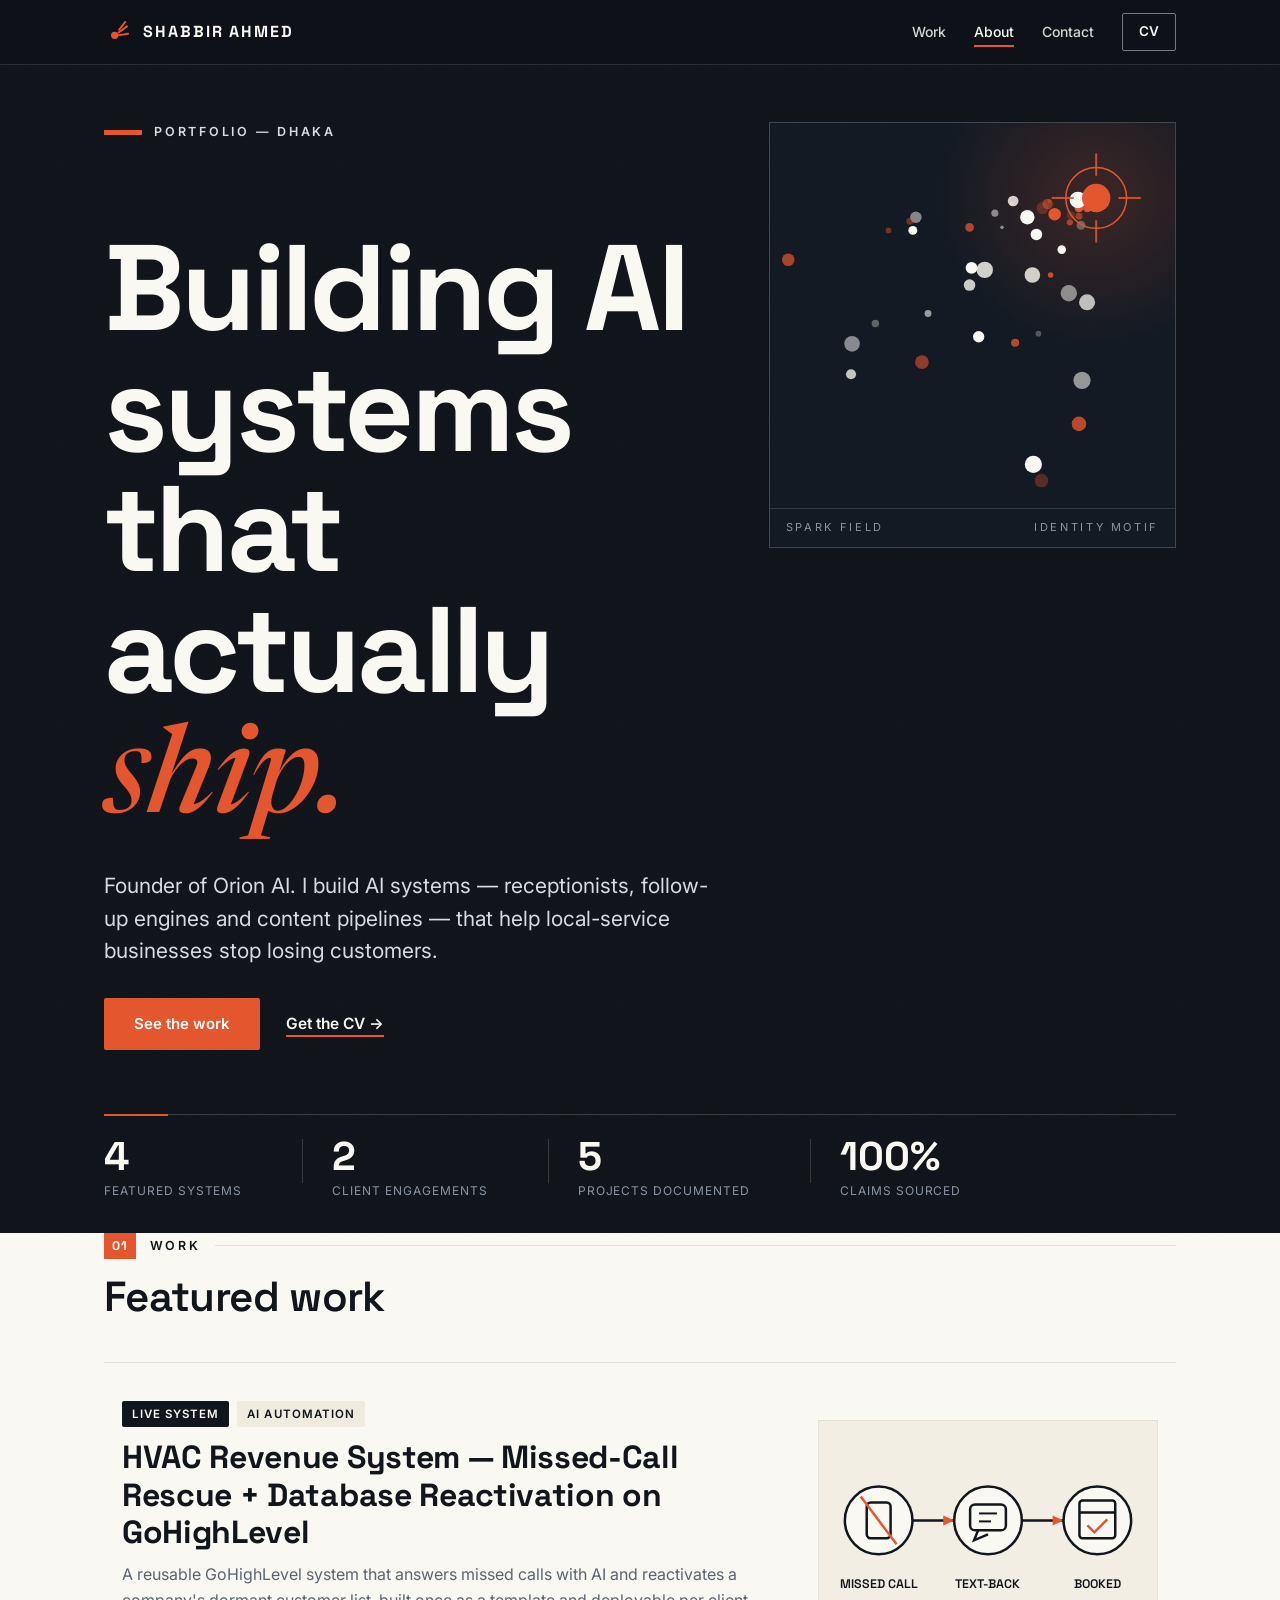
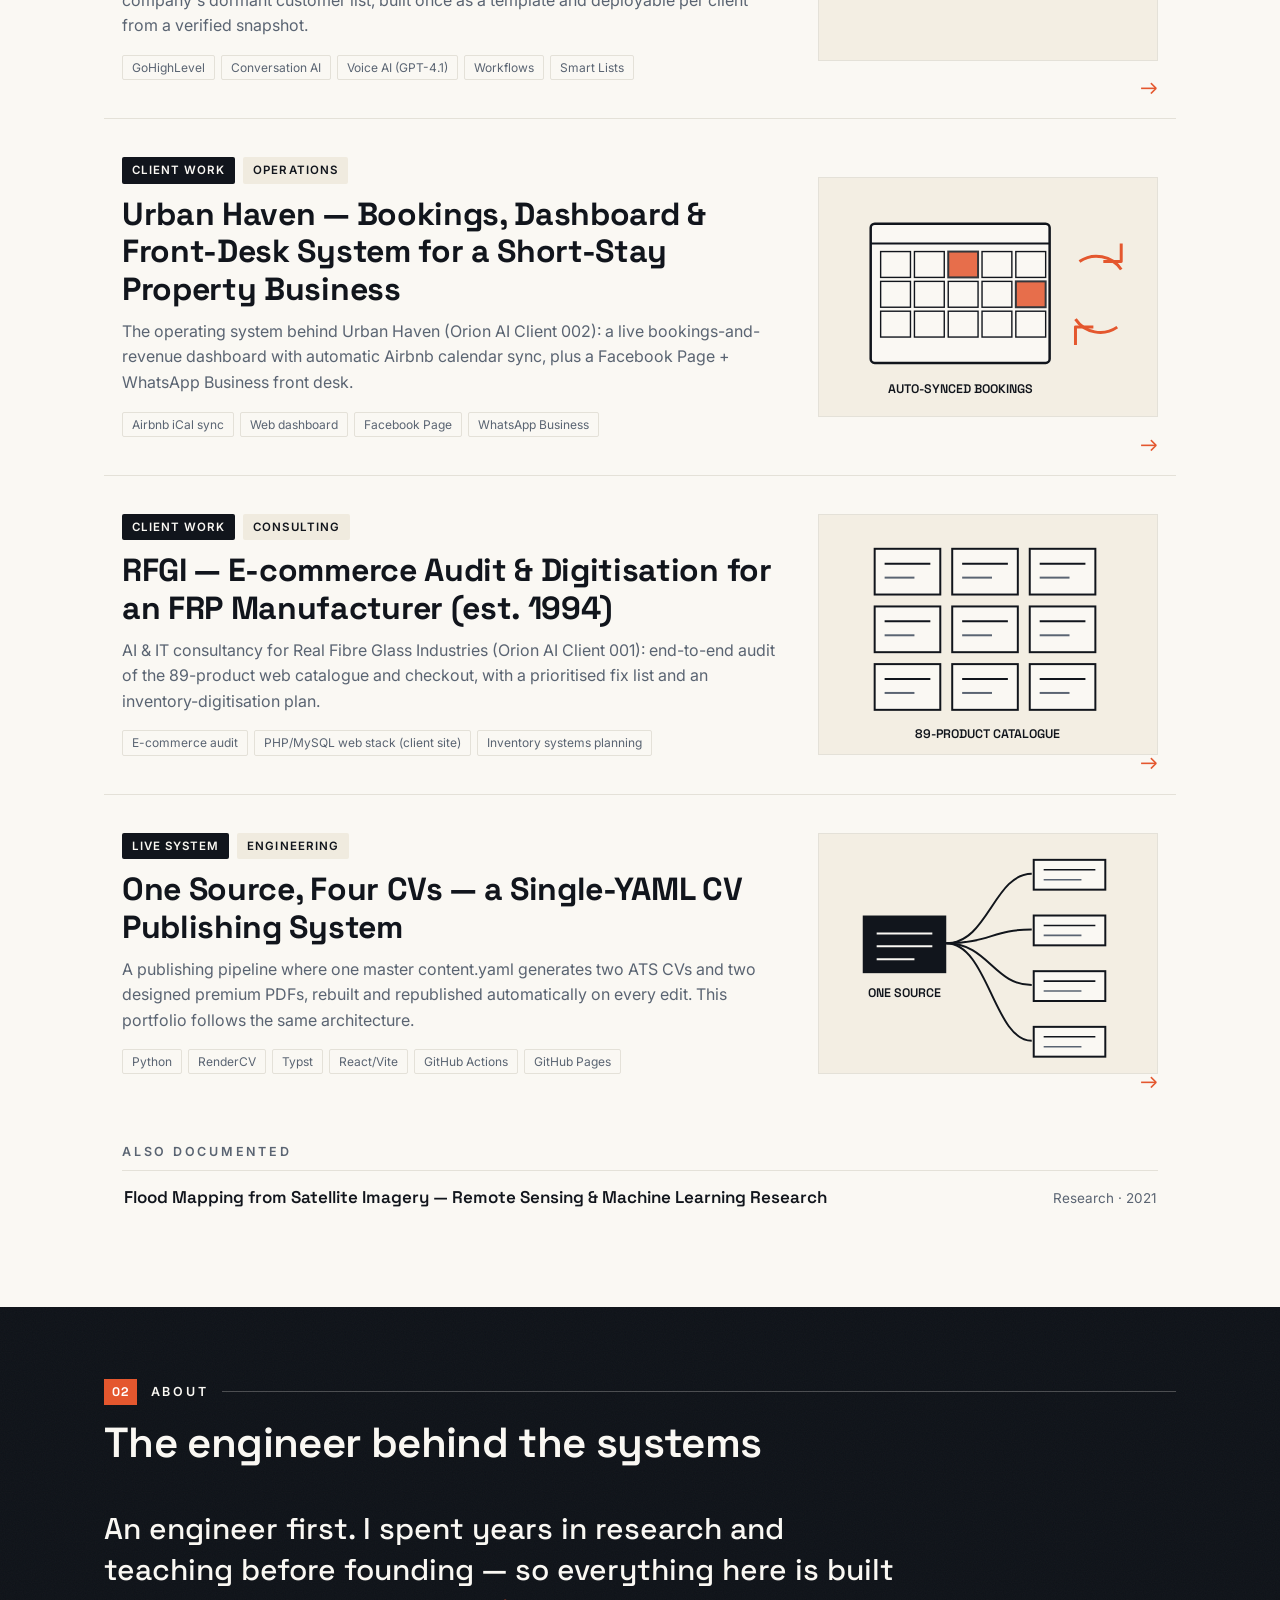
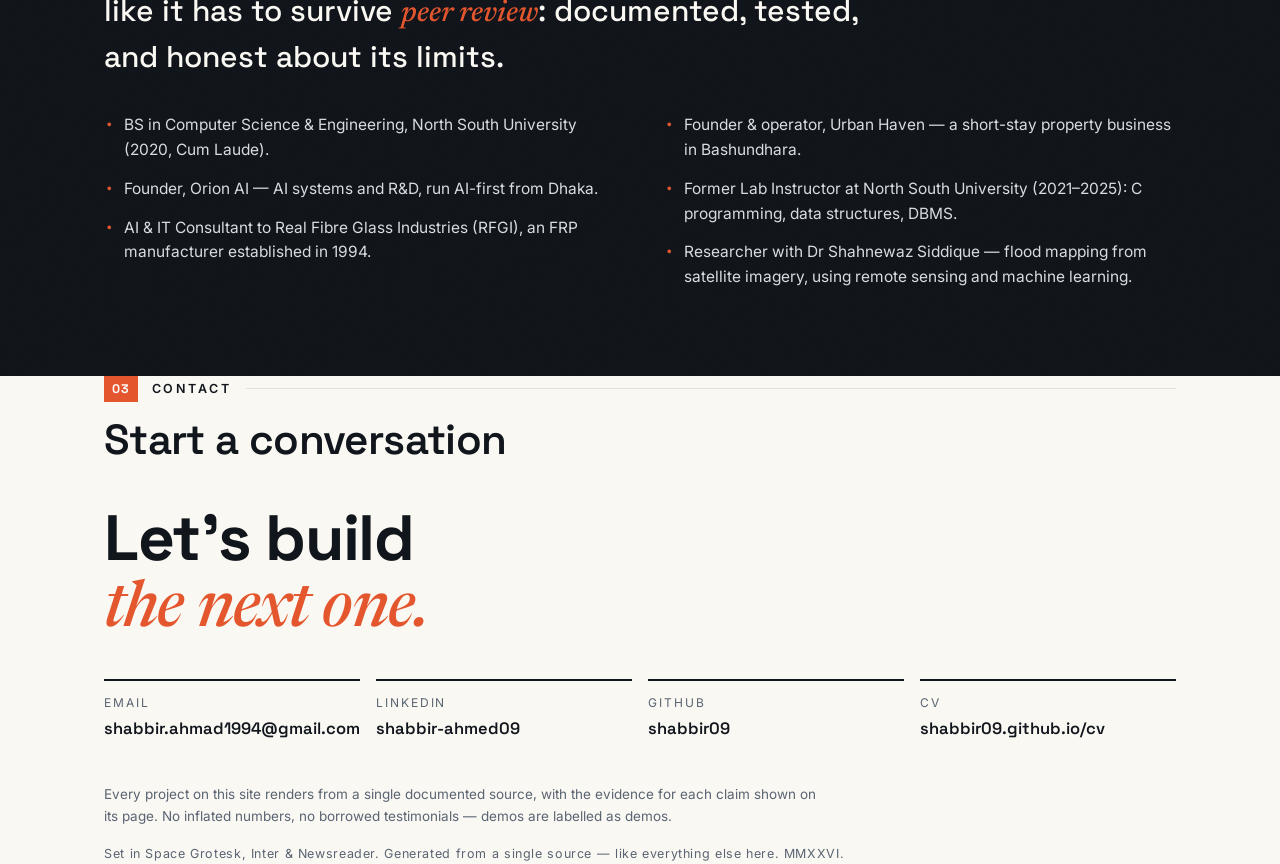
==== commit 125c3374: "v3.1 — Dhaka-only kicker, animated gradient name, unnumbered menubar, mobile CV fix, living hero pan" ====
--- a/index.html
+++ b/index.html
@@ -14,10 +14,10 @@
 <link rel="stylesheet" href="style.css"></head><body><div id="progress"></div><div class="menubar"><div class="in">
 <a class="logo" href="index.html"><svg class="mark" viewBox="0 0 100 100" aria-hidden="true"><circle cx="38" cy="62" r="13" fill="#E4572E"/><g stroke="#E4572E" stroke-width="7" stroke-linecap="round"><line x1="52" y1="52" x2="82" y2="30"/><line x1="50" y1="62" x2="86" y2="56"/><line x1="54" y1="42" x2="76" y2="14"/></g></svg><b>SHABBIR&nbsp;AHMED</b></a>
 <nav class="mlinks">
-<a class="nl" href="index.html#work"><i>01</i>Work</a>
-<a class="nl" href="index.html#about"><i>02</i>About</a>
-<a class="nl" href="index.html#contact"><i>03</i>Contact</a>
-<a class="cvact" href="https://shabbir09.github.io/cv/">CV</a></nav></div></div><header class="hero grain"><div class="wrap"><div class="hero-grid"><div class="hero-copy"><div class="kicker anim d1">Portfolio — Bashundhara, Dhaka</div><div class="name anim d2">SHABBIR&nbsp;AHMED</div><h1 class="anim d3">Building AI systems<br>that actually <span class="serif-i">ship.</span></h1></div><figure class="hero-panel anim d4"><svg viewBox="0 0 400 380" role="img" aria-label="Spark Field artwork"><defs><radialGradient id="glow" cx="80%" cy="19%" r="65%"><stop offset="0%" stop-color="#E4572E" stop-opacity=".20"/><stop offset="60%" stop-color="#E4572E" stop-opacity="0"/></radialGradient></defs><rect width="400" height="380" fill="url(#glow)"/><circle cx="281" cy="90" r="6.2" fill="#E4572E" opacity="0.60"/><circle cx="274" cy="80" r="5.2" fill="#E4572E" opacity="0.53"/><circle cx="314" cy="83" r="4.6" fill="#FAF8F3" opacity="0.33"/><circle cx="295" cy="168" r="8.1" fill="#FAF8F3" opacity="0.51"/><circle cx="117" cy="106" r="2.8" fill="#E4572E" opacity="0.45"/><circle cx="144" cy="93" r="5.7" fill="#FAF8F3" opacity="0.49"/><circle cx="239" cy="80" r="2.2" fill="#E4572E" opacity="0.69"/><circle cx="263" cy="110" r="5.7" fill="#FAF8F3" opacity="0.44"/><circle cx="156" cy="188" r="3.4" fill="#FAF8F3" opacity="0.59"/><circle cx="104" cy="198" r="3.7" fill="#FAF8F3" opacity="0.33"/><circle cx="265" cy="208" r="2.8" fill="#FAF8F3" opacity="0.28"/><circle cx="206" cy="211" r="5.6" fill="#FAF8F3" opacity="0.45"/><circle cx="197" cy="160" r="5.7" fill="#FAF8F3" opacity="0.80"/><circle cx="18" cy="135" r="6.2" fill="#E4572E" opacity="0.71"/><circle cx="141" cy="106" r="4.4" fill="#FAF8F3" opacity="0.26"/><circle cx="257" cy="91" r="2.6" fill="#E4572E" opacity="0.75"/><circle cx="307" cy="101" r="4.4" fill="#FAF8F3" opacity="0.30"/><circle cx="259" cy="150" r="7.7" fill="#FAF8F3" opacity="0.81"/><circle cx="288" cy="125" r="4.2" fill="#FAF8F3" opacity="0.87"/><circle cx="305" cy="92" r="3.4" fill="#E4572E" opacity="0.57"/><circle cx="229" cy="103" r="1.8" fill="#FAF8F3" opacity="0.49"/><circle cx="199" cy="143" r="5.9" fill="#FAF8F3" opacity="0.29"/><circle cx="81" cy="218" r="7.7" fill="#FAF8F3" opacity="0.51"/><circle cx="269" cy="84" r="6.0" fill="#E4572E" opacity="0.29"/><circle cx="297" cy="91" r="4.1" fill="#E4572E" opacity="0.25"/><circle cx="305" cy="84" r="4.2" fill="#E4572E" opacity="0.82"/><circle cx="222" cy="89" r="3.5" fill="#FAF8F3" opacity="0.49"/><circle cx="308" cy="254" r="8.5" fill="#FAF8F3" opacity="0.56"/><circle cx="313" cy="84" r="4.1" fill="#E4572E" opacity="0.79"/><circle cx="304" cy="76" r="8.2" fill="#FAF8F3" opacity="0.35"/><circle cx="240" cy="77" r="5.3" fill="#FAF8F3" opacity="0.81"/><circle cx="197" cy="103" r="4.3" fill="#E4572E" opacity="0.75"/><circle cx="242" cy="217" r="4.0" fill="#E4572E" opacity="0.78"/><circle cx="150" cy="236" r="6.8" fill="#E4572E" opacity="0.59"/><circle cx="276" cy="77" r="2.0" fill="#E4572E" opacity="0.42"/><circle cx="260" cy="337" r="8.4" fill="#FAF8F3" opacity="0.49"/><circle cx="296" cy="98" r="3.1" fill="#E4572E" opacity="0.66"/><circle cx="80" cy="248" r="5.0" fill="#FAF8F3" opacity="0.77"/><circle cx="313" cy="177" r="7.9" fill="#FAF8F3" opacity="0.74"/><circle cx="254" cy="93" r="7.1" fill="#FAF8F3" opacity="0.77"/><circle cx="268" cy="353" r="6.7" fill="#E4572E" opacity="0.33"/><circle cx="305" cy="297" r="7.2" fill="#E4572E" opacity="0.79"/><circle cx="277" cy="150" r="2.7" fill="#E4572E" opacity="0.88"/><circle cx="212" cy="145" r="8.1" fill="#FAF8F3" opacity="0.82"/><circle cx="138" cy="97" r="3.5" fill="#E4572E" opacity="0.41"/><g stroke="#E4572E" stroke-width="2" opacity=".85"><line x1="322" y1="30" x2="322" y2="52"/><line x1="322" y1="96" x2="322" y2="118"/><line x1="278" y1="74" x2="300" y2="74"/><line x1="344" y1="74" x2="366" y2="74"/></g><circle cx="322" cy="74" r="30" fill="none" stroke="#E4572E" stroke-width="1.5" opacity=".7"/><circle cx="322" cy="74" r="14" fill="#E4572E"/></svg><figcaption><span>Spark Field</span><span>Identity motif</span></figcaption></figure><div class="hero-sub"><p class="sub anim d4">Founder of Orion AI. I build AI systems — receptionists, follow-up engines and content pipelines — that help local-service businesses stop losing customers.</p><div class="cta anim d5"><a class="btn" href="#work">See the work</a><a class="link-arrow" href="https://shabbir09.github.io/cv/">Get the CV &rarr;</a></div></div></div><div class="hero-stats anim d6"><div class="hstat"><b>4</b><span>Featured systems</span></div><div class="hstat"><b>2</b><span>Client engagements</span></div><div class="hstat"><b>5</b><span>Projects documented</span></div><div class="hstat"><b>100%</b><span>Claims sourced</span></div></div></div></header><section class="wrap" id="work"><div class="sec-head"><div class="sec-eyebrow"><span class="no">01</span><span class="lab">Work</span><span class="rule"></span></div><h2 class="sec-title">Featured work</h2></div><div class="frow rv"><div><div class="meta-line"><span class="chip">Live system</span><span class="chip cat">AI Automation</span></div><h3><a href="projects/01-ghl-hvac-revenue-system.html">HVAC Revenue System — Missed-Call Rescue + Database Reactivation on GoHighLevel</a></h3><p>A reusable GoHighLevel system that answers missed calls with AI and reactivates a company&#x27;s dormant customer list, built once as a template and deployable per client from a verified snapshot.</p><div class="stack"><span>GoHighLevel</span><span>Conversation AI</span><span>Voice AI (GPT-4.1)</span><span>Workflows</span><span>Smart Lists</span></div></div><div class="panel"><svg viewBox="0 0 340 240" role="img" aria-label="Missed call to text-back to booked job flow"><g stroke="#11151C" stroke-width="2.5" fill="none"><line x1="94" y1="100" x2="136" y2="100"/><line x1="204" y1="100" x2="246" y2="100"/></g><g fill="#E4572E"><path d="M136 100 l-11 -5 v10 z"/><path d="M246 100 l-11 -5 v10 z"/></g><g fill="#FAF8F3" stroke="#11151C" stroke-width="2.5"><circle cx="60" cy="100" r="34"/><circle cx="170" cy="100" r="34"/><circle cx="280" cy="100" r="34"/></g><g stroke="#11151C" stroke-width="2.5" fill="none"><rect x="48" y="82" width="24" height="36" rx="4"/><line x1="42" y1="76" x2="78" y2="124" stroke="#E4572E"/></g><g stroke="#11151C" stroke-width="2.5" fill="none"><rect x="152" y="84" width="36" height="26" rx="5"/><path d="M160 110 l-4 10 l14 -6"/></g><g stroke="#11151C" stroke-width="2"><line x1="161" y1="93" x2="179" y2="93"/><line x1="161" y1="101" x2="173" y2="101"/></g><g stroke="#11151C" stroke-width="2.5" fill="none"><rect x="262" y="80" width="36" height="38" rx="3"/><line x1="262" y1="92" x2="298" y2="92"/><path d="M270 105 l7 7 l13 -13" stroke="#E4572E"/></g><g font-family="Space Grotesk" font-size="12.5" font-weight="600" fill="#11151C" text-anchor="middle"><text x="60" y="168">MISSED CALL</text><text x="170" y="168">TEXT-BACK</text><text x="280" y="168">BOOKED</text></g></svg></div><span class="arrow">&rarr;</span></div><div class="frow rv"><div><div class="meta-line"><span class="chip">Client work</span><span class="chip cat">Operations</span></div><h3><a href="projects/02-urban-haven-ops-system.html">Urban Haven — Bookings, Dashboard &amp; Front-Desk System for a Short-Stay Property Business</a></h3><p>The operating system behind Urban Haven (Orion AI Client 002): a live bookings-and-revenue dashboard with automatic Airbnb calendar sync, plus a Facebook Page + WhatsApp Business front desk.</p><div class="stack"><span>Airbnb iCal sync</span><span>Web dashboard</span><span>Facebook Page</span><span>WhatsApp Business</span></div></div><div class="panel"><svg viewBox="0 0 340 240" role="img" aria-label="Calendar with automatic sync"><g stroke="#11151C" stroke-width="2.5" fill="#FAF8F3"><rect x="52" y="46" width="180" height="140" rx="4"/></g><g stroke="#11151C" stroke-width="2"><line x1="52" y1="66" x2="232" y2="66"/><rect x="62" y="74" width="30" height="26" fill="none" stroke="#11151C" stroke-width="1.4"/><rect x="96" y="74" width="30" height="26" fill="none" stroke="#11151C" stroke-width="1.4"/><rect x="130" y="74" width="30" height="26" fill="#E4572E" opacity=".85"/><rect x="164" y="74" width="30" height="26" fill="none" stroke="#11151C" stroke-width="1.4"/><rect x="198" y="74" width="30" height="26" fill="none" stroke="#11151C" stroke-width="1.4"/><rect x="62" y="104" width="30" height="26" fill="none" stroke="#11151C" stroke-width="1.4"/><rect x="96" y="104" width="30" height="26" fill="none" stroke="#11151C" stroke-width="1.4"/><rect x="130" y="104" width="30" height="26" fill="none" stroke="#11151C" stroke-width="1.4"/><rect x="164" y="104" width="30" height="26" fill="none" stroke="#11151C" stroke-width="1.4"/><rect x="198" y="104" width="30" height="26" fill="#E4572E" opacity=".85"/><rect x="62" y="134" width="30" height="26" fill="none" stroke="#11151C" stroke-width="1.4"/><rect x="96" y="134" width="30" height="26" fill="none" stroke="#11151C" stroke-width="1.4"/><rect x="130" y="134" width="30" height="26" fill="none" stroke="#11151C" stroke-width="1.4"/><rect x="164" y="134" width="30" height="26" fill="none" stroke="#11151C" stroke-width="1.4"/><rect x="198" y="134" width="30" height="26" fill="none" stroke="#11151C" stroke-width="1.4"/></g><g stroke="#E4572E" stroke-width="3" fill="none"><path d="M262 84 a30 30 0 0 1 42 8"/><path d="M304 66 v18 h-18" stroke-linejoin="round"/><path d="M300 150 a30 30 0 0 1 -42 -8"/><path d="M258 168 v-18 h18" stroke-linejoin="round"/></g><g font-family="Space Grotesk" font-size="12.5" font-weight="600" fill="#11151C" text-anchor="middle"><text x="142" y="216">AUTO-SYNCED BOOKINGS</text></g></svg></div><span class="arrow">&rarr;</span></div><div class="frow rv"><div><div class="meta-line"><span class="chip">Client work</span><span class="chip cat">Consulting</span></div><h3><a href="projects/03-rfgi-digitization.html">RFGI — E-commerce Audit &amp; Digitisation for an FRP Manufacturer (est. 1994)</a></h3><p>AI &amp; IT consultancy for Real Fibre Glass Industries (Orion AI Client 001): end-to-end audit of the 89-product web catalogue and checkout, with a prioritised fix list and an inventory-digitisation plan.</p><div class="stack"><span>E-commerce audit</span><span>PHP/MySQL web stack (client site)</span><span>Inventory systems planning</span></div></div><div class="panel"><svg viewBox="0 0 340 240" role="img" aria-label="Product catalogue grid"><rect x="56" y="34" width="66" height="46" fill="#FAF8F3" stroke="#11151C" stroke-width="2"/><line x1="66" y1="49" x2="112" y2="49" stroke="#11151C" stroke-width="2"/><line x1="66" y1="63" x2="96" y2="63" stroke="#5A6472" stroke-width="2"/><rect x="134" y="34" width="66" height="46" fill="#FAF8F3" stroke="#11151C" stroke-width="2"/><line x1="144" y1="49" x2="190" y2="49" stroke="#11151C" stroke-width="2"/><line x1="144" y1="63" x2="174" y2="63" stroke="#5A6472" stroke-width="2"/><rect x="212" y="34" width="66" height="46" fill="#FAF8F3" stroke="#11151C" stroke-width="2"/><line x1="222" y1="49" x2="268" y2="49" stroke="#11151C" stroke-width="2"/><line x1="222" y1="63" x2="252" y2="63" stroke="#5A6472" stroke-width="2"/><rect x="56" y="92" width="66" height="46" fill="#FAF8F3" stroke="#11151C" stroke-width="2"/><line x1="66" y1="107" x2="112" y2="107" stroke="#11151C" stroke-width="2"/><line x1="66" y1="121" x2="96" y2="121" stroke="#5A6472" stroke-width="2"/><rect x="134" y="92" width="66" height="46" fill="#FAF8F3" stroke="#11151C" stroke-width="2" stroke="#E4572E"/><line x1="144" y1="107" x2="190" y2="107" stroke="#11151C" stroke-width="2"/><line x1="144" y1="121" x2="174" y2="121" stroke="#5A6472" stroke-width="2"/><rect x="212" y="92" width="66" height="46" fill="#FAF8F3" stroke="#11151C" stroke-width="2"/><line x1="222" y1="107" x2="268" y2="107" stroke="#11151C" stroke-width="2"/><line x1="222" y1="121" x2="252" y2="121" stroke="#5A6472" stroke-width="2"/><rect x="56" y="150" width="66" height="46" fill="#FAF8F3" stroke="#11151C" stroke-width="2"/><line x1="66" y1="165" x2="112" y2="165" stroke="#11151C" stroke-width="2"/><line x1="66" y1="179" x2="96" y2="179" stroke="#5A6472" stroke-width="2"/><rect x="134" y="150" width="66" height="46" fill="#FAF8F3" stroke="#11151C" stroke-width="2"/><line x1="144" y1="165" x2="190" y2="165" stroke="#11151C" stroke-width="2"/><line x1="144" y1="179" x2="174" y2="179" stroke="#5A6472" stroke-width="2"/><rect x="212" y="150" width="66" height="46" fill="#FAF8F3" stroke="#11151C" stroke-width="2"/><line x1="222" y1="165" x2="268" y2="165" stroke="#11151C" stroke-width="2"/><line x1="222" y1="179" x2="252" y2="179" stroke="#5A6472" stroke-width="2"/><g font-family="Space Grotesk" font-size="12.5" font-weight="600" fill="#11151C" text-anchor="middle"><text x="170" y="224">89-PRODUCT CATALOGUE</text></g></svg></div><span class="arrow">&rarr;</span></div><div class="frow rv"><div><div class="meta-line"><span class="chip">Live system</span><span class="chip cat">Engineering</span></div><h3><a href="projects/04-cv-system.html">One Source, Four CVs — a Single-YAML CV Publishing System</a></h3><p>A publishing pipeline where one master content.yaml generates two ATS CVs and two designed premium PDFs, rebuilt and republished automatically on every edit. This portfolio follows the same architecture.</p><div class="stack"><span>Python</span><span>RenderCV</span><span>Typst</span><span>React/Vite</span><span>GitHub Actions</span><span>GitHub Pages</span></div></div><div class="panel"><svg viewBox="0 0 340 240" role="img" aria-label="One source file generating four documents"><rect x="44" y="82" width="84" height="58" fill="#11151C"/><g stroke="#FAF8F3" stroke-width="2"><line x1="58" y1="100" x2="114" y2="100"/><line x1="58" y1="113" x2="114" y2="113"/><line x1="58" y1="126" x2="96" y2="126"/></g><path d="M128 110 C 170 110, 176 40, 214 40" stroke="#11151C" stroke-width="2" fill="none"/><rect x="216" y="26" width="72" height="30" fill="#FAF8F3" stroke="#11151C" stroke-width="2"/><line x1="226" y1="36" x2="278" y2="36" stroke="#11151C" stroke-width="1.6"/><line x1="226" y1="46" x2="264" y2="46" stroke="#5A6472" stroke-width="1.6"/><path d="M128 110 C 170 110, 176 96, 214 96" stroke="#11151C" stroke-width="2" fill="none"/><rect x="216" y="82" width="72" height="30" fill="#FAF8F3" stroke="#11151C" stroke-width="2" stroke="#E4572E"/><line x1="226" y1="92" x2="278" y2="92" stroke="#11151C" stroke-width="1.6"/><line x1="226" y1="102" x2="264" y2="102" stroke="#5A6472" stroke-width="1.6"/><path d="M128 110 C 170 110, 176 152, 214 152" stroke="#11151C" stroke-width="2" fill="none"/><rect x="216" y="138" width="72" height="30" fill="#FAF8F3" stroke="#11151C" stroke-width="2"/><line x1="226" y1="148" x2="278" y2="148" stroke="#11151C" stroke-width="1.6"/><line x1="226" y1="158" x2="264" y2="158" stroke="#5A6472" stroke-width="1.6"/><path d="M128 110 C 170 110, 176 208, 214 208" stroke="#11151C" stroke-width="2" fill="none"/><rect x="216" y="194" width="72" height="30" fill="#FAF8F3" stroke="#11151C" stroke-width="2"/><line x1="226" y1="204" x2="278" y2="204" stroke="#11151C" stroke-width="1.6"/><line x1="226" y1="214" x2="264" y2="214" stroke="#5A6472" stroke-width="1.6"/><g font-family="Space Grotesk" font-size="12.5" font-weight="600" fill="#11151C" text-anchor="middle"><text x="86" y="164">ONE SOURCE</text></g></svg></div><span class="arrow">&rarr;</span></div><div class="also rv"><div class="lab">Also documented</div><div class="row"><a class="t" href="projects/05-flood-mapping-research.html">Flood Mapping from Satellite Imagery — Remote Sensing &amp; Machine Learning Research</a><span class="c">Research · 2021</span></div></div></section><div class="band grain" id="about"><div class="wrap"><div class="sec-head"><div class="sec-eyebrow"><span class="no">02</span><span class="lab">About</span><span class="rule"></span></div><h2 class="sec-title">The engineer behind the systems</h2></div><p class="lead">An engineer first. I spent years in research and teaching before founding — so everything here is built like it has to survive <span class='serif-i'>peer review</span>: documented, tested, and honest about its limits.</p><ul><li>BS in Computer Science &amp; Engineering, North South University (2020, Cum Laude).</li><li>Founder, Orion AI — AI systems and R&amp;D, run AI-first from Dhaka.</li><li>AI &amp; IT Consultant to Real Fibre Glass Industries (RFGI), an FRP manufacturer established in 1994.</li><li>Founder &amp; operator, Urban Haven — a short-stay property business in Bashundhara.</li><li>Former Lab Instructor at North South University (2021–2025): C programming, data structures, DBMS.</li><li>Researcher with Dr Shahnewaz Siddique — flood mapping from satellite imagery, using remote sensing and machine learning.</li></ul></div></div><footer class="wrap" id="contact"><div class="sec-head"><div class="sec-eyebrow"><span class="no">03</span><span class="lab">Contact</span><span class="rule"></span></div><h2 class="sec-title">Start a conversation</h2></div><p class="big">Let&rsquo;s build<br><span class="serif-i">the next one.</span></p><div class="clinks"><div class="clink"><small>Email</small><a href="mailto:shabbir.ahmad1994@gmail.com">shabbir.ahmad1994@gmail.com</a></div><div class="clink"><small>LinkedIn</small><a href="https://www.linkedin.com/in/shabbir-ahmed09">shabbir-ahmed09</a></div><div class="clink"><small>GitHub</small><a href="https://github.com/shabbir09">shabbir09</a></div><div class="clink"><small>CV</small><a href="https://shabbir09.github.io/cv/">shabbir09.github.io/cv</a></div></div><p class="foot-note">Every project on this site renders from a single documented source, with the evidence for each claim shown on its page. No inflated numbers, no borrowed testimonials — demos are labelled as demos.</p><p class="colophon">Set in Space Grotesk, Inter &amp; Newsreader. Generated from a single source — like everything else here. MMXXVI.</p></footer>
+<a class="nl" href="index.html#work">Work</a>
+<a class="nl" href="index.html#about">About</a>
+<a class="nl" href="index.html#contact">Contact</a>
+<a class="cvact" href="https://shabbir09.github.io/cv/">CV</a></nav></div></div><header class="hero grain"><div class="wrap"><div class="hero-grid"><div class="hero-copy"><div class="kicker anim d1">Portfolio — Dhaka</div><div class="name"><span style="--i:0">S</span><span style="--i:1">H</span><span style="--i:2">A</span><span style="--i:3">B</span><span style="--i:4">B</span><span style="--i:5">I</span><span style="--i:6">R</span><span style="--i:7"> </span><span style="--i:8">A</span><span style="--i:9">H</span><span style="--i:10">M</span><span style="--i:11">E</span><span style="--i:12">D</span></div><h1 class="anim d3">Building AI systems<br>that actually <span class="serif-i">ship.</span></h1></div><figure class="hero-panel anim d4"><svg viewBox="0 0 400 380" role="img" aria-label="Spark Field artwork"><defs><radialGradient id="glow" cx="80%" cy="19%" r="65%"><stop offset="0%" stop-color="#E4572E" stop-opacity=".20"/><stop offset="60%" stop-color="#E4572E" stop-opacity="0"/></radialGradient></defs><rect width="400" height="380" fill="url(#glow)"/><circle class="tw" style="animation-delay:-0.00s" cx="281" cy="90" r="6.2" fill="#E4572E"/><circle cx="274" cy="80" r="5.2" fill="#E4572E" opacity="0.53"/><circle cx="314" cy="83" r="4.6" fill="#FAF8F3" opacity="0.33"/><circle cx="295" cy="168" r="8.1" fill="#FAF8F3" opacity="0.51"/><circle cx="117" cy="106" r="2.8" fill="#E4572E" opacity="0.45"/><circle cx="144" cy="93" r="5.7" fill="#FAF8F3" opacity="0.49"/><circle cx="239" cy="80" r="2.2" fill="#E4572E" opacity="0.69"/><circle class="tw" style="animation-delay:-2.96s" cx="263" cy="110" r="5.7" fill="#FAF8F3"/><circle cx="156" cy="188" r="3.4" fill="#FAF8F3" opacity="0.59"/><circle cx="104" cy="198" r="3.7" fill="#FAF8F3" opacity="0.33"/><circle cx="265" cy="208" r="2.8" fill="#FAF8F3" opacity="0.28"/><circle class="tw" style="animation-delay:-4.44s" cx="206" cy="211" r="5.6" fill="#FAF8F3"/><circle cx="197" cy="160" r="5.7" fill="#FAF8F3" opacity="0.80"/><circle cx="18" cy="135" r="6.2" fill="#E4572E" opacity="0.71"/><circle class="tw" style="animation-delay:-5.92s" cx="141" cy="106" r="4.4" fill="#FAF8F3"/><circle cx="257" cy="91" r="2.6" fill="#E4572E" opacity="0.75"/><circle cx="307" cy="101" r="4.4" fill="#FAF8F3" opacity="0.30"/><circle cx="259" cy="150" r="7.7" fill="#FAF8F3" opacity="0.81"/><circle class="tw" style="animation-delay:-7.40s" cx="288" cy="125" r="4.2" fill="#FAF8F3"/><circle cx="305" cy="92" r="3.4" fill="#E4572E" opacity="0.57"/><circle cx="229" cy="103" r="1.8" fill="#FAF8F3" opacity="0.49"/><circle class="tw" style="animation-delay:-8.88s" cx="199" cy="143" r="5.9" fill="#FAF8F3"/><circle cx="81" cy="218" r="7.7" fill="#FAF8F3" opacity="0.51"/><circle cx="269" cy="84" r="6.0" fill="#E4572E" opacity="0.29"/><circle cx="297" cy="91" r="4.1" fill="#E4572E" opacity="0.25"/><circle class="tw" style="animation-delay:-10.36s" cx="305" cy="84" r="4.2" fill="#E4572E"/><circle cx="222" cy="89" r="3.5" fill="#FAF8F3" opacity="0.49"/><circle cx="308" cy="254" r="8.5" fill="#FAF8F3" opacity="0.56"/><circle cx="313" cy="84" r="4.1" fill="#E4572E" opacity="0.79"/><circle class="tw" style="animation-delay:-11.84s" cx="304" cy="76" r="8.2" fill="#FAF8F3"/><circle cx="240" cy="77" r="5.3" fill="#FAF8F3" opacity="0.81"/><circle cx="197" cy="103" r="4.3" fill="#E4572E" opacity="0.75"/><circle cx="242" cy="217" r="4.0" fill="#E4572E" opacity="0.78"/><circle cx="150" cy="236" r="6.8" fill="#E4572E" opacity="0.59"/><circle cx="276" cy="77" r="2.0" fill="#E4572E" opacity="0.42"/><circle class="tw" style="animation-delay:-14.80s" cx="260" cy="337" r="8.4" fill="#FAF8F3"/><circle cx="296" cy="98" r="3.1" fill="#E4572E" opacity="0.66"/><circle cx="80" cy="248" r="5.0" fill="#FAF8F3" opacity="0.77"/><circle cx="313" cy="177" r="7.9" fill="#FAF8F3" opacity="0.74"/><circle class="tw" style="animation-delay:-16.28s" cx="254" cy="93" r="7.1" fill="#FAF8F3"/><circle cx="268" cy="353" r="6.7" fill="#E4572E" opacity="0.33"/><circle cx="305" cy="297" r="7.2" fill="#E4572E" opacity="0.79"/><circle cx="277" cy="150" r="2.7" fill="#E4572E" opacity="0.88"/><circle cx="212" cy="145" r="8.1" fill="#FAF8F3" opacity="0.82"/><circle cx="138" cy="97" r="3.5" fill="#E4572E" opacity="0.41"/><g stroke="#E4572E" stroke-width="2" opacity=".85"><line x1="322" y1="30" x2="322" y2="52"/><line x1="322" y1="96" x2="322" y2="118"/><line x1="278" y1="74" x2="300" y2="74"/><line x1="344" y1="74" x2="366" y2="74"/></g><circle class="ring" cx="322" cy="74" r="30" fill="none" stroke="#E4572E" stroke-width="1.5"/><circle class="core" cx="322" cy="74" r="14" fill="#E4572E"/></svg><figcaption><span>Spark Field</span><span>Identity motif</span></figcaption></figure><div class="hero-sub"><p class="sub anim d4">Founder of Orion AI. I build AI systems — receptionists, follow-up engines and content pipelines — that help local-service businesses stop losing customers.</p><div class="cta anim d5"><a class="btn" href="#work">See the work</a><a class="link-arrow" href="https://shabbir09.github.io/cv/">Get the CV &rarr;</a></div></div></div><div class="hero-stats anim d6"><div class="hstat"><b>4</b><span>Featured systems</span></div><div class="hstat"><b>2</b><span>Client engagements</span></div><div class="hstat"><b>5</b><span>Projects documented</span></div><div class="hstat"><b>100%</b><span>Claims sourced</span></div></div></div></header><section class="wrap" id="work"><div class="sec-head"><div class="sec-eyebrow"><span class="no">01</span><span class="lab">Work</span><span class="rule"></span></div><h2 class="sec-title">Featured work</h2></div><div class="frow rv"><div><div class="meta-line"><span class="chip">Live system</span><span class="chip cat">AI Automation</span></div><h3><a href="projects/01-ghl-hvac-revenue-system.html">HVAC Revenue System — Missed-Call Rescue + Database Reactivation on GoHighLevel</a></h3><p>A reusable GoHighLevel system that answers missed calls with AI and reactivates a company&#x27;s dormant customer list, built once as a template and deployable per client from a verified snapshot.</p><div class="stack"><span>GoHighLevel</span><span>Conversation AI</span><span>Voice AI (GPT-4.1)</span><span>Workflows</span><span>Smart Lists</span></div></div><div class="panel"><svg viewBox="0 0 340 240" role="img" aria-label="Missed call to text-back to booked job flow"><g stroke="#11151C" stroke-width="2.5" fill="none"><line x1="94" y1="100" x2="136" y2="100"/><line x1="204" y1="100" x2="246" y2="100"/></g><g fill="#E4572E"><path d="M136 100 l-11 -5 v10 z"/><path d="M246 100 l-11 -5 v10 z"/></g><g fill="#FAF8F3" stroke="#11151C" stroke-width="2.5"><circle cx="60" cy="100" r="34"/><circle cx="170" cy="100" r="34"/><circle cx="280" cy="100" r="34"/></g><g stroke="#11151C" stroke-width="2.5" fill="none"><rect x="48" y="82" width="24" height="36" rx="4"/><line x1="42" y1="76" x2="78" y2="124" stroke="#E4572E"/></g><g stroke="#11151C" stroke-width="2.5" fill="none"><rect x="152" y="84" width="36" height="26" rx="5"/><path d="M160 110 l-4 10 l14 -6"/></g><g stroke="#11151C" stroke-width="2"><line x1="161" y1="93" x2="179" y2="93"/><line x1="161" y1="101" x2="173" y2="101"/></g><g stroke="#11151C" stroke-width="2.5" fill="none"><rect x="262" y="80" width="36" height="38" rx="3"/><line x1="262" y1="92" x2="298" y2="92"/><path d="M270 105 l7 7 l13 -13" stroke="#E4572E"/></g><g font-family="Space Grotesk" font-size="12.5" font-weight="600" fill="#11151C" text-anchor="middle"><text x="60" y="168">MISSED CALL</text><text x="170" y="168">TEXT-BACK</text><text x="280" y="168">BOOKED</text></g></svg></div><span class="arrow">&rarr;</span></div><div class="frow rv"><div><div class="meta-line"><span class="chip">Client work</span><span class="chip cat">Operations</span></div><h3><a href="projects/02-urban-haven-ops-system.html">Urban Haven — Bookings, Dashboard &amp; Front-Desk System for a Short-Stay Property Business</a></h3><p>The operating system behind Urban Haven (Orion AI Client 002): a live bookings-and-revenue dashboard with automatic Airbnb calendar sync, plus a Facebook Page + WhatsApp Business front desk.</p><div class="stack"><span>Airbnb iCal sync</span><span>Web dashboard</span><span>Facebook Page</span><span>WhatsApp Business</span></div></div><div class="panel"><svg viewBox="0 0 340 240" role="img" aria-label="Calendar with automatic sync"><g stroke="#11151C" stroke-width="2.5" fill="#FAF8F3"><rect x="52" y="46" width="180" height="140" rx="4"/></g><g stroke="#11151C" stroke-width="2"><line x1="52" y1="66" x2="232" y2="66"/><rect x="62" y="74" width="30" height="26" fill="none" stroke="#11151C" stroke-width="1.4"/><rect x="96" y="74" width="30" height="26" fill="none" stroke="#11151C" stroke-width="1.4"/><rect x="130" y="74" width="30" height="26" fill="#E4572E" opacity=".85"/><rect x="164" y="74" width="30" height="26" fill="none" stroke="#11151C" stroke-width="1.4"/><rect x="198" y="74" width="30" height="26" fill="none" stroke="#11151C" stroke-width="1.4"/><rect x="62" y="104" width="30" height="26" fill="none" stroke="#11151C" stroke-width="1.4"/><rect x="96" y="104" width="30" height="26" fill="none" stroke="#11151C" stroke-width="1.4"/><rect x="130" y="104" width="30" height="26" fill="none" stroke="#11151C" stroke-width="1.4"/><rect x="164" y="104" width="30" height="26" fill="none" stroke="#11151C" stroke-width="1.4"/><rect x="198" y="104" width="30" height="26" fill="#E4572E" opacity=".85"/><rect x="62" y="134" width="30" height="26" fill="none" stroke="#11151C" stroke-width="1.4"/><rect x="96" y="134" width="30" height="26" fill="none" stroke="#11151C" stroke-width="1.4"/><rect x="130" y="134" width="30" height="26" fill="none" stroke="#11151C" stroke-width="1.4"/><rect x="164" y="134" width="30" height="26" fill="none" stroke="#11151C" stroke-width="1.4"/><rect x="198" y="134" width="30" height="26" fill="none" stroke="#11151C" stroke-width="1.4"/></g><g stroke="#E4572E" stroke-width="3" fill="none"><path d="M262 84 a30 30 0 0 1 42 8"/><path d="M304 66 v18 h-18" stroke-linejoin="round"/><path d="M300 150 a30 30 0 0 1 -42 -8"/><path d="M258 168 v-18 h18" stroke-linejoin="round"/></g><g font-family="Space Grotesk" font-size="12.5" font-weight="600" fill="#11151C" text-anchor="middle"><text x="142" y="216">AUTO-SYNCED BOOKINGS</text></g></svg></div><span class="arrow">&rarr;</span></div><div class="frow rv"><div><div class="meta-line"><span class="chip">Client work</span><span class="chip cat">Consulting</span></div><h3><a href="projects/03-rfgi-digitization.html">RFGI — E-commerce Audit &amp; Digitisation for an FRP Manufacturer (est. 1994)</a></h3><p>AI &amp; IT consultancy for Real Fibre Glass Industries (Orion AI Client 001): end-to-end audit of the 89-product web catalogue and checkout, with a prioritised fix list and an inventory-digitisation plan.</p><div class="stack"><span>E-commerce audit</span><span>PHP/MySQL web stack (client site)</span><span>Inventory systems planning</span></div></div><div class="panel"><svg viewBox="0 0 340 240" role="img" aria-label="Product catalogue grid"><rect x="56" y="34" width="66" height="46" fill="#FAF8F3" stroke="#11151C" stroke-width="2"/><line x1="66" y1="49" x2="112" y2="49" stroke="#11151C" stroke-width="2"/><line x1="66" y1="63" x2="96" y2="63" stroke="#5A6472" stroke-width="2"/><rect x="134" y="34" width="66" height="46" fill="#FAF8F3" stroke="#11151C" stroke-width="2"/><line x1="144" y1="49" x2="190" y2="49" stroke="#11151C" stroke-width="2"/><line x1="144" y1="63" x2="174" y2="63" stroke="#5A6472" stroke-width="2"/><rect x="212" y="34" width="66" height="46" fill="#FAF8F3" stroke="#11151C" stroke-width="2"/><line x1="222" y1="49" x2="268" y2="49" stroke="#11151C" stroke-width="2"/><line x1="222" y1="63" x2="252" y2="63" stroke="#5A6472" stroke-width="2"/><rect x="56" y="92" width="66" height="46" fill="#FAF8F3" stroke="#11151C" stroke-width="2"/><line x1="66" y1="107" x2="112" y2="107" stroke="#11151C" stroke-width="2"/><line x1="66" y1="121" x2="96" y2="121" stroke="#5A6472" stroke-width="2"/><rect x="134" y="92" width="66" height="46" fill="#FAF8F3" stroke="#11151C" stroke-width="2" stroke="#E4572E"/><line x1="144" y1="107" x2="190" y2="107" stroke="#11151C" stroke-width="2"/><line x1="144" y1="121" x2="174" y2="121" stroke="#5A6472" stroke-width="2"/><rect x="212" y="92" width="66" height="46" fill="#FAF8F3" stroke="#11151C" stroke-width="2"/><line x1="222" y1="107" x2="268" y2="107" stroke="#11151C" stroke-width="2"/><line x1="222" y1="121" x2="252" y2="121" stroke="#5A6472" stroke-width="2"/><rect x="56" y="150" width="66" height="46" fill="#FAF8F3" stroke="#11151C" stroke-width="2"/><line x1="66" y1="165" x2="112" y2="165" stroke="#11151C" stroke-width="2"/><line x1="66" y1="179" x2="96" y2="179" stroke="#5A6472" stroke-width="2"/><rect x="134" y="150" width="66" height="46" fill="#FAF8F3" stroke="#11151C" stroke-width="2"/><line x1="144" y1="165" x2="190" y2="165" stroke="#11151C" stroke-width="2"/><line x1="144" y1="179" x2="174" y2="179" stroke="#5A6472" stroke-width="2"/><rect x="212" y="150" width="66" height="46" fill="#FAF8F3" stroke="#11151C" stroke-width="2"/><line x1="222" y1="165" x2="268" y2="165" stroke="#11151C" stroke-width="2"/><line x1="222" y1="179" x2="252" y2="179" stroke="#5A6472" stroke-width="2"/><g font-family="Space Grotesk" font-size="12.5" font-weight="600" fill="#11151C" text-anchor="middle"><text x="170" y="224">89-PRODUCT CATALOGUE</text></g></svg></div><span class="arrow">&rarr;</span></div><div class="frow rv"><div><div class="meta-line"><span class="chip">Live system</span><span class="chip cat">Engineering</span></div><h3><a href="projects/04-cv-system.html">One Source, Four CVs — a Single-YAML CV Publishing System</a></h3><p>A publishing pipeline where one master content.yaml generates two ATS CVs and two designed premium PDFs, rebuilt and republished automatically on every edit. This portfolio follows the same architecture.</p><div class="stack"><span>Python</span><span>RenderCV</span><span>Typst</span><span>React/Vite</span><span>GitHub Actions</span><span>GitHub Pages</span></div></div><div class="panel"><svg viewBox="0 0 340 240" role="img" aria-label="One source file generating four documents"><rect x="44" y="82" width="84" height="58" fill="#11151C"/><g stroke="#FAF8F3" stroke-width="2"><line x1="58" y1="100" x2="114" y2="100"/><line x1="58" y1="113" x2="114" y2="113"/><line x1="58" y1="126" x2="96" y2="126"/></g><path d="M128 110 C 170 110, 176 40, 214 40" stroke="#11151C" stroke-width="2" fill="none"/><rect x="216" y="26" width="72" height="30" fill="#FAF8F3" stroke="#11151C" stroke-width="2"/><line x1="226" y1="36" x2="278" y2="36" stroke="#11151C" stroke-width="1.6"/><line x1="226" y1="46" x2="264" y2="46" stroke="#5A6472" stroke-width="1.6"/><path d="M128 110 C 170 110, 176 96, 214 96" stroke="#11151C" stroke-width="2" fill="none"/><rect x="216" y="82" width="72" height="30" fill="#FAF8F3" stroke="#11151C" stroke-width="2" stroke="#E4572E"/><line x1="226" y1="92" x2="278" y2="92" stroke="#11151C" stroke-width="1.6"/><line x1="226" y1="102" x2="264" y2="102" stroke="#5A6472" stroke-width="1.6"/><path d="M128 110 C 170 110, 176 152, 214 152" stroke="#11151C" stroke-width="2" fill="none"/><rect x="216" y="138" width="72" height="30" fill="#FAF8F3" stroke="#11151C" stroke-width="2"/><line x1="226" y1="148" x2="278" y2="148" stroke="#11151C" stroke-width="1.6"/><line x1="226" y1="158" x2="264" y2="158" stroke="#5A6472" stroke-width="1.6"/><path d="M128 110 C 170 110, 176 208, 214 208" stroke="#11151C" stroke-width="2" fill="none"/><rect x="216" y="194" width="72" height="30" fill="#FAF8F3" stroke="#11151C" stroke-width="2"/><line x1="226" y1="204" x2="278" y2="204" stroke="#11151C" stroke-width="1.6"/><line x1="226" y1="214" x2="264" y2="214" stroke="#5A6472" stroke-width="1.6"/><g font-family="Space Grotesk" font-size="12.5" font-weight="600" fill="#11151C" text-anchor="middle"><text x="86" y="164">ONE SOURCE</text></g></svg></div><span class="arrow">&rarr;</span></div><div class="also rv"><div class="lab">Also documented</div><div class="row"><a class="t" href="projects/05-flood-mapping-research.html">Flood Mapping from Satellite Imagery — Remote Sensing &amp; Machine Learning Research</a><span class="c">Research · 2021</span></div></div></section><div class="band grain" id="about"><div class="wrap"><div class="sec-head"><div class="sec-eyebrow"><span class="no">02</span><span class="lab">About</span><span class="rule"></span></div><h2 class="sec-title">The engineer behind the systems</h2></div><p class="lead">An engineer first. I spent years in research and teaching before founding — so everything here is built like it has to survive <span class='serif-i'>peer review</span>: documented, tested, and honest about its limits.</p><ul><li>BS in Computer Science &amp; Engineering, North South University (2020, Cum Laude).</li><li>Founder, Orion AI — AI systems and R&amp;D, run AI-first from Dhaka.</li><li>AI &amp; IT Consultant to Real Fibre Glass Industries (RFGI), an FRP manufacturer established in 1994.</li><li>Founder &amp; operator, Urban Haven — a short-stay property business in Bashundhara.</li><li>Former Lab Instructor at North South University (2021–2025): C programming, data structures, DBMS.</li><li>Researcher with Dr Shahnewaz Siddique — flood mapping from satellite imagery, using remote sensing and machine learning.</li></ul></div></div><footer class="wrap" id="contact"><div class="sec-head"><div class="sec-eyebrow"><span class="no">03</span><span class="lab">Contact</span><span class="rule"></span></div><h2 class="sec-title">Start a conversation</h2></div><p class="big">Let&rsquo;s build<br><span class="serif-i">the next one.</span></p><div class="clinks"><div class="clink"><small>Email</small><a href="mailto:shabbir.ahmad1994@gmail.com">shabbir.ahmad1994@gmail.com</a></div><div class="clink"><small>LinkedIn</small><a href="https://www.linkedin.com/in/shabbir-ahmed09">shabbir-ahmed09</a></div><div class="clink"><small>GitHub</small><a href="https://github.com/shabbir09">shabbir09</a></div><div class="clink"><small>CV</small><a href="https://shabbir09.github.io/cv/">shabbir09.github.io/cv</a></div></div><p class="foot-note">Every project on this site renders from a single documented source, with the evidence for each claim shown on its page. No inflated numbers, no borrowed testimonials — demos are labelled as demos.</p><p class="colophon">Set in Space Grotesk, Inter &amp; Newsreader. Generated from a single source — like everything else here. MMXXVI.</p></footer>
 <script>
 document.documentElement.classList.add('js');
 (function(){
--- a/style.css
+++ b/style.css
@@ -38,6 +38,10 @@
 @media(max-width:620px){.mlinks{gap:15px}.mlinks a.nl{font-size:12.5px}
 .logo b{letter-spacing:.07em;font-size:14.5px}.logo .mark{width:24px;height:24px}
 .mlinks a.cvact{padding:6px 11px}}
+@media(max-width:480px){.menubar .in{padding:0 14px}
+.logo{gap:8px}.logo b{letter-spacing:.03em;font-size:13px}.logo .mark{width:21px;height:21px}
+.mlinks{gap:11px}.mlinks a.nl{font-size:12px}
+.mlinks a.cvact{padding:5px 9px;font-size:12px;white-space:nowrap}}
 /* ---------- hero (H-1..H-6) ---------- */
 .hero{background:var(--deep);color:var(--paper);position:relative;overflow:hidden;
 padding:64px 0 0}
@@ -51,8 +55,16 @@
 .kicker{display:flex;align-items:center;gap:12px;font-size:12.5px;font-weight:600;
 letter-spacing:.22em;text-transform:uppercase;color:#D8DCE2}
 .kicker::before{content:"";width:38px;height:5px;background:var(--ember)}
-.hero .name{font-family:"Space Grotesk";font-weight:600;letter-spacing:.3em;
-font-size:clamp(19px,2.4vw,27px);margin-top:30px;color:var(--paper)}
+.hero .name{font-family:"Space Grotesk";font-weight:700;letter-spacing:.3em;
+font-size:clamp(20px,2.6vw,29px);margin-top:30px;color:#FF8A66}
+.hero .name span{display:inline-block;animation:rise .7s var(--ease) both;
+animation-delay:calc(.12s + var(--i)*.045s)}
+@supports((-webkit-background-clip:text) or (background-clip:text)){
+.hero .name{background:linear-gradient(100deg,#FAF8F3 15%,#E4572E 38%,#FFC4AC 50%,#E4572E 62%,#FAF8F3 85%);
+background-size:220% 100%;-webkit-background-clip:text;background-clip:text;
+color:transparent;animation:shine 5.5s linear infinite}
+.hero .name span{color:transparent}}
+@keyframes shine{to{background-position:-220% 0}}
 .hero h1{font-size:clamp(50px,9.5vw,124px);line-height:.99;font-weight:700;
 letter-spacing:-.03em;margin-top:10px;text-wrap:balance}
 .hero h1 .serif-i{color:var(--ember);letter-spacing:-.01em}
@@ -65,7 +77,16 @@
 text-decoration:underline;text-decoration-color:var(--ember);text-underline-offset:6px;
 text-decoration-thickness:2px}
 .link-arrow:hover{color:var(--ember)}
-.hero-panel{border:1px solid rgba(250,248,243,.2);background:var(--deep2);margin:0}
+.hero-panel{border:1px solid rgba(250,248,243,.2);background:var(--deep2);margin:0;
+animation:floaty 7s ease-in-out infinite}
+@keyframes floaty{0%,100%{transform:translateY(0)}50%{transform:translateY(-7px)}}
+.hero-panel .ring{transform-box:view-box;transform-origin:322px 74px;
+animation:ringpulse 3.4s ease-in-out infinite}
+@keyframes ringpulse{0%,100%{transform:scale(1);opacity:.7}50%{transform:scale(1.14);opacity:.3}}
+.hero-panel .tw{animation:twinkle 3.8s ease-in-out infinite}
+@keyframes twinkle{0%,100%{opacity:.12}50%{opacity:.95}}
+.hero-panel .core{animation:corepulse 3.4s ease-in-out infinite}
+@keyframes corepulse{0%,100%{opacity:1}50%{opacity:.75}}
 .hero-panel svg{display:block;width:100%;height:auto}
 .hero-panel figcaption{border-top:1px solid rgba(250,248,243,.14);
 padding:10px 16px;font-size:11px;letter-spacing:.24em;color:var(--slate-d);
@@ -221,4 +242,5 @@
 .js .rv{opacity:0;transform:translateY(16px);transition:opacity .6s var(--ease),transform .6s var(--ease)}
 .js .rv.in{opacity:1;transform:none}
 @media(prefers-reduced-motion:reduce){.rv{opacity:1!important;transform:none!important;transition:none}
-.anim{animation:none}html{scroll-behavior:auto}}
+.anim,.hero-panel,.hero-panel .ring,.hero-panel .tw,.hero-panel .core,.hero .name,.hero .name span{animation:none!important}
+html{scroll-behavior:auto}}
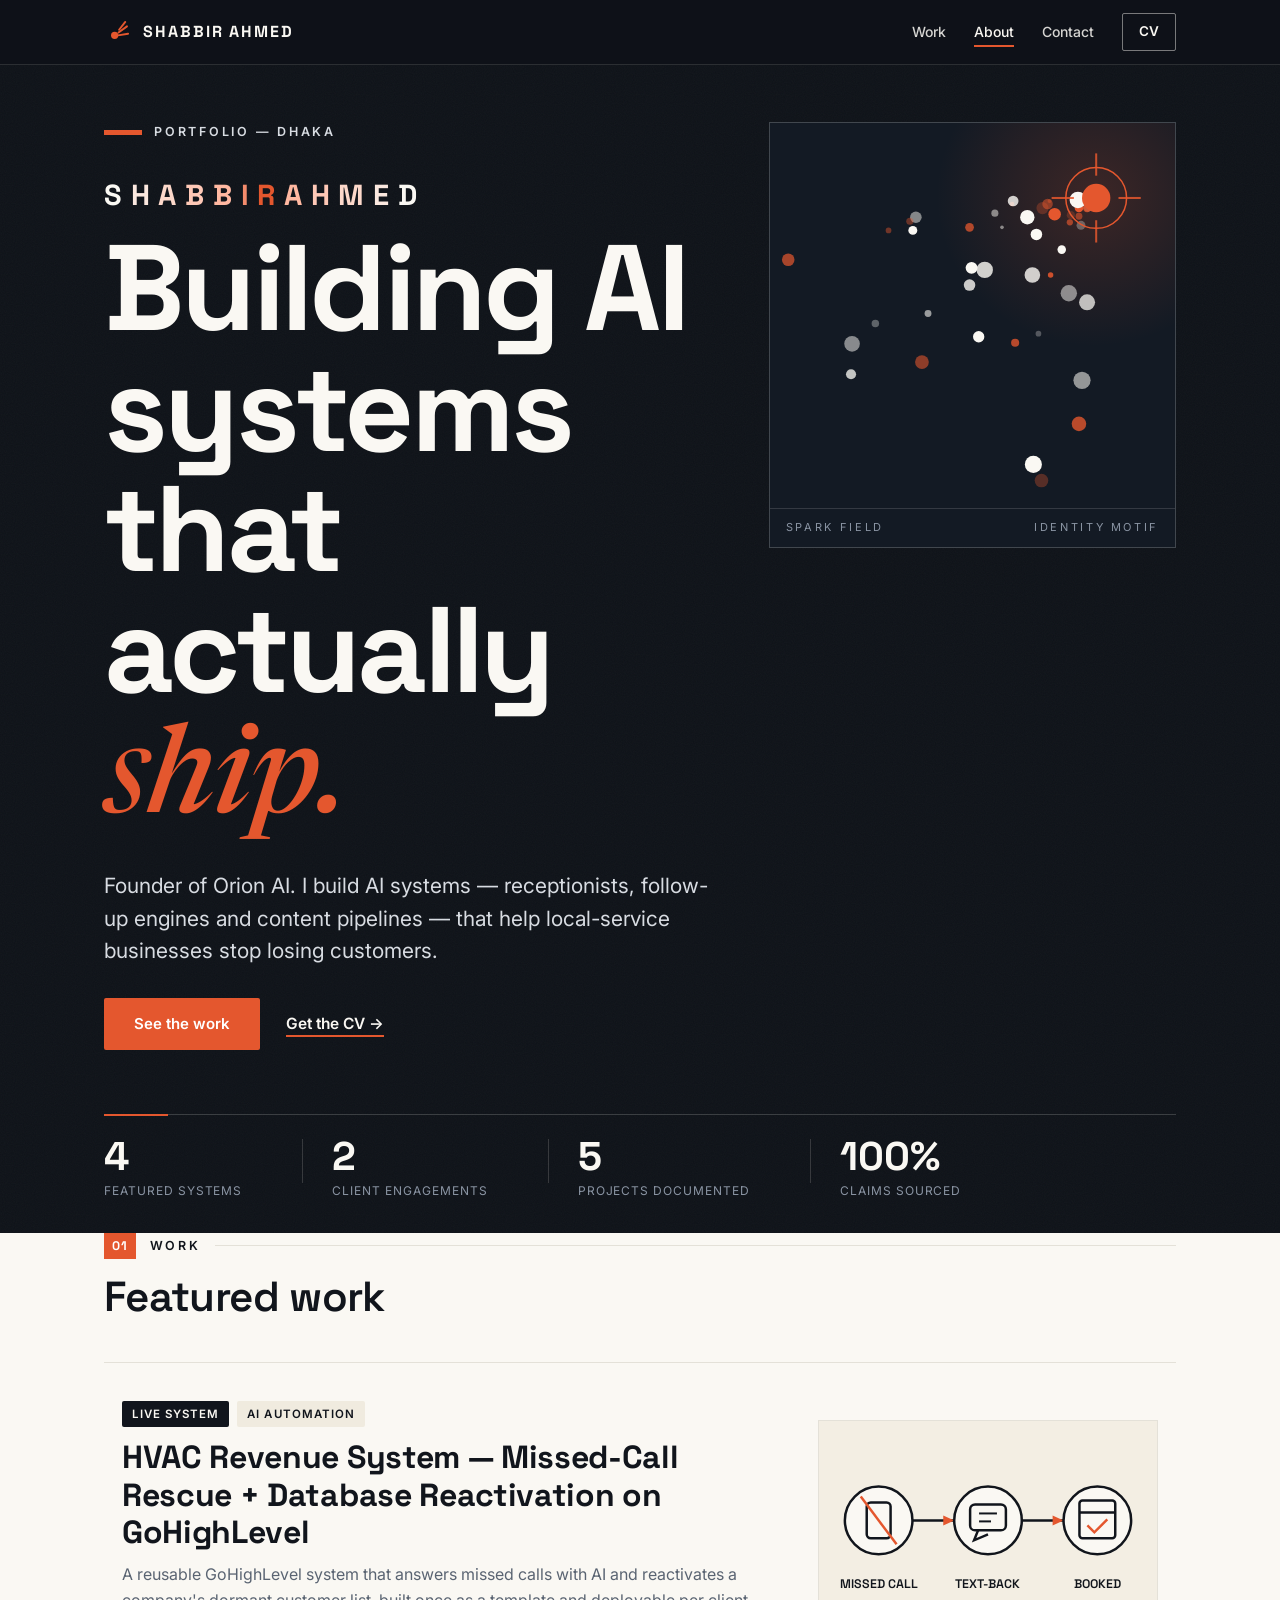
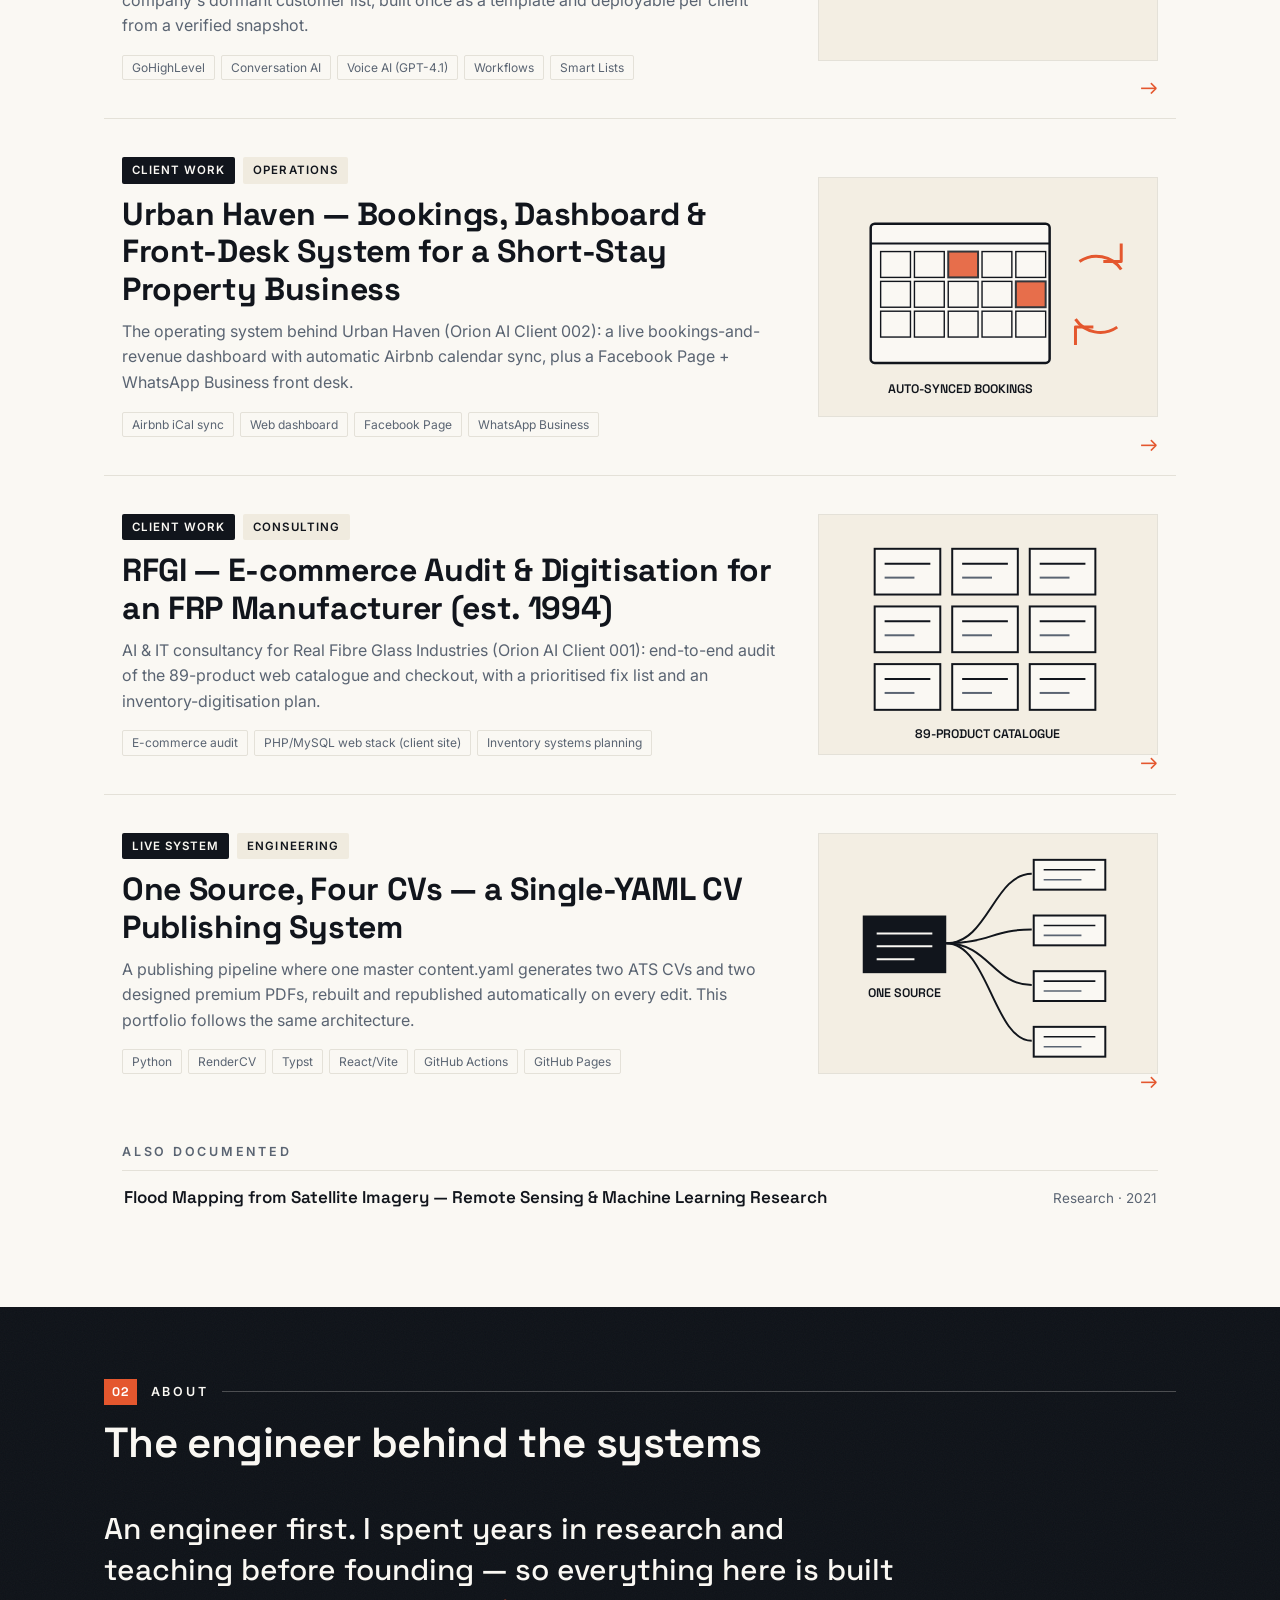
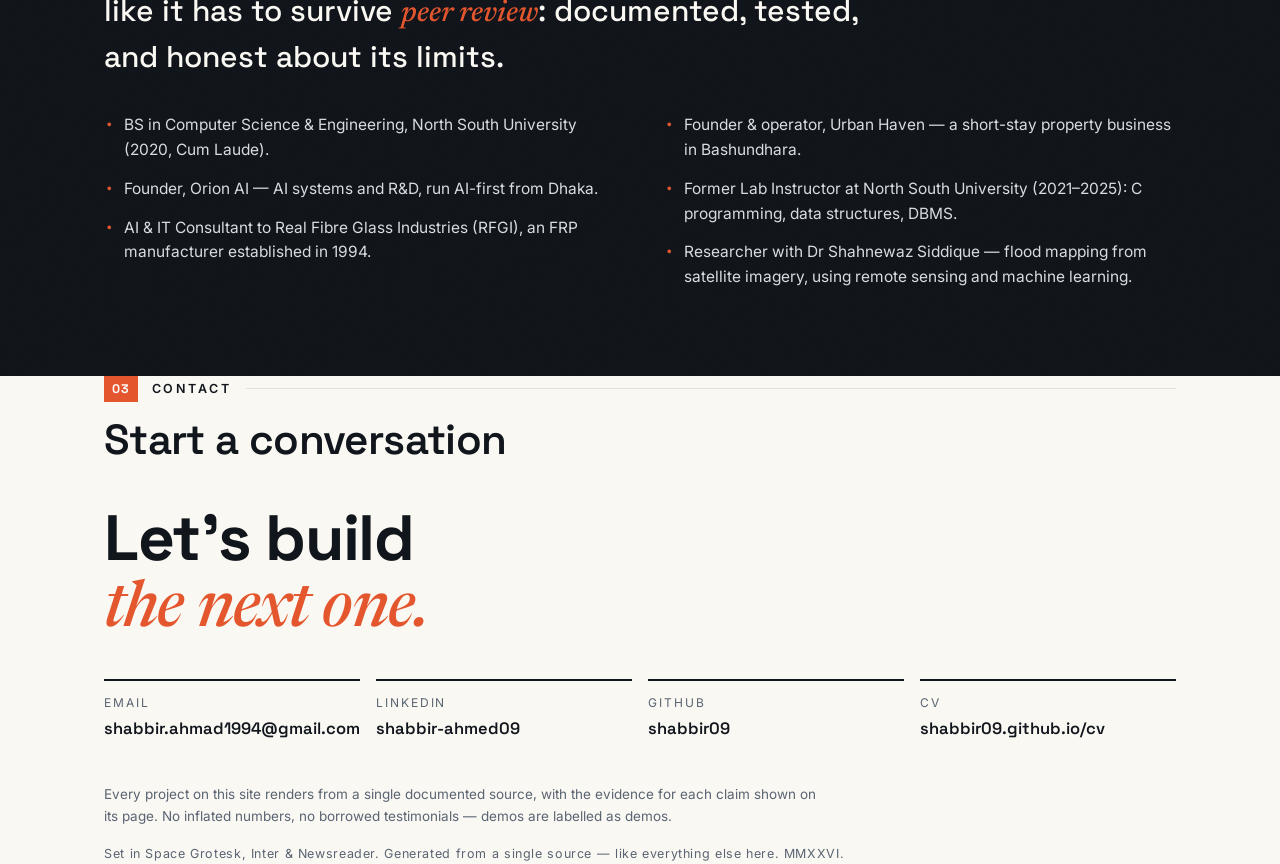
==== commit b3263ba4: "v3.2 — hero name: per-letter ember gradient + wave animation (robust rendering)" ====
--- a/index.html
+++ b/index.html
@@ -17,7 +17,7 @@
 <a class="nl" href="index.html#work">Work</a>
 <a class="nl" href="index.html#about">About</a>
 <a class="nl" href="index.html#contact">Contact</a>
-<a class="cvact" href="https://shabbir09.github.io/cv/">CV</a></nav></div></div><header class="hero grain"><div class="wrap"><div class="hero-grid"><div class="hero-copy"><div class="kicker anim d1">Portfolio — Dhaka</div><div class="name"><span style="--i:0">S</span><span style="--i:1">H</span><span style="--i:2">A</span><span style="--i:3">B</span><span style="--i:4">B</span><span style="--i:5">I</span><span style="--i:6">R</span><span style="--i:7"> </span><span style="--i:8">A</span><span style="--i:9">H</span><span style="--i:10">M</span><span style="--i:11">E</span><span style="--i:12">D</span></div><h1 class="anim d3">Building AI systems<br>that actually <span class="serif-i">ship.</span></h1></div><figure class="hero-panel anim d4"><svg viewBox="0 0 400 380" role="img" aria-label="Spark Field artwork"><defs><radialGradient id="glow" cx="80%" cy="19%" r="65%"><stop offset="0%" stop-color="#E4572E" stop-opacity=".20"/><stop offset="60%" stop-color="#E4572E" stop-opacity="0"/></radialGradient></defs><rect width="400" height="380" fill="url(#glow)"/><circle class="tw" style="animation-delay:-0.00s" cx="281" cy="90" r="6.2" fill="#E4572E"/><circle cx="274" cy="80" r="5.2" fill="#E4572E" opacity="0.53"/><circle cx="314" cy="83" r="4.6" fill="#FAF8F3" opacity="0.33"/><circle cx="295" cy="168" r="8.1" fill="#FAF8F3" opacity="0.51"/><circle cx="117" cy="106" r="2.8" fill="#E4572E" opacity="0.45"/><circle cx="144" cy="93" r="5.7" fill="#FAF8F3" opacity="0.49"/><circle cx="239" cy="80" r="2.2" fill="#E4572E" opacity="0.69"/><circle class="tw" style="animation-delay:-2.96s" cx="263" cy="110" r="5.7" fill="#FAF8F3"/><circle cx="156" cy="188" r="3.4" fill="#FAF8F3" opacity="0.59"/><circle cx="104" cy="198" r="3.7" fill="#FAF8F3" opacity="0.33"/><circle cx="265" cy="208" r="2.8" fill="#FAF8F3" opacity="0.28"/><circle class="tw" style="animation-delay:-4.44s" cx="206" cy="211" r="5.6" fill="#FAF8F3"/><circle cx="197" cy="160" r="5.7" fill="#FAF8F3" opacity="0.80"/><circle cx="18" cy="135" r="6.2" fill="#E4572E" opacity="0.71"/><circle class="tw" style="animation-delay:-5.92s" cx="141" cy="106" r="4.4" fill="#FAF8F3"/><circle cx="257" cy="91" r="2.6" fill="#E4572E" opacity="0.75"/><circle cx="307" cy="101" r="4.4" fill="#FAF8F3" opacity="0.30"/><circle cx="259" cy="150" r="7.7" fill="#FAF8F3" opacity="0.81"/><circle class="tw" style="animation-delay:-7.40s" cx="288" cy="125" r="4.2" fill="#FAF8F3"/><circle cx="305" cy="92" r="3.4" fill="#E4572E" opacity="0.57"/><circle cx="229" cy="103" r="1.8" fill="#FAF8F3" opacity="0.49"/><circle class="tw" style="animation-delay:-8.88s" cx="199" cy="143" r="5.9" fill="#FAF8F3"/><circle cx="81" cy="218" r="7.7" fill="#FAF8F3" opacity="0.51"/><circle cx="269" cy="84" r="6.0" fill="#E4572E" opacity="0.29"/><circle cx="297" cy="91" r="4.1" fill="#E4572E" opacity="0.25"/><circle class="tw" style="animation-delay:-10.36s" cx="305" cy="84" r="4.2" fill="#E4572E"/><circle cx="222" cy="89" r="3.5" fill="#FAF8F3" opacity="0.49"/><circle cx="308" cy="254" r="8.5" fill="#FAF8F3" opacity="0.56"/><circle cx="313" cy="84" r="4.1" fill="#E4572E" opacity="0.79"/><circle class="tw" style="animation-delay:-11.84s" cx="304" cy="76" r="8.2" fill="#FAF8F3"/><circle cx="240" cy="77" r="5.3" fill="#FAF8F3" opacity="0.81"/><circle cx="197" cy="103" r="4.3" fill="#E4572E" opacity="0.75"/><circle cx="242" cy="217" r="4.0" fill="#E4572E" opacity="0.78"/><circle cx="150" cy="236" r="6.8" fill="#E4572E" opacity="0.59"/><circle cx="276" cy="77" r="2.0" fill="#E4572E" opacity="0.42"/><circle class="tw" style="animation-delay:-14.80s" cx="260" cy="337" r="8.4" fill="#FAF8F3"/><circle cx="296" cy="98" r="3.1" fill="#E4572E" opacity="0.66"/><circle cx="80" cy="248" r="5.0" fill="#FAF8F3" opacity="0.77"/><circle cx="313" cy="177" r="7.9" fill="#FAF8F3" opacity="0.74"/><circle class="tw" style="animation-delay:-16.28s" cx="254" cy="93" r="7.1" fill="#FAF8F3"/><circle cx="268" cy="353" r="6.7" fill="#E4572E" opacity="0.33"/><circle cx="305" cy="297" r="7.2" fill="#E4572E" opacity="0.79"/><circle cx="277" cy="150" r="2.7" fill="#E4572E" opacity="0.88"/><circle cx="212" cy="145" r="8.1" fill="#FAF8F3" opacity="0.82"/><circle cx="138" cy="97" r="3.5" fill="#E4572E" opacity="0.41"/><g stroke="#E4572E" stroke-width="2" opacity=".85"><line x1="322" y1="30" x2="322" y2="52"/><line x1="322" y1="96" x2="322" y2="118"/><line x1="278" y1="74" x2="300" y2="74"/><line x1="344" y1="74" x2="366" y2="74"/></g><circle class="ring" cx="322" cy="74" r="30" fill="none" stroke="#E4572E" stroke-width="1.5"/><circle class="core" cx="322" cy="74" r="14" fill="#E4572E"/></svg><figcaption><span>Spark Field</span><span>Identity motif</span></figcaption></figure><div class="hero-sub"><p class="sub anim d4">Founder of Orion AI. I build AI systems — receptionists, follow-up engines and content pipelines — that help local-service businesses stop losing customers.</p><div class="cta anim d5"><a class="btn" href="#work">See the work</a><a class="link-arrow" href="https://shabbir09.github.io/cv/">Get the CV &rarr;</a></div></div></div><div class="hero-stats anim d6"><div class="hstat"><b>4</b><span>Featured systems</span></div><div class="hstat"><b>2</b><span>Client engagements</span></div><div class="hstat"><b>5</b><span>Projects documented</span></div><div class="hstat"><b>100%</b><span>Claims sourced</span></div></div></div></header><section class="wrap" id="work"><div class="sec-head"><div class="sec-eyebrow"><span class="no">01</span><span class="lab">Work</span><span class="rule"></span></div><h2 class="sec-title">Featured work</h2></div><div class="frow rv"><div><div class="meta-line"><span class="chip">Live system</span><span class="chip cat">AI Automation</span></div><h3><a href="projects/01-ghl-hvac-revenue-system.html">HVAC Revenue System — Missed-Call Rescue + Database Reactivation on GoHighLevel</a></h3><p>A reusable GoHighLevel system that answers missed calls with AI and reactivates a company&#x27;s dormant customer list, built once as a template and deployable per client from a verified snapshot.</p><div class="stack"><span>GoHighLevel</span><span>Conversation AI</span><span>Voice AI (GPT-4.1)</span><span>Workflows</span><span>Smart Lists</span></div></div><div class="panel"><svg viewBox="0 0 340 240" role="img" aria-label="Missed call to text-back to booked job flow"><g stroke="#11151C" stroke-width="2.5" fill="none"><line x1="94" y1="100" x2="136" y2="100"/><line x1="204" y1="100" x2="246" y2="100"/></g><g fill="#E4572E"><path d="M136 100 l-11 -5 v10 z"/><path d="M246 100 l-11 -5 v10 z"/></g><g fill="#FAF8F3" stroke="#11151C" stroke-width="2.5"><circle cx="60" cy="100" r="34"/><circle cx="170" cy="100" r="34"/><circle cx="280" cy="100" r="34"/></g><g stroke="#11151C" stroke-width="2.5" fill="none"><rect x="48" y="82" width="24" height="36" rx="4"/><line x1="42" y1="76" x2="78" y2="124" stroke="#E4572E"/></g><g stroke="#11151C" stroke-width="2.5" fill="none"><rect x="152" y="84" width="36" height="26" rx="5"/><path d="M160 110 l-4 10 l14 -6"/></g><g stroke="#11151C" stroke-width="2"><line x1="161" y1="93" x2="179" y2="93"/><line x1="161" y1="101" x2="173" y2="101"/></g><g stroke="#11151C" stroke-width="2.5" fill="none"><rect x="262" y="80" width="36" height="38" rx="3"/><line x1="262" y1="92" x2="298" y2="92"/><path d="M270 105 l7 7 l13 -13" stroke="#E4572E"/></g><g font-family="Space Grotesk" font-size="12.5" font-weight="600" fill="#11151C" text-anchor="middle"><text x="60" y="168">MISSED CALL</text><text x="170" y="168">TEXT-BACK</text><text x="280" y="168">BOOKED</text></g></svg></div><span class="arrow">&rarr;</span></div><div class="frow rv"><div><div class="meta-line"><span class="chip">Client work</span><span class="chip cat">Operations</span></div><h3><a href="projects/02-urban-haven-ops-system.html">Urban Haven — Bookings, Dashboard &amp; Front-Desk System for a Short-Stay Property Business</a></h3><p>The operating system behind Urban Haven (Orion AI Client 002): a live bookings-and-revenue dashboard with automatic Airbnb calendar sync, plus a Facebook Page + WhatsApp Business front desk.</p><div class="stack"><span>Airbnb iCal sync</span><span>Web dashboard</span><span>Facebook Page</span><span>WhatsApp Business</span></div></div><div class="panel"><svg viewBox="0 0 340 240" role="img" aria-label="Calendar with automatic sync"><g stroke="#11151C" stroke-width="2.5" fill="#FAF8F3"><rect x="52" y="46" width="180" height="140" rx="4"/></g><g stroke="#11151C" stroke-width="2"><line x1="52" y1="66" x2="232" y2="66"/><rect x="62" y="74" width="30" height="26" fill="none" stroke="#11151C" stroke-width="1.4"/><rect x="96" y="74" width="30" height="26" fill="none" stroke="#11151C" stroke-width="1.4"/><rect x="130" y="74" width="30" height="26" fill="#E4572E" opacity=".85"/><rect x="164" y="74" width="30" height="26" fill="none" stroke="#11151C" stroke-width="1.4"/><rect x="198" y="74" width="30" height="26" fill="none" stroke="#11151C" stroke-width="1.4"/><rect x="62" y="104" width="30" height="26" fill="none" stroke="#11151C" stroke-width="1.4"/><rect x="96" y="104" width="30" height="26" fill="none" stroke="#11151C" stroke-width="1.4"/><rect x="130" y="104" width="30" height="26" fill="none" stroke="#11151C" stroke-width="1.4"/><rect x="164" y="104" width="30" height="26" fill="none" stroke="#11151C" stroke-width="1.4"/><rect x="198" y="104" width="30" height="26" fill="#E4572E" opacity=".85"/><rect x="62" y="134" width="30" height="26" fill="none" stroke="#11151C" stroke-width="1.4"/><rect x="96" y="134" width="30" height="26" fill="none" stroke="#11151C" stroke-width="1.4"/><rect x="130" y="134" width="30" height="26" fill="none" stroke="#11151C" stroke-width="1.4"/><rect x="164" y="134" width="30" height="26" fill="none" stroke="#11151C" stroke-width="1.4"/><rect x="198" y="134" width="30" height="26" fill="none" stroke="#11151C" stroke-width="1.4"/></g><g stroke="#E4572E" stroke-width="3" fill="none"><path d="M262 84 a30 30 0 0 1 42 8"/><path d="M304 66 v18 h-18" stroke-linejoin="round"/><path d="M300 150 a30 30 0 0 1 -42 -8"/><path d="M258 168 v-18 h18" stroke-linejoin="round"/></g><g font-family="Space Grotesk" font-size="12.5" font-weight="600" fill="#11151C" text-anchor="middle"><text x="142" y="216">AUTO-SYNCED BOOKINGS</text></g></svg></div><span class="arrow">&rarr;</span></div><div class="frow rv"><div><div class="meta-line"><span class="chip">Client work</span><span class="chip cat">Consulting</span></div><h3><a href="projects/03-rfgi-digitization.html">RFGI — E-commerce Audit &amp; Digitisation for an FRP Manufacturer (est. 1994)</a></h3><p>AI &amp; IT consultancy for Real Fibre Glass Industries (Orion AI Client 001): end-to-end audit of the 89-product web catalogue and checkout, with a prioritised fix list and an inventory-digitisation plan.</p><div class="stack"><span>E-commerce audit</span><span>PHP/MySQL web stack (client site)</span><span>Inventory systems planning</span></div></div><div class="panel"><svg viewBox="0 0 340 240" role="img" aria-label="Product catalogue grid"><rect x="56" y="34" width="66" height="46" fill="#FAF8F3" stroke="#11151C" stroke-width="2"/><line x1="66" y1="49" x2="112" y2="49" stroke="#11151C" stroke-width="2"/><line x1="66" y1="63" x2="96" y2="63" stroke="#5A6472" stroke-width="2"/><rect x="134" y="34" width="66" height="46" fill="#FAF8F3" stroke="#11151C" stroke-width="2"/><line x1="144" y1="49" x2="190" y2="49" stroke="#11151C" stroke-width="2"/><line x1="144" y1="63" x2="174" y2="63" stroke="#5A6472" stroke-width="2"/><rect x="212" y="34" width="66" height="46" fill="#FAF8F3" stroke="#11151C" stroke-width="2"/><line x1="222" y1="49" x2="268" y2="49" stroke="#11151C" stroke-width="2"/><line x1="222" y1="63" x2="252" y2="63" stroke="#5A6472" stroke-width="2"/><rect x="56" y="92" width="66" height="46" fill="#FAF8F3" stroke="#11151C" stroke-width="2"/><line x1="66" y1="107" x2="112" y2="107" stroke="#11151C" stroke-width="2"/><line x1="66" y1="121" x2="96" y2="121" stroke="#5A6472" stroke-width="2"/><rect x="134" y="92" width="66" height="46" fill="#FAF8F3" stroke="#11151C" stroke-width="2" stroke="#E4572E"/><line x1="144" y1="107" x2="190" y2="107" stroke="#11151C" stroke-width="2"/><line x1="144" y1="121" x2="174" y2="121" stroke="#5A6472" stroke-width="2"/><rect x="212" y="92" width="66" height="46" fill="#FAF8F3" stroke="#11151C" stroke-width="2"/><line x1="222" y1="107" x2="268" y2="107" stroke="#11151C" stroke-width="2"/><line x1="222" y1="121" x2="252" y2="121" stroke="#5A6472" stroke-width="2"/><rect x="56" y="150" width="66" height="46" fill="#FAF8F3" stroke="#11151C" stroke-width="2"/><line x1="66" y1="165" x2="112" y2="165" stroke="#11151C" stroke-width="2"/><line x1="66" y1="179" x2="96" y2="179" stroke="#5A6472" stroke-width="2"/><rect x="134" y="150" width="66" height="46" fill="#FAF8F3" stroke="#11151C" stroke-width="2"/><line x1="144" y1="165" x2="190" y2="165" stroke="#11151C" stroke-width="2"/><line x1="144" y1="179" x2="174" y2="179" stroke="#5A6472" stroke-width="2"/><rect x="212" y="150" width="66" height="46" fill="#FAF8F3" stroke="#11151C" stroke-width="2"/><line x1="222" y1="165" x2="268" y2="165" stroke="#11151C" stroke-width="2"/><line x1="222" y1="179" x2="252" y2="179" stroke="#5A6472" stroke-width="2"/><g font-family="Space Grotesk" font-size="12.5" font-weight="600" fill="#11151C" text-anchor="middle"><text x="170" y="224">89-PRODUCT CATALOGUE</text></g></svg></div><span class="arrow">&rarr;</span></div><div class="frow rv"><div><div class="meta-line"><span class="chip">Live system</span><span class="chip cat">Engineering</span></div><h3><a href="projects/04-cv-system.html">One Source, Four CVs — a Single-YAML CV Publishing System</a></h3><p>A publishing pipeline where one master content.yaml generates two ATS CVs and two designed premium PDFs, rebuilt and republished automatically on every edit. This portfolio follows the same architecture.</p><div class="stack"><span>Python</span><span>RenderCV</span><span>Typst</span><span>React/Vite</span><span>GitHub Actions</span><span>GitHub Pages</span></div></div><div class="panel"><svg viewBox="0 0 340 240" role="img" aria-label="One source file generating four documents"><rect x="44" y="82" width="84" height="58" fill="#11151C"/><g stroke="#FAF8F3" stroke-width="2"><line x1="58" y1="100" x2="114" y2="100"/><line x1="58" y1="113" x2="114" y2="113"/><line x1="58" y1="126" x2="96" y2="126"/></g><path d="M128 110 C 170 110, 176 40, 214 40" stroke="#11151C" stroke-width="2" fill="none"/><rect x="216" y="26" width="72" height="30" fill="#FAF8F3" stroke="#11151C" stroke-width="2"/><line x1="226" y1="36" x2="278" y2="36" stroke="#11151C" stroke-width="1.6"/><line x1="226" y1="46" x2="264" y2="46" stroke="#5A6472" stroke-width="1.6"/><path d="M128 110 C 170 110, 176 96, 214 96" stroke="#11151C" stroke-width="2" fill="none"/><rect x="216" y="82" width="72" height="30" fill="#FAF8F3" stroke="#11151C" stroke-width="2" stroke="#E4572E"/><line x1="226" y1="92" x2="278" y2="92" stroke="#11151C" stroke-width="1.6"/><line x1="226" y1="102" x2="264" y2="102" stroke="#5A6472" stroke-width="1.6"/><path d="M128 110 C 170 110, 176 152, 214 152" stroke="#11151C" stroke-width="2" fill="none"/><rect x="216" y="138" width="72" height="30" fill="#FAF8F3" stroke="#11151C" stroke-width="2"/><line x1="226" y1="148" x2="278" y2="148" stroke="#11151C" stroke-width="1.6"/><line x1="226" y1="158" x2="264" y2="158" stroke="#5A6472" stroke-width="1.6"/><path d="M128 110 C 170 110, 176 208, 214 208" stroke="#11151C" stroke-width="2" fill="none"/><rect x="216" y="194" width="72" height="30" fill="#FAF8F3" stroke="#11151C" stroke-width="2"/><line x1="226" y1="204" x2="278" y2="204" stroke="#11151C" stroke-width="1.6"/><line x1="226" y1="214" x2="264" y2="214" stroke="#5A6472" stroke-width="1.6"/><g font-family="Space Grotesk" font-size="12.5" font-weight="600" fill="#11151C" text-anchor="middle"><text x="86" y="164">ONE SOURCE</text></g></svg></div><span class="arrow">&rarr;</span></div><div class="also rv"><div class="lab">Also documented</div><div class="row"><a class="t" href="projects/05-flood-mapping-research.html">Flood Mapping from Satellite Imagery — Remote Sensing &amp; Machine Learning Research</a><span class="c">Research · 2021</span></div></div></section><div class="band grain" id="about"><div class="wrap"><div class="sec-head"><div class="sec-eyebrow"><span class="no">02</span><span class="lab">About</span><span class="rule"></span></div><h2 class="sec-title">The engineer behind the systems</h2></div><p class="lead">An engineer first. I spent years in research and teaching before founding — so everything here is built like it has to survive <span class='serif-i'>peer review</span>: documented, tested, and honest about its limits.</p><ul><li>BS in Computer Science &amp; Engineering, North South University (2020, Cum Laude).</li><li>Founder, Orion AI — AI systems and R&amp;D, run AI-first from Dhaka.</li><li>AI &amp; IT Consultant to Real Fibre Glass Industries (RFGI), an FRP manufacturer established in 1994.</li><li>Founder &amp; operator, Urban Haven — a short-stay property business in Bashundhara.</li><li>Former Lab Instructor at North South University (2021–2025): C programming, data structures, DBMS.</li><li>Researcher with Dr Shahnewaz Siddique — flood mapping from satellite imagery, using remote sensing and machine learning.</li></ul></div></div><footer class="wrap" id="contact"><div class="sec-head"><div class="sec-eyebrow"><span class="no">03</span><span class="lab">Contact</span><span class="rule"></span></div><h2 class="sec-title">Start a conversation</h2></div><p class="big">Let&rsquo;s build<br><span class="serif-i">the next one.</span></p><div class="clinks"><div class="clink"><small>Email</small><a href="mailto:shabbir.ahmad1994@gmail.com">shabbir.ahmad1994@gmail.com</a></div><div class="clink"><small>LinkedIn</small><a href="https://www.linkedin.com/in/shabbir-ahmed09">shabbir-ahmed09</a></div><div class="clink"><small>GitHub</small><a href="https://github.com/shabbir09">shabbir09</a></div><div class="clink"><small>CV</small><a href="https://shabbir09.github.io/cv/">shabbir09.github.io/cv</a></div></div><p class="foot-note">Every project on this site renders from a single documented source, with the evidence for each claim shown on its page. No inflated numbers, no borrowed testimonials — demos are labelled as demos.</p><p class="colophon">Set in Space Grotesk, Inter &amp; Newsreader. Generated from a single source — like everything else here. MMXXVI.</p></footer>
+<a class="cvact" href="https://shabbir09.github.io/cv/">CV</a></nav></div></div><header class="hero grain"><div class="wrap"><div class="hero-grid"><div class="hero-copy"><div class="kicker anim d1">Portfolio — Dhaka</div><div class="name anim d2"><span style="--i:0;color:#FAF8F3">S</span><span style="--i:1;color:#FBE8DF">H</span><span style="--i:2;color:#FCD8CA">A</span><span style="--i:3;color:#FEC8B6">B</span><span style="--i:4;color:#FFB8A1">B</span><span style="--i:5;color:#F38B6C">I</span><span style="--i:6;color:#E4572E">R</span><span style="--i:7;color:#F38B6C"> </span><span style="--i:8;color:#FFB8A1">A</span><span style="--i:9;color:#FEC8B6">H</span><span style="--i:10;color:#FCD8CA">M</span><span style="--i:11;color:#FBE8DF">E</span><span style="--i:12;color:#FAF8F3">D</span></div><h1 class="anim d3">Building AI systems<br>that actually <span class="serif-i">ship.</span></h1></div><figure class="hero-panel anim d4"><svg viewBox="0 0 400 380" role="img" aria-label="Spark Field artwork"><defs><radialGradient id="glow" cx="80%" cy="19%" r="65%"><stop offset="0%" stop-color="#E4572E" stop-opacity=".20"/><stop offset="60%" stop-color="#E4572E" stop-opacity="0"/></radialGradient></defs><rect width="400" height="380" fill="url(#glow)"/><circle class="tw" style="animation-delay:-0.00s" cx="281" cy="90" r="6.2" fill="#E4572E"/><circle cx="274" cy="80" r="5.2" fill="#E4572E" opacity="0.53"/><circle cx="314" cy="83" r="4.6" fill="#FAF8F3" opacity="0.33"/><circle cx="295" cy="168" r="8.1" fill="#FAF8F3" opacity="0.51"/><circle cx="117" cy="106" r="2.8" fill="#E4572E" opacity="0.45"/><circle cx="144" cy="93" r="5.7" fill="#FAF8F3" opacity="0.49"/><circle cx="239" cy="80" r="2.2" fill="#E4572E" opacity="0.69"/><circle class="tw" style="animation-delay:-2.96s" cx="263" cy="110" r="5.7" fill="#FAF8F3"/><circle cx="156" cy="188" r="3.4" fill="#FAF8F3" opacity="0.59"/><circle cx="104" cy="198" r="3.7" fill="#FAF8F3" opacity="0.33"/><circle cx="265" cy="208" r="2.8" fill="#FAF8F3" opacity="0.28"/><circle class="tw" style="animation-delay:-4.44s" cx="206" cy="211" r="5.6" fill="#FAF8F3"/><circle cx="197" cy="160" r="5.7" fill="#FAF8F3" opacity="0.80"/><circle cx="18" cy="135" r="6.2" fill="#E4572E" opacity="0.71"/><circle class="tw" style="animation-delay:-5.92s" cx="141" cy="106" r="4.4" fill="#FAF8F3"/><circle cx="257" cy="91" r="2.6" fill="#E4572E" opacity="0.75"/><circle cx="307" cy="101" r="4.4" fill="#FAF8F3" opacity="0.30"/><circle cx="259" cy="150" r="7.7" fill="#FAF8F3" opacity="0.81"/><circle class="tw" style="animation-delay:-7.40s" cx="288" cy="125" r="4.2" fill="#FAF8F3"/><circle cx="305" cy="92" r="3.4" fill="#E4572E" opacity="0.57"/><circle cx="229" cy="103" r="1.8" fill="#FAF8F3" opacity="0.49"/><circle class="tw" style="animation-delay:-8.88s" cx="199" cy="143" r="5.9" fill="#FAF8F3"/><circle cx="81" cy="218" r="7.7" fill="#FAF8F3" opacity="0.51"/><circle cx="269" cy="84" r="6.0" fill="#E4572E" opacity="0.29"/><circle cx="297" cy="91" r="4.1" fill="#E4572E" opacity="0.25"/><circle class="tw" style="animation-delay:-10.36s" cx="305" cy="84" r="4.2" fill="#E4572E"/><circle cx="222" cy="89" r="3.5" fill="#FAF8F3" opacity="0.49"/><circle cx="308" cy="254" r="8.5" fill="#FAF8F3" opacity="0.56"/><circle cx="313" cy="84" r="4.1" fill="#E4572E" opacity="0.79"/><circle class="tw" style="animation-delay:-11.84s" cx="304" cy="76" r="8.2" fill="#FAF8F3"/><circle cx="240" cy="77" r="5.3" fill="#FAF8F3" opacity="0.81"/><circle cx="197" cy="103" r="4.3" fill="#E4572E" opacity="0.75"/><circle cx="242" cy="217" r="4.0" fill="#E4572E" opacity="0.78"/><circle cx="150" cy="236" r="6.8" fill="#E4572E" opacity="0.59"/><circle cx="276" cy="77" r="2.0" fill="#E4572E" opacity="0.42"/><circle class="tw" style="animation-delay:-14.80s" cx="260" cy="337" r="8.4" fill="#FAF8F3"/><circle cx="296" cy="98" r="3.1" fill="#E4572E" opacity="0.66"/><circle cx="80" cy="248" r="5.0" fill="#FAF8F3" opacity="0.77"/><circle cx="313" cy="177" r="7.9" fill="#FAF8F3" opacity="0.74"/><circle class="tw" style="animation-delay:-16.28s" cx="254" cy="93" r="7.1" fill="#FAF8F3"/><circle cx="268" cy="353" r="6.7" fill="#E4572E" opacity="0.33"/><circle cx="305" cy="297" r="7.2" fill="#E4572E" opacity="0.79"/><circle cx="277" cy="150" r="2.7" fill="#E4572E" opacity="0.88"/><circle cx="212" cy="145" r="8.1" fill="#FAF8F3" opacity="0.82"/><circle cx="138" cy="97" r="3.5" fill="#E4572E" opacity="0.41"/><g stroke="#E4572E" stroke-width="2" opacity=".85"><line x1="322" y1="30" x2="322" y2="52"/><line x1="322" y1="96" x2="322" y2="118"/><line x1="278" y1="74" x2="300" y2="74"/><line x1="344" y1="74" x2="366" y2="74"/></g><circle class="ring" cx="322" cy="74" r="30" fill="none" stroke="#E4572E" stroke-width="1.5"/><circle class="core" cx="322" cy="74" r="14" fill="#E4572E"/></svg><figcaption><span>Spark Field</span><span>Identity motif</span></figcaption></figure><div class="hero-sub"><p class="sub anim d4">Founder of Orion AI. I build AI systems — receptionists, follow-up engines and content pipelines — that help local-service businesses stop losing customers.</p><div class="cta anim d5"><a class="btn" href="#work">See the work</a><a class="link-arrow" href="https://shabbir09.github.io/cv/">Get the CV &rarr;</a></div></div></div><div class="hero-stats anim d6"><div class="hstat"><b>4</b><span>Featured systems</span></div><div class="hstat"><b>2</b><span>Client engagements</span></div><div class="hstat"><b>5</b><span>Projects documented</span></div><div class="hstat"><b>100%</b><span>Claims sourced</span></div></div></div></header><section class="wrap" id="work"><div class="sec-head"><div class="sec-eyebrow"><span class="no">01</span><span class="lab">Work</span><span class="rule"></span></div><h2 class="sec-title">Featured work</h2></div><div class="frow rv"><div><div class="meta-line"><span class="chip">Live system</span><span class="chip cat">AI Automation</span></div><h3><a href="projects/01-ghl-hvac-revenue-system.html">HVAC Revenue System — Missed-Call Rescue + Database Reactivation on GoHighLevel</a></h3><p>A reusable GoHighLevel system that answers missed calls with AI and reactivates a company&#x27;s dormant customer list, built once as a template and deployable per client from a verified snapshot.</p><div class="stack"><span>GoHighLevel</span><span>Conversation AI</span><span>Voice AI (GPT-4.1)</span><span>Workflows</span><span>Smart Lists</span></div></div><div class="panel"><svg viewBox="0 0 340 240" role="img" aria-label="Missed call to text-back to booked job flow"><g stroke="#11151C" stroke-width="2.5" fill="none"><line x1="94" y1="100" x2="136" y2="100"/><line x1="204" y1="100" x2="246" y2="100"/></g><g fill="#E4572E"><path d="M136 100 l-11 -5 v10 z"/><path d="M246 100 l-11 -5 v10 z"/></g><g fill="#FAF8F3" stroke="#11151C" stroke-width="2.5"><circle cx="60" cy="100" r="34"/><circle cx="170" cy="100" r="34"/><circle cx="280" cy="100" r="34"/></g><g stroke="#11151C" stroke-width="2.5" fill="none"><rect x="48" y="82" width="24" height="36" rx="4"/><line x1="42" y1="76" x2="78" y2="124" stroke="#E4572E"/></g><g stroke="#11151C" stroke-width="2.5" fill="none"><rect x="152" y="84" width="36" height="26" rx="5"/><path d="M160 110 l-4 10 l14 -6"/></g><g stroke="#11151C" stroke-width="2"><line x1="161" y1="93" x2="179" y2="93"/><line x1="161" y1="101" x2="173" y2="101"/></g><g stroke="#11151C" stroke-width="2.5" fill="none"><rect x="262" y="80" width="36" height="38" rx="3"/><line x1="262" y1="92" x2="298" y2="92"/><path d="M270 105 l7 7 l13 -13" stroke="#E4572E"/></g><g font-family="Space Grotesk" font-size="12.5" font-weight="600" fill="#11151C" text-anchor="middle"><text x="60" y="168">MISSED CALL</text><text x="170" y="168">TEXT-BACK</text><text x="280" y="168">BOOKED</text></g></svg></div><span class="arrow">&rarr;</span></div><div class="frow rv"><div><div class="meta-line"><span class="chip">Client work</span><span class="chip cat">Operations</span></div><h3><a href="projects/02-urban-haven-ops-system.html">Urban Haven — Bookings, Dashboard &amp; Front-Desk System for a Short-Stay Property Business</a></h3><p>The operating system behind Urban Haven (Orion AI Client 002): a live bookings-and-revenue dashboard with automatic Airbnb calendar sync, plus a Facebook Page + WhatsApp Business front desk.</p><div class="stack"><span>Airbnb iCal sync</span><span>Web dashboard</span><span>Facebook Page</span><span>WhatsApp Business</span></div></div><div class="panel"><svg viewBox="0 0 340 240" role="img" aria-label="Calendar with automatic sync"><g stroke="#11151C" stroke-width="2.5" fill="#FAF8F3"><rect x="52" y="46" width="180" height="140" rx="4"/></g><g stroke="#11151C" stroke-width="2"><line x1="52" y1="66" x2="232" y2="66"/><rect x="62" y="74" width="30" height="26" fill="none" stroke="#11151C" stroke-width="1.4"/><rect x="96" y="74" width="30" height="26" fill="none" stroke="#11151C" stroke-width="1.4"/><rect x="130" y="74" width="30" height="26" fill="#E4572E" opacity=".85"/><rect x="164" y="74" width="30" height="26" fill="none" stroke="#11151C" stroke-width="1.4"/><rect x="198" y="74" width="30" height="26" fill="none" stroke="#11151C" stroke-width="1.4"/><rect x="62" y="104" width="30" height="26" fill="none" stroke="#11151C" stroke-width="1.4"/><rect x="96" y="104" width="30" height="26" fill="none" stroke="#11151C" stroke-width="1.4"/><rect x="130" y="104" width="30" height="26" fill="none" stroke="#11151C" stroke-width="1.4"/><rect x="164" y="104" width="30" height="26" fill="none" stroke="#11151C" stroke-width="1.4"/><rect x="198" y="104" width="30" height="26" fill="#E4572E" opacity=".85"/><rect x="62" y="134" width="30" height="26" fill="none" stroke="#11151C" stroke-width="1.4"/><rect x="96" y="134" width="30" height="26" fill="none" stroke="#11151C" stroke-width="1.4"/><rect x="130" y="134" width="30" height="26" fill="none" stroke="#11151C" stroke-width="1.4"/><rect x="164" y="134" width="30" height="26" fill="none" stroke="#11151C" stroke-width="1.4"/><rect x="198" y="134" width="30" height="26" fill="none" stroke="#11151C" stroke-width="1.4"/></g><g stroke="#E4572E" stroke-width="3" fill="none"><path d="M262 84 a30 30 0 0 1 42 8"/><path d="M304 66 v18 h-18" stroke-linejoin="round"/><path d="M300 150 a30 30 0 0 1 -42 -8"/><path d="M258 168 v-18 h18" stroke-linejoin="round"/></g><g font-family="Space Grotesk" font-size="12.5" font-weight="600" fill="#11151C" text-anchor="middle"><text x="142" y="216">AUTO-SYNCED BOOKINGS</text></g></svg></div><span class="arrow">&rarr;</span></div><div class="frow rv"><div><div class="meta-line"><span class="chip">Client work</span><span class="chip cat">Consulting</span></div><h3><a href="projects/03-rfgi-digitization.html">RFGI — E-commerce Audit &amp; Digitisation for an FRP Manufacturer (est. 1994)</a></h3><p>AI &amp; IT consultancy for Real Fibre Glass Industries (Orion AI Client 001): end-to-end audit of the 89-product web catalogue and checkout, with a prioritised fix list and an inventory-digitisation plan.</p><div class="stack"><span>E-commerce audit</span><span>PHP/MySQL web stack (client site)</span><span>Inventory systems planning</span></div></div><div class="panel"><svg viewBox="0 0 340 240" role="img" aria-label="Product catalogue grid"><rect x="56" y="34" width="66" height="46" fill="#FAF8F3" stroke="#11151C" stroke-width="2"/><line x1="66" y1="49" x2="112" y2="49" stroke="#11151C" stroke-width="2"/><line x1="66" y1="63" x2="96" y2="63" stroke="#5A6472" stroke-width="2"/><rect x="134" y="34" width="66" height="46" fill="#FAF8F3" stroke="#11151C" stroke-width="2"/><line x1="144" y1="49" x2="190" y2="49" stroke="#11151C" stroke-width="2"/><line x1="144" y1="63" x2="174" y2="63" stroke="#5A6472" stroke-width="2"/><rect x="212" y="34" width="66" height="46" fill="#FAF8F3" stroke="#11151C" stroke-width="2"/><line x1="222" y1="49" x2="268" y2="49" stroke="#11151C" stroke-width="2"/><line x1="222" y1="63" x2="252" y2="63" stroke="#5A6472" stroke-width="2"/><rect x="56" y="92" width="66" height="46" fill="#FAF8F3" stroke="#11151C" stroke-width="2"/><line x1="66" y1="107" x2="112" y2="107" stroke="#11151C" stroke-width="2"/><line x1="66" y1="121" x2="96" y2="121" stroke="#5A6472" stroke-width="2"/><rect x="134" y="92" width="66" height="46" fill="#FAF8F3" stroke="#11151C" stroke-width="2" stroke="#E4572E"/><line x1="144" y1="107" x2="190" y2="107" stroke="#11151C" stroke-width="2"/><line x1="144" y1="121" x2="174" y2="121" stroke="#5A6472" stroke-width="2"/><rect x="212" y="92" width="66" height="46" fill="#FAF8F3" stroke="#11151C" stroke-width="2"/><line x1="222" y1="107" x2="268" y2="107" stroke="#11151C" stroke-width="2"/><line x1="222" y1="121" x2="252" y2="121" stroke="#5A6472" stroke-width="2"/><rect x="56" y="150" width="66" height="46" fill="#FAF8F3" stroke="#11151C" stroke-width="2"/><line x1="66" y1="165" x2="112" y2="165" stroke="#11151C" stroke-width="2"/><line x1="66" y1="179" x2="96" y2="179" stroke="#5A6472" stroke-width="2"/><rect x="134" y="150" width="66" height="46" fill="#FAF8F3" stroke="#11151C" stroke-width="2"/><line x1="144" y1="165" x2="190" y2="165" stroke="#11151C" stroke-width="2"/><line x1="144" y1="179" x2="174" y2="179" stroke="#5A6472" stroke-width="2"/><rect x="212" y="150" width="66" height="46" fill="#FAF8F3" stroke="#11151C" stroke-width="2"/><line x1="222" y1="165" x2="268" y2="165" stroke="#11151C" stroke-width="2"/><line x1="222" y1="179" x2="252" y2="179" stroke="#5A6472" stroke-width="2"/><g font-family="Space Grotesk" font-size="12.5" font-weight="600" fill="#11151C" text-anchor="middle"><text x="170" y="224">89-PRODUCT CATALOGUE</text></g></svg></div><span class="arrow">&rarr;</span></div><div class="frow rv"><div><div class="meta-line"><span class="chip">Live system</span><span class="chip cat">Engineering</span></div><h3><a href="projects/04-cv-system.html">One Source, Four CVs — a Single-YAML CV Publishing System</a></h3><p>A publishing pipeline where one master content.yaml generates two ATS CVs and two designed premium PDFs, rebuilt and republished automatically on every edit. This portfolio follows the same architecture.</p><div class="stack"><span>Python</span><span>RenderCV</span><span>Typst</span><span>React/Vite</span><span>GitHub Actions</span><span>GitHub Pages</span></div></div><div class="panel"><svg viewBox="0 0 340 240" role="img" aria-label="One source file generating four documents"><rect x="44" y="82" width="84" height="58" fill="#11151C"/><g stroke="#FAF8F3" stroke-width="2"><line x1="58" y1="100" x2="114" y2="100"/><line x1="58" y1="113" x2="114" y2="113"/><line x1="58" y1="126" x2="96" y2="126"/></g><path d="M128 110 C 170 110, 176 40, 214 40" stroke="#11151C" stroke-width="2" fill="none"/><rect x="216" y="26" width="72" height="30" fill="#FAF8F3" stroke="#11151C" stroke-width="2"/><line x1="226" y1="36" x2="278" y2="36" stroke="#11151C" stroke-width="1.6"/><line x1="226" y1="46" x2="264" y2="46" stroke="#5A6472" stroke-width="1.6"/><path d="M128 110 C 170 110, 176 96, 214 96" stroke="#11151C" stroke-width="2" fill="none"/><rect x="216" y="82" width="72" height="30" fill="#FAF8F3" stroke="#11151C" stroke-width="2" stroke="#E4572E"/><line x1="226" y1="92" x2="278" y2="92" stroke="#11151C" stroke-width="1.6"/><line x1="226" y1="102" x2="264" y2="102" stroke="#5A6472" stroke-width="1.6"/><path d="M128 110 C 170 110, 176 152, 214 152" stroke="#11151C" stroke-width="2" fill="none"/><rect x="216" y="138" width="72" height="30" fill="#FAF8F3" stroke="#11151C" stroke-width="2"/><line x1="226" y1="148" x2="278" y2="148" stroke="#11151C" stroke-width="1.6"/><line x1="226" y1="158" x2="264" y2="158" stroke="#5A6472" stroke-width="1.6"/><path d="M128 110 C 170 110, 176 208, 214 208" stroke="#11151C" stroke-width="2" fill="none"/><rect x="216" y="194" width="72" height="30" fill="#FAF8F3" stroke="#11151C" stroke-width="2"/><line x1="226" y1="204" x2="278" y2="204" stroke="#11151C" stroke-width="1.6"/><line x1="226" y1="214" x2="264" y2="214" stroke="#5A6472" stroke-width="1.6"/><g font-family="Space Grotesk" font-size="12.5" font-weight="600" fill="#11151C" text-anchor="middle"><text x="86" y="164">ONE SOURCE</text></g></svg></div><span class="arrow">&rarr;</span></div><div class="also rv"><div class="lab">Also documented</div><div class="row"><a class="t" href="projects/05-flood-mapping-research.html">Flood Mapping from Satellite Imagery — Remote Sensing &amp; Machine Learning Research</a><span class="c">Research · 2021</span></div></div></section><div class="band grain" id="about"><div class="wrap"><div class="sec-head"><div class="sec-eyebrow"><span class="no">02</span><span class="lab">About</span><span class="rule"></span></div><h2 class="sec-title">The engineer behind the systems</h2></div><p class="lead">An engineer first. I spent years in research and teaching before founding — so everything here is built like it has to survive <span class='serif-i'>peer review</span>: documented, tested, and honest about its limits.</p><ul><li>BS in Computer Science &amp; Engineering, North South University (2020, Cum Laude).</li><li>Founder, Orion AI — AI systems and R&amp;D, run AI-first from Dhaka.</li><li>AI &amp; IT Consultant to Real Fibre Glass Industries (RFGI), an FRP manufacturer established in 1994.</li><li>Founder &amp; operator, Urban Haven — a short-stay property business in Bashundhara.</li><li>Former Lab Instructor at North South University (2021–2025): C programming, data structures, DBMS.</li><li>Researcher with Dr Shahnewaz Siddique — flood mapping from satellite imagery, using remote sensing and machine learning.</li></ul></div></div><footer class="wrap" id="contact"><div class="sec-head"><div class="sec-eyebrow"><span class="no">03</span><span class="lab">Contact</span><span class="rule"></span></div><h2 class="sec-title">Start a conversation</h2></div><p class="big">Let&rsquo;s build<br><span class="serif-i">the next one.</span></p><div class="clinks"><div class="clink"><small>Email</small><a href="mailto:shabbir.ahmad1994@gmail.com">shabbir.ahmad1994@gmail.com</a></div><div class="clink"><small>LinkedIn</small><a href="https://www.linkedin.com/in/shabbir-ahmed09">shabbir-ahmed09</a></div><div class="clink"><small>GitHub</small><a href="https://github.com/shabbir09">shabbir09</a></div><div class="clink"><small>CV</small><a href="https://shabbir09.github.io/cv/">shabbir09.github.io/cv</a></div></div><p class="foot-note">Every project on this site renders from a single documented source, with the evidence for each claim shown on its page. No inflated numbers, no borrowed testimonials — demos are labelled as demos.</p><p class="colophon">Set in Space Grotesk, Inter &amp; Newsreader. Generated from a single source — like everything else here. MMXXVI.</p></footer>
 <script>
 document.documentElement.classList.add('js');
 (function(){
--- a/style.css
+++ b/style.css
@@ -57,14 +57,9 @@
 .kicker::before{content:"";width:38px;height:5px;background:var(--ember)}
 .hero .name{font-family:"Space Grotesk";font-weight:700;letter-spacing:.3em;
 font-size:clamp(20px,2.6vw,29px);margin-top:30px;color:#FF8A66}
-.hero .name span{display:inline-block;animation:rise .7s var(--ease) both;
-animation-delay:calc(.12s + var(--i)*.045s)}
-@supports((-webkit-background-clip:text) or (background-clip:text)){
-.hero .name{background:linear-gradient(100deg,#FAF8F3 15%,#E4572E 38%,#FFC4AC 50%,#E4572E 62%,#FAF8F3 85%);
-background-size:220% 100%;-webkit-background-clip:text;background-clip:text;
-color:transparent;animation:shine 5.5s linear infinite}
-.hero .name span{color:transparent}}
-@keyframes shine{to{background-position:-220% 0}}
+.hero .name span{display:inline-block;animation:wave 2.8s ease-in-out infinite;
+animation-delay:calc(var(--i)*.09s)}
+@keyframes wave{0%,100%{transform:translateY(0)}50%{transform:translateY(-4px)}}
 .hero h1{font-size:clamp(50px,9.5vw,124px);line-height:.99;font-weight:700;
 letter-spacing:-.03em;margin-top:10px;text-wrap:balance}
 .hero h1 .serif-i{color:var(--ember);letter-spacing:-.01em}
